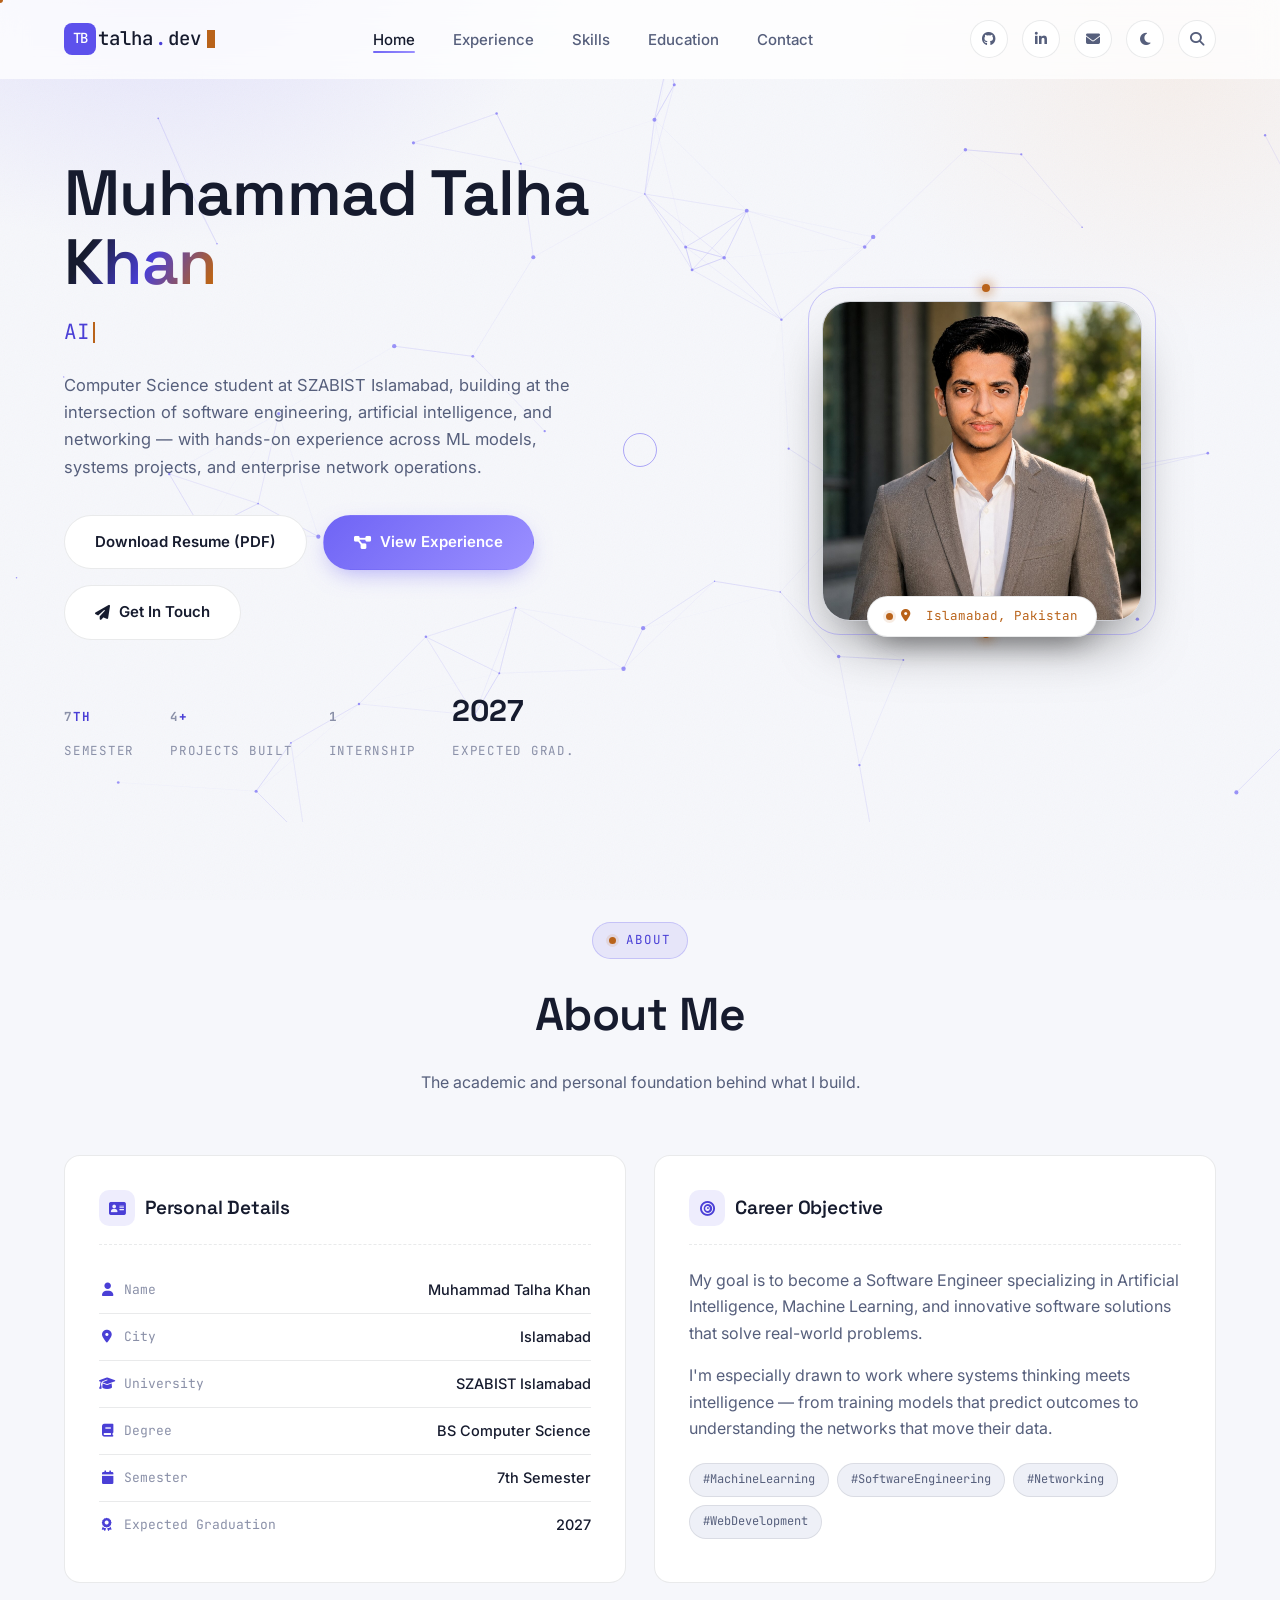
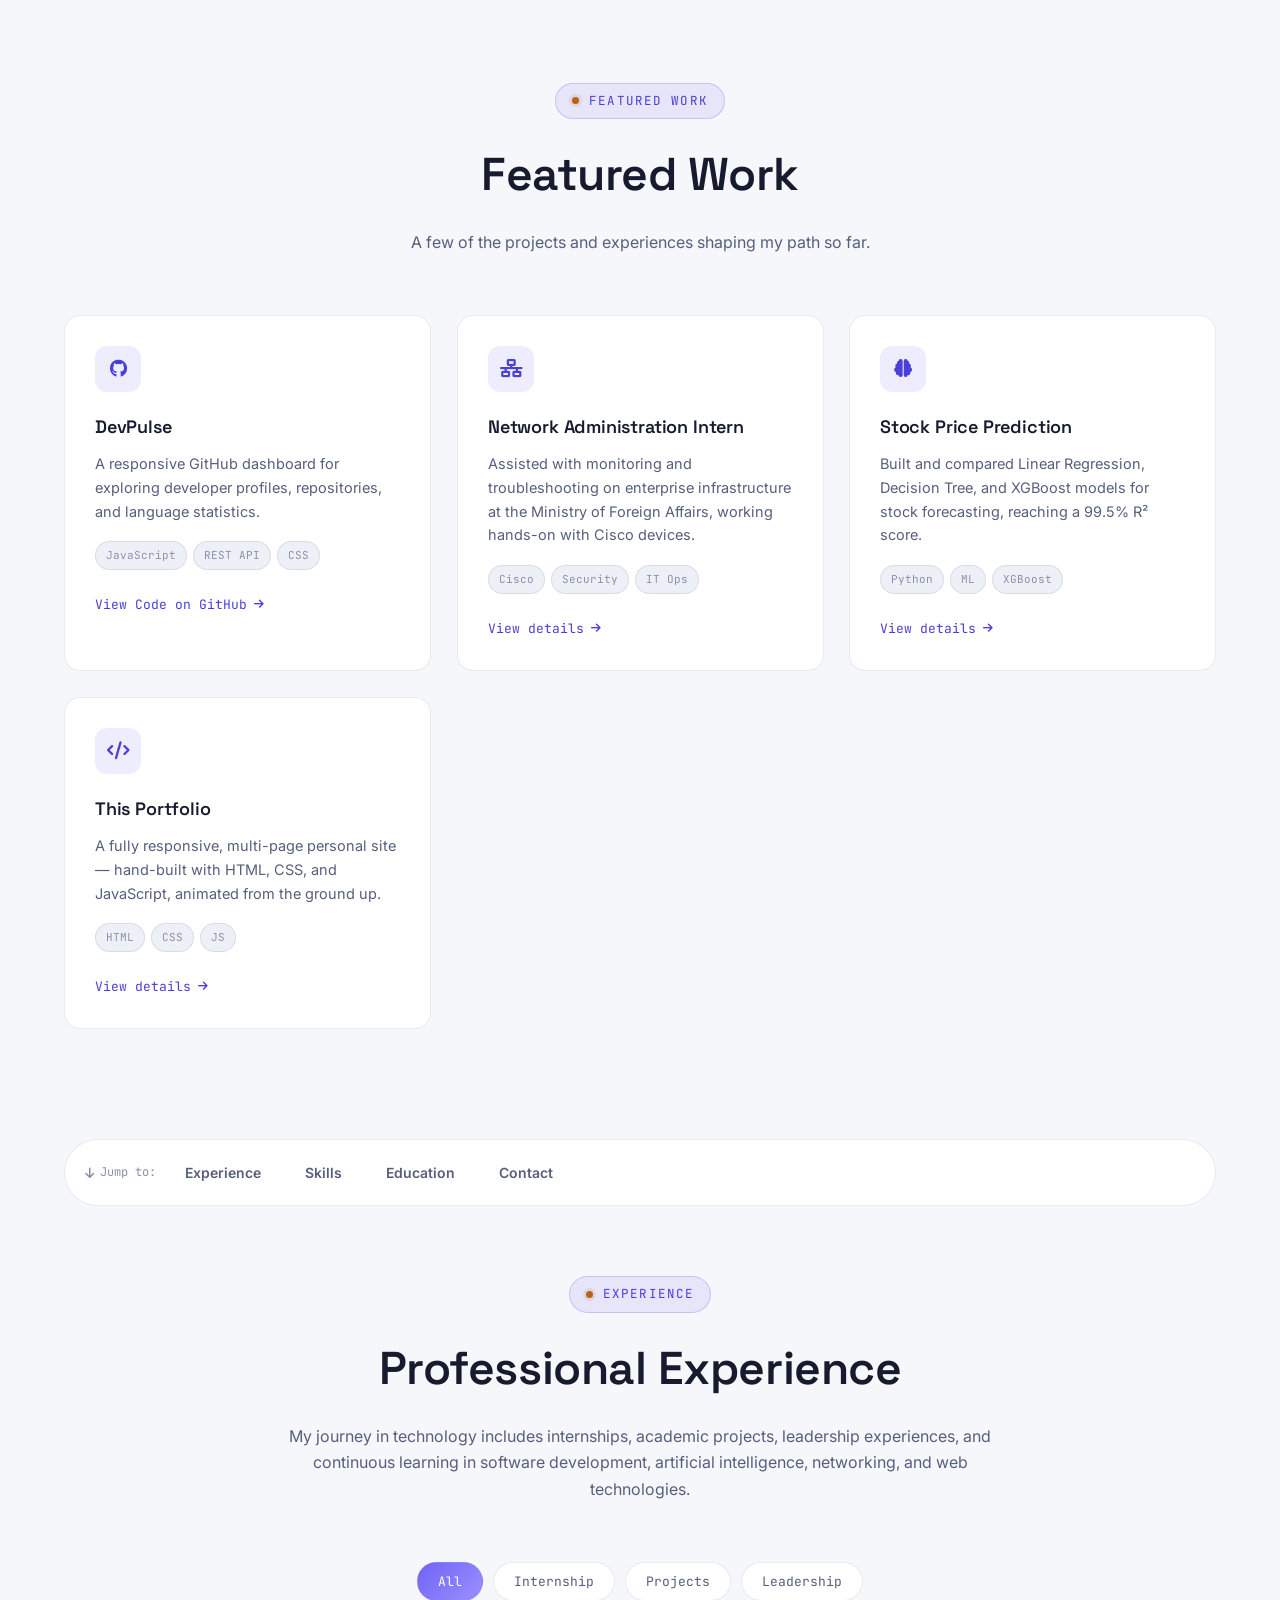
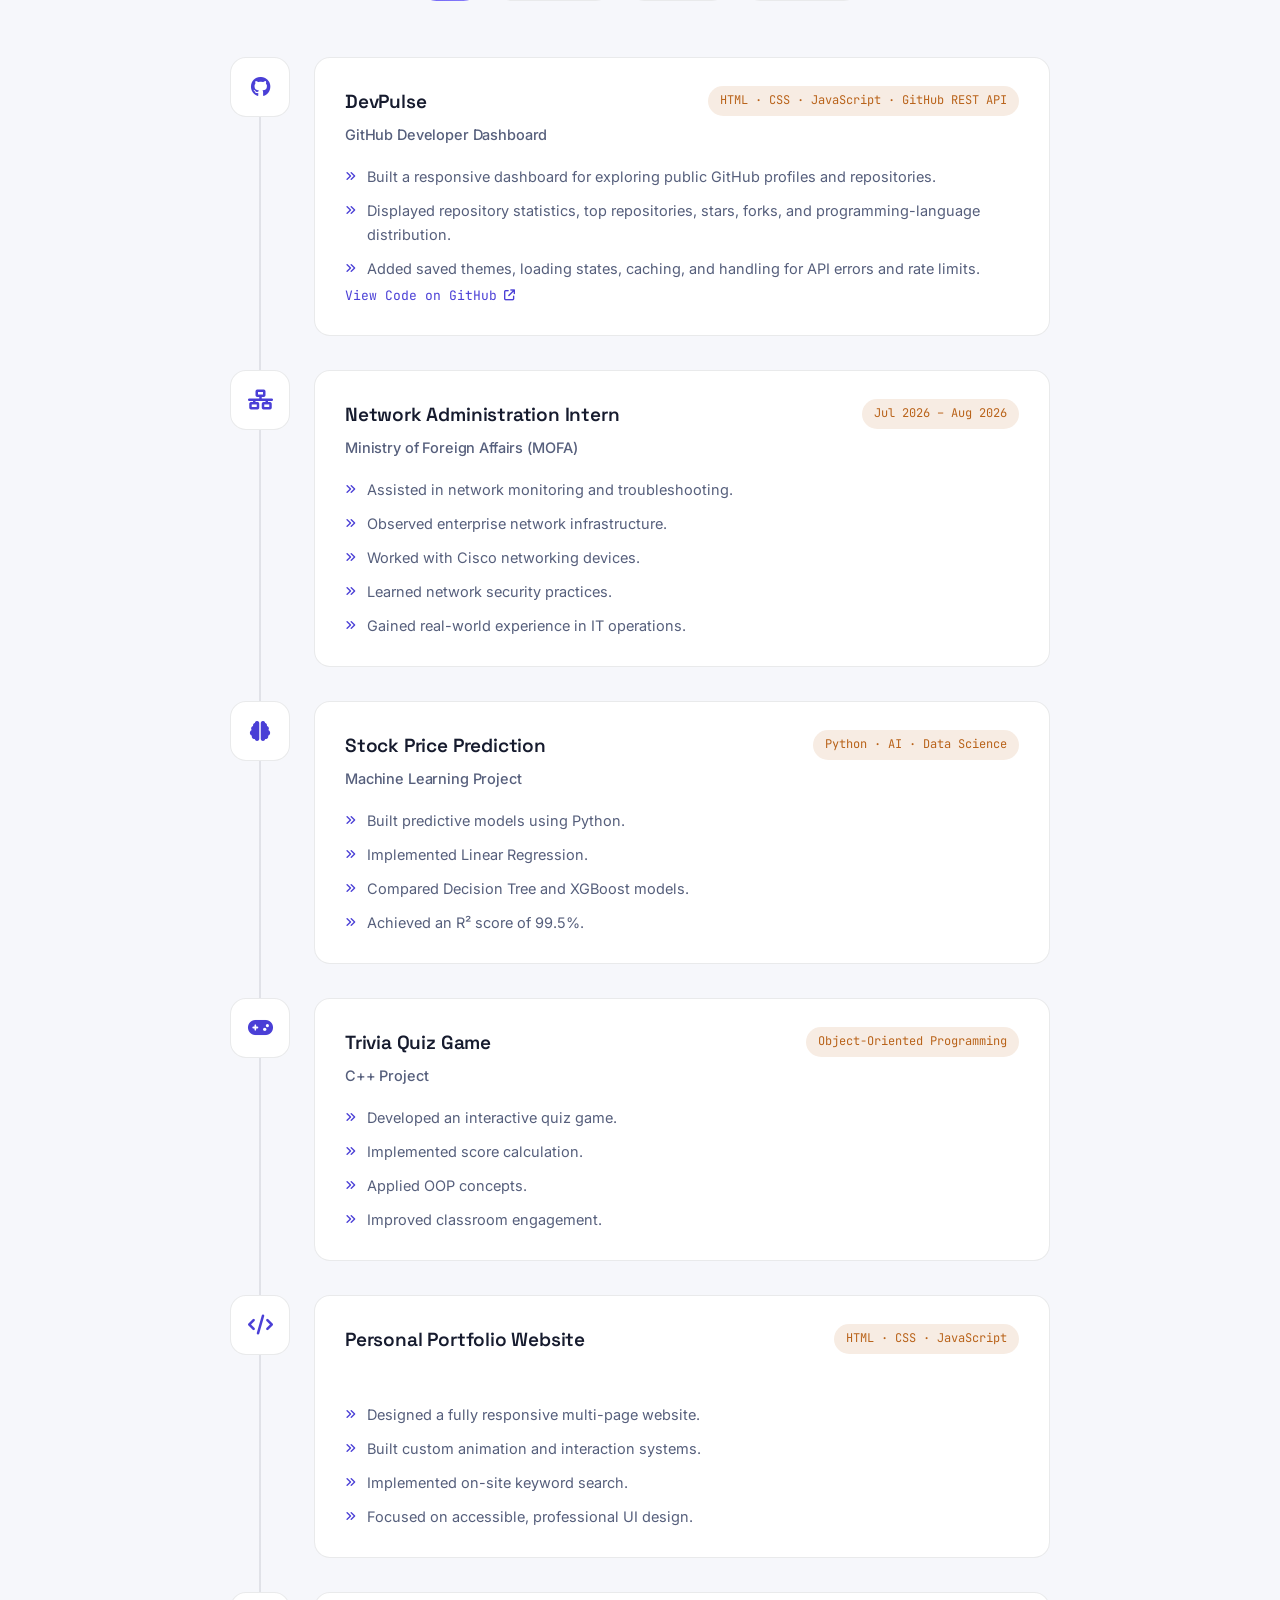
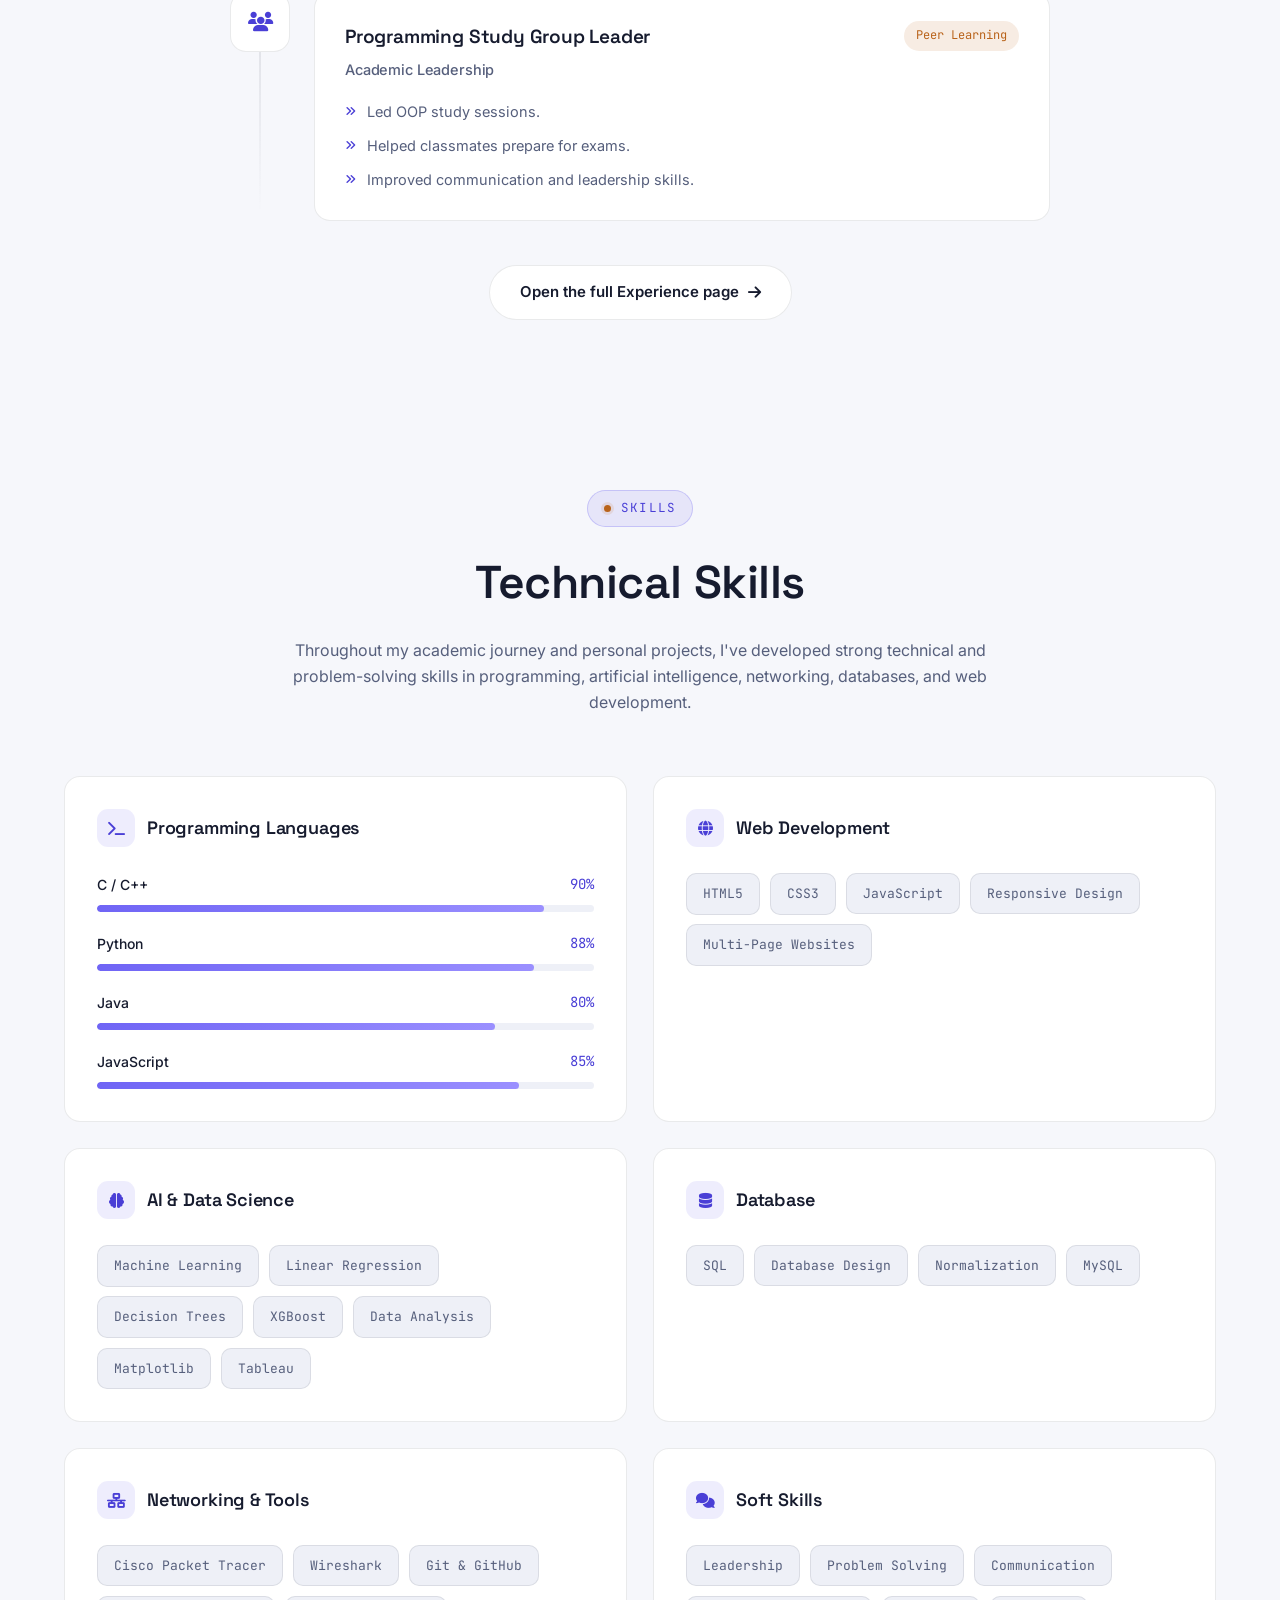
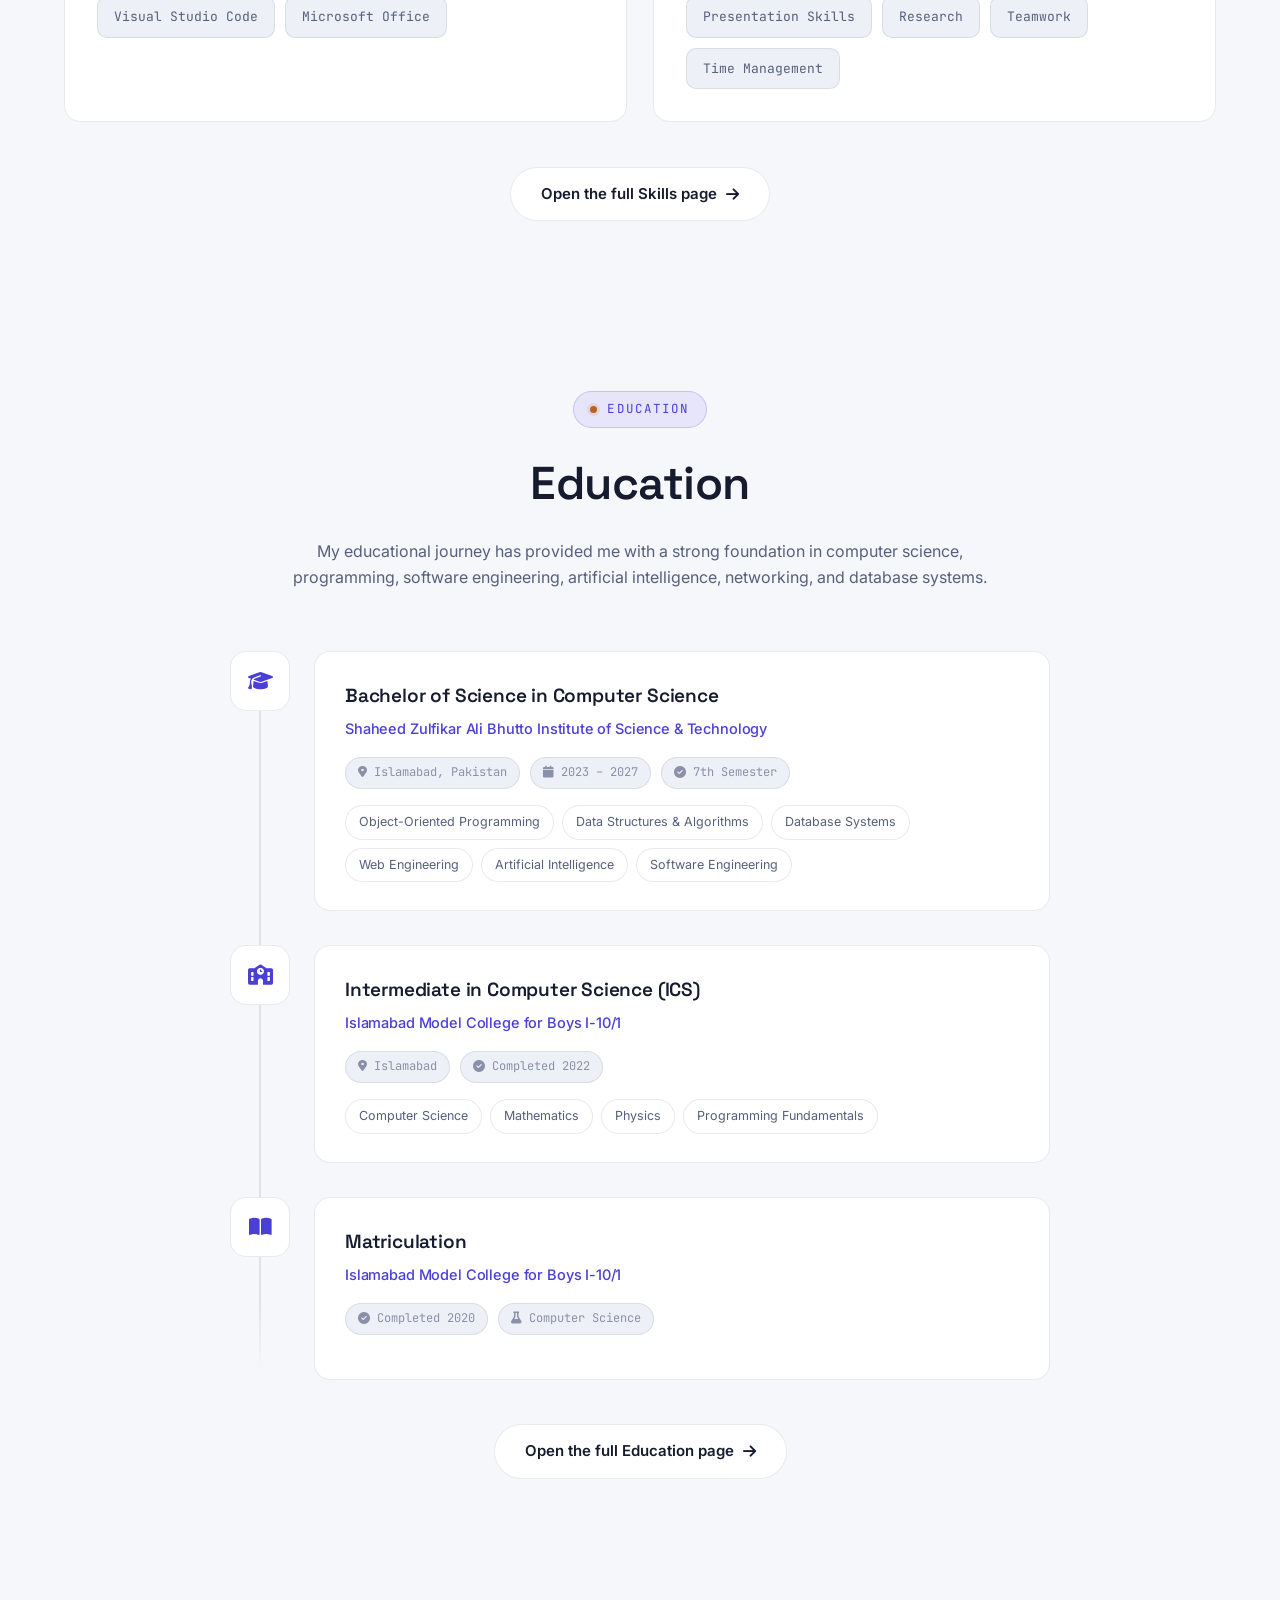
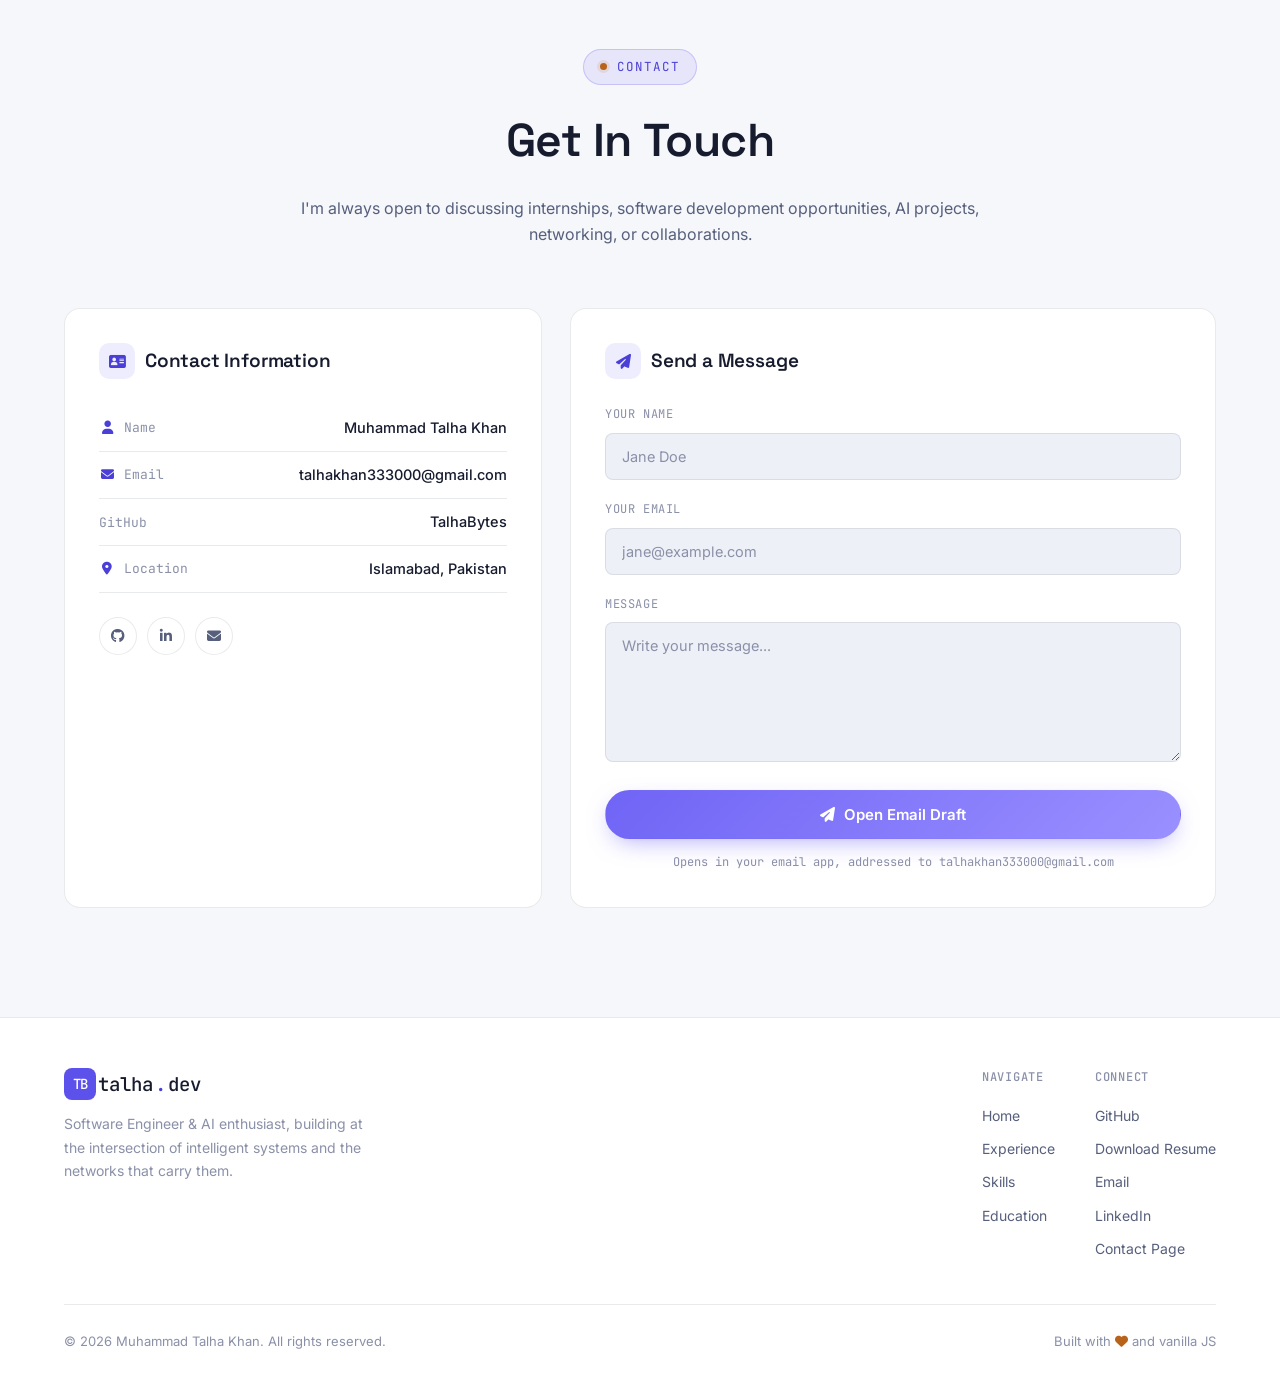
==== index.html @ 85bd98d8 "Initial portfolio deployment" ====
<!DOCTYPE html>
<html lang="en">
<head>
    <script>(function(){try{var t=localStorage.getItem("mtk-theme");if(t==="light"||(!t&&window.matchMedia("(prefers-color-scheme: light)").matches&&!window.matchMedia("(prefers-color-scheme: dark)").matches)){document.documentElement.setAttribute("data-theme","light");}}catch(e){}})();</script>
    <meta charset="UTF-8">
    <meta name="viewport" content="width=device-width, initial-scale=1.0">
    <meta name="description" content="Muhammad Talha Khan — Computer Science student at SZABIST Islamabad focused on software engineering, AI/ML, and networking.">
    <title>Muhammad Talha Khan | Software Engineer &amp; AI Enthusiast</title>

    <link rel="preconnect" href="https://fonts.googleapis.com">
    <link href="https://fonts.googleapis.com/css2?family=Space+Grotesk:wght@500;600;700&family=Inter:wght@400;500;600;700&family=JetBrains+Mono:wght@400;500&display=swap" rel="stylesheet">
    <link rel="stylesheet" href="https://cdnjs.cloudflare.com/ajax/libs/font-awesome/6.6.0/css/all.min.css">

    <link rel="stylesheet" href="css/style.css">

    <link rel="icon" type="image/svg+xml" href="assets/favicon.svg">
    <link rel="icon" sizes="32x32" href="assets/favicon-32.png">
    <link rel="apple-touch-icon" href="assets/apple-touch-icon.png">
    <meta name="theme-color" content="#090c14">
    <meta name="author" content="Muhammad Talha Khan">
    <link rel="canonical" href="https://talhabytes.github.io/Personal-Portfolio/">
    <meta property="og:type" content="website">
    <meta property="og:site_name" content="TalhaBytes | Muhammad Talha Khan">
    <meta property="og:title" content="Muhammad Talha Khan | Software Engineer &amp; AI Enthusiast">
    <meta property="og:description" content="Muhammad Talha Khan — Computer Science student at SZABIST Islamabad focused on software engineering, AI/ML, and networking.">
    <meta property="og:url" content="https://talhabytes.github.io/Personal-Portfolio/">
    <meta property="og:image" content="https://talhabytes.github.io/Personal-Portfolio/assets/social-preview.png">
    <meta property="og:image:width" content="1200">
    <meta property="og:image:height" content="630">
    <meta property="og:image:alt" content="TB - Muhammad Talha Khan, Computer Science and Software Development">
    <meta name="twitter:card" content="summary_large_image">
    <meta name="twitter:title" content="Muhammad Talha Khan | Software Engineer &amp; AI Enthusiast">
    <meta name="twitter:description" content="Muhammad Talha Khan — Computer Science student at SZABIST Islamabad focused on software engineering, AI/ML, and networking.">
    <meta name="twitter:image" content="https://talhabytes.github.io/Personal-Portfolio/assets/social-preview.png">
    <noscript><style>body{opacity:1!important;transform:none!important}.preloader{display:none!important}[data-reveal]{opacity:1!important;transform:none!important}</style></noscript>
</head>
<body>

    <!-- ================= PRELOADER ================= -->
    <div class="preloader">
        <div class="preloader-inner">
            <div class="line"><span class="prompt">$</span><span>whoami</span></div>
            <div class="line"><span class="prompt">$</span><span>talha-khan <span class="ok">--role=swe,ai,net</span></span></div>
            <div class="line"><span class="prompt">$</span><span>./portfolio --start</span></div>
            <div class="preloader-bar"><span></span></div>
        </div>
    </div>

    <div class="nav-scrim"></div>

    <!-- ================= SITE SEARCH ================= -->
    <div class="search-overlay" id="searchOverlay">
        <div class="search-box">
            <div class="search-input-row">
                <i class="fa-solid fa-magnifying-glass"></i>
                <input type="text" id="searchInput" placeholder="Search the portfolio... (e.g. Python, internship, SZABIST)" autocomplete="off" aria-label="Search the portfolio">
                <button class="search-close" id="searchClose" aria-label="Close search"><i class="fa-solid fa-xmark"></i></button>
            </div>
            <div class="search-results" id="searchResults">
                <p class="search-hint">Try &ldquo;Python&rdquo;, &ldquo;internship&rdquo;, &ldquo;XGBoost&rdquo;, or &ldquo;SZABIST&rdquo;.</p>
            </div>
        </div>
    </div>

    <!-- ================= NAVBAR ================= -->
    <header>
        <nav class="navbar">
            <a href="index.html" class="logo" data-no-transition><span class="tb-mark" aria-hidden="true">TB</span> talha<span class="accent">.</span>dev<span class="cursor-blink"></span></a>

            <ul class="nav-links">
                <li><a href="index.html" class="active">Home</a></li>
                <li><a href="experience.html">Experience</a></li>
                <li><a href="skills.html">Skills</a></li>
                <li><a href="education.html">Education</a></li>
                <li><a href="contact.html">Contact</a></li>
            </ul>

            <div class="nav-actions">
<a class="icon-btn" href="https://github.com/TalhaBytes" target="_blank" rel="noopener noreferrer" aria-label="GitHub"><i class="fa-brands fa-github"></i></a>
                <a class="icon-btn" href="https://www.linkedin.com/in/muhammad-talha-khan-b0a96428b/" target="_blank" rel="noopener" aria-label="LinkedIn"><i class="fa-brands fa-linkedin-in"></i></a>
                <a class="icon-btn" href="mailto:talhakhan333000@gmail.com" aria-label="Email"><i class="fa-solid fa-envelope"></i></a>
                <button class="icon-btn" id="themeToggle" aria-label="Toggle light / dark theme"><i class="fa-solid fa-moon theme-icon-dark"></i><i class="fa-solid fa-sun theme-icon-light"></i></button>
                <button class="icon-btn" id="searchToggle" aria-label="Search (press /)"><i class="fa-solid fa-magnifying-glass"></i></button>
                <button class="hamburger" aria-label="Toggle menu"><span></span><span></span><span></span></button>
            </div>
        </nav>
    </header>

    <!-- ================= HERO ================= -->
    <section class="hero" id="home-hero">
        <div class="hero-canvas"><canvas id="networkCanvas"></canvas></div>

        <div class="container hero-grid">

            <div class="hero-content">
            <!--<div class="hero-eyebrow">
                    <span class="prompt">$</span>&nbsp;<span class="typed" data-typed-eyebrow="whoami"></span> 
                </div>-->

                <h1>Muhammad Talha<br><span class="grad">Khan</span></h1>

                <div class="role-line">
                    <span data-role-rotator='["Software Engineer","AI / ML Enthusiast","Network Enthusiast","Problem Solver"]'></span><span class="role-caret"></span>
                </div>

                <p>
                    Computer Science student at SZABIST Islamabad, building at the
                    intersection of software engineering, artificial intelligence, and
                    networking — with hands-on experience across ML models, systems
                    projects, and enterprise network operations.
                </p>

                <div class="hero-actions"><a href="assets/Muhammad-Talha-Khan-Resume.pdf" class="btn btn-ghost" download data-no-transition>Download Resume (PDF)</a>
                    <a href="experience.html" class="btn btn-primary magnetic"><i class="fa-solid fa-diagram-project"></i> View Experience</a>
                    <a href="contact.html" class="btn btn-ghost magnetic"><i class="fa-solid fa-paper-plane"></i> Get In Touch</a>
                </div>

                <div class="hero-stats">
                    <div class="stat">
                        <strong><span data-counter="7">0</span><span class="suffix">th</span></strong>
                        <span>Semester</span>
                    </div>
                    <div class="stat">
                        <strong><span data-counter="4">0</span><span class="suffix">+</span></strong>
                        <span>Projects Built</span>
                    </div>
                    <div class="stat">
                        <strong><span data-counter="1">0</span></strong>
                        <span>Internship</span>
                    </div>
                    <div class="stat">
                        <strong>2027</strong>
                        <span>Expected Grad.</span>
                    </div>
                </div>
            </div>

            <div class="hero-visual">
                <div class="hero-photo-frame">
                    <div class="ring"></div>
                    <img src="images/profile.jpg" alt="Muhammad Talha Khan">
                    <div class="badge"><i class="fa-solid fa-location-dot" style="color:var(--accent)"></i>&nbsp;Islamabad, Pakistan</div>
                </div>
            </div>

        </div>
    </section>

    <!-- ================= ABOUT ================= -->
    <section class="about">
        <div class="container">

            <div class="section-head" data-reveal>
                <span class="eyebrow">About</span>
                <h2>About Me</h2>
                <p>The academic and personal foundation behind what I build.</p>
            </div>

            <div class="about-container">
                <div class="card about-card tilt" id="about-details" data-reveal="left">
                    <h3><i class="fa-solid fa-address-card"></i> Personal Details</h3>

                    <div class="detail-row">
                        <span class="label"><i class="fa-solid fa-user"></i> Name</span>
                        <span class="value">Muhammad Talha Khan</span>
                    </div>
                    <div class="detail-row">
                        <span class="label"><i class="fa-solid fa-location-dot"></i> City</span>
                        <span class="value">Islamabad</span>
                    </div>
                    <div class="detail-row">
                        <span class="label"><i class="fa-solid fa-graduation-cap"></i> University</span>
                        <span class="value">SZABIST Islamabad</span>
                    </div>
                    <div class="detail-row">
                        <span class="label"><i class="fa-solid fa-book"></i> Degree</span>
                        <span class="value">BS Computer Science</span>
                    </div>
                    <div class="detail-row">
                        <span class="label"><i class="fa-solid fa-calendar"></i> Semester</span>
                        <span class="value">7th Semester</span>
                    </div>
                    <div class="detail-row">
                        <span class="label"><i class="fa-solid fa-award"></i> Expected Graduation</span>
                        <span class="value">2027</span>
                    </div>
                </div>

                <div class="card about-card objective tilt" id="about-objective" data-reveal="right">
                    <h3><i class="fa-solid fa-bullseye"></i> Career Objective</h3>
                    <p>
                        My goal is to become a Software Engineer specializing in
                        Artificial Intelligence, Machine Learning, and innovative
                        software solutions that solve real-world problems.
                    </p>
                    <p>
                        I'm especially drawn to work where systems thinking meets
                        intelligence — from training models that predict outcomes
                        to understanding the networks that move their data.
                    </p>
                    <div class="focus-tags">
                        <span>#MachineLearning</span>
                        <span>#SoftwareEngineering</span>
                        <span>#Networking</span>
                        <span>#WebDevelopment</span>
                    </div>
                </div>
            </div>

        </div>
    </section>

    <!-- ================= FEATURED HIGHLIGHTS ================= -->
    <section class="highlights" id="highlights">
        <div class="container">

            <div class="section-head" data-reveal>
                <span class="eyebrow">Featured Work</span>
                <h2>Featured Work</h2>
                <p>A few of the projects and experiences shaping my path so far.</p>
            </div>

            <div class="highlights-grid"><div class="highlight-card tilt" data-reveal><div class="highlight-icon"><i class="fa-brands fa-github"></i></div><h3>DevPulse</h3><p>A responsive GitHub dashboard for exploring developer profiles, repositories, and language statistics.</p><div class="tag-row"><span>JavaScript</span><span>REST API</span><span>CSS</span></div><a class="card-link" href="https://github.com/TalhaBytes/devpulse" target="_blank" rel="noopener noreferrer">View Code on GitHub <i class="fa-solid fa-arrow-right"></i></a></div>
                <div class="highlight-card tilt" data-reveal data-reveal-delay="0">
                    <div class="highlight-icon"><i class="fa-solid fa-network-wired"></i></div>
                    <h3>Network Administration Intern</h3>
                    <p>Assisted with monitoring and troubleshooting on enterprise infrastructure at the Ministry of Foreign Affairs, working hands-on with Cisco devices.</p>
                    <div class="tag-row"><span>Cisco</span><span>Security</span><span>IT Ops</span></div>
                    <a href="experience.html" class="card-link">View details <i class="fa-solid fa-arrow-right"></i></a>
                </div>

                <div class="highlight-card tilt" data-reveal data-reveal-delay="100">
                    <div class="highlight-icon"><i class="fa-solid fa-brain"></i></div>
                    <h3>Stock Price Prediction</h3>
                    <p>Built and compared Linear Regression, Decision Tree, and XGBoost models for stock forecasting, reaching a 99.5% R² score.</p>
                    <div class="tag-row"><span>Python</span><span>ML</span><span>XGBoost</span></div>
                    <a href="experience.html" class="card-link">View details <i class="fa-solid fa-arrow-right"></i></a>
                </div>

                <div class="highlight-card tilt" data-reveal data-reveal-delay="200">
                    <div class="highlight-icon"><i class="fa-solid fa-code"></i></div>
                    <h3>This Portfolio</h3>
                    <p>A fully responsive, multi-page personal site — hand-built with HTML, CSS, and JavaScript, animated from the ground up.</p>
                    <div class="tag-row"><span>HTML</span><span>CSS</span><span>JS</span></div>
                    <a href="experience.html" class="card-link">View details <i class="fa-solid fa-arrow-right"></i></a>
                </div>
            </div>

        </div>
    </section>


    <!-- ================= ON-THIS-PAGE QUICK NAV ================= -->
    <div class="home-quicknav" data-reveal>
        <span class="home-quicknav-label"><i class="fa-solid fa-arrow-down"></i> Jump to:</span>
        <a href="#home-experience">Experience</a>
        <a href="#home-skills">Skills</a>
        <a href="#home-education">Education</a>
        <a href="#home-contact">Contact</a>
    </div>


    <!-- ================= EXPERIENCE (full, inline) ================= -->
    <section class="experience" id="home-experience">
        <div class="container">

            <div class="section-head" data-reveal>
                <span class="eyebrow">Experience</span>
                <h2>Professional Experience</h2>
                <p>My journey in technology includes internships, academic projects, leadership experiences, and continuous learning in software development, artificial intelligence, networking, and web technologies.</p>
            </div>

            <div class="filter-row" data-reveal>
                <button class="filter-btn active" data-filter="all">All</button>
                <button class="filter-btn" data-filter="internship">Internship</button>
                <button class="filter-btn" data-filter="project">Projects</button>
                <button class="filter-btn" data-filter="leadership">Leadership</button>
            </div>

            <div class="timeline"><div class="experience-card" id="home-exp-devpulse" data-category="project" data-reveal>
    <div class="node"><i class="fa-brands fa-github"></i></div><div class="card-body tilt">
    <div class="card-top"><h2>DevPulse</h2><span class="period">HTML · CSS · JavaScript · GitHub REST API</span></div>
    <h4>GitHub Developer Dashboard</h4><ul>
    <li>Built a responsive dashboard for exploring public GitHub profiles and repositories.</li>
    <li>Displayed repository statistics, top repositories, stars, forks, and programming-language distribution.</li>
    <li>Added saved themes, loading states, caching, and handling for API errors and rate limits.</li>
    </ul><a class="card-link" href="https://github.com/TalhaBytes/devpulse" target="_blank" rel="noopener noreferrer">View Code on GitHub <i class="fa-solid fa-arrow-up-right-from-square"></i></a>
    </div></div>

                <div class="experience-card" id="home-exp-network-intern" data-category="internship" data-reveal>
                    <div class="node"><i class="fa-solid fa-network-wired"></i></div>
                    <div class="card-body tilt">
                        <div class="card-top">
                            <h2>Network Administration Intern</h2>
                            <span class="period">Jul 2026 – Aug 2026</span>
                        </div>
                        <h4>Ministry of Foreign Affairs (MOFA)</h4>
                        <ul>
                            <li>Assisted in network monitoring and troubleshooting.</li>
                            <li>Observed enterprise network infrastructure.</li>
                            <li>Worked with Cisco networking devices.</li>
                            <li>Learned network security practices.</li>
                            <li>Gained real-world experience in IT operations.</li>
                        </ul>
                    </div>
                </div>

                <div class="experience-card" id="home-exp-stock-prediction" data-category="project" data-reveal>
                    <div class="node"><i class="fa-solid fa-brain"></i></div>
                    <div class="card-body tilt">
                        <div class="card-top">
                            <h2>Stock Price Prediction</h2>
                            <span class="period">Python · AI · Data Science</span>
                        </div>
                        <h4>Machine Learning Project</h4>
                        <ul>
                            <li>Built predictive models using Python.</li>
                            <li>Implemented Linear Regression.</li>
                            <li>Compared Decision Tree and XGBoost models.</li>
                            <li>Achieved an R² score of 99.5%.</li>
                        </ul>
                    </div>
                </div>

                <div class="experience-card" id="home-exp-trivia-quiz" data-category="project" data-reveal>
                    <div class="node"><i class="fa-solid fa-gamepad"></i></div>
                    <div class="card-body tilt">
                        <div class="card-top">
                            <h2>Trivia Quiz Game</h2>
                            <span class="period">Object-Oriented Programming</span>
                        </div>
                        <h4>C++ Project</h4>
                        <ul>
                            <li>Developed an interactive quiz game.</li>
                            <li>Implemented score calculation.</li>
                            <li>Applied OOP concepts.</li>
                            <li>Improved classroom engagement.</li>
                        </ul>
                    </div>
                </div>

                <div class="experience-card" id="home-exp-portfolio-website" data-category="project" data-reveal>
                    <div class="node"><i class="fa-solid fa-code"></i></div>
                    <div class="card-body tilt">
                        <div class="card-top">
                            <h2>Personal Portfolio Website</h2>
                            <span class="period">HTML · CSS · JavaScript</span>
                        </div>
                        <h4>Web Development</h4>
                        <ul>
                            <li>Designed a fully responsive multi-page website.</li>
                            <li>Built custom animation and interaction systems.</li>
                            <li>Implemented on-site keyword search.</li>
                            <li>Focused on accessible, professional UI design.</li>
                        </ul>
                    </div>
                </div>

                <div class="experience-card" id="home-exp-study-group" data-category="leadership" data-reveal>
                    <div class="node"><i class="fa-solid fa-users"></i></div>
                    <div class="card-body tilt">
                        <div class="card-top">
                            <h2>Programming Study Group Leader</h2>
                            <span class="period">Peer Learning</span>
                        </div>
                        <h4>Academic Leadership</h4>
                        <ul>
                            <li>Led OOP study sessions.</li>
                            <li>Helped classmates prepare for exams.</li>
                            <li>Improved communication and leadership skills.</li>
                        </ul>
                    </div>
                </div>

            </div>

            <div class="section-cta" data-reveal>
                <a href="experience.html" class="btn btn-ghost">Open the full Experience page <i class="fa-solid fa-arrow-right"></i></a>
            </div>

        </div>
    </section>

    <!-- ================= SKILLS (full, inline) ================= -->
    <section class="skills-section" id="home-skills">
        <div class="container">

            <div class="section-head" data-reveal>
                <span class="eyebrow">Skills</span>
                <h2>Technical Skills</h2>
                <p>Throughout my academic journey and personal projects, I've developed strong technical and problem-solving skills in programming, artificial intelligence, networking, databases, and web development.</p>
            </div>

            <div class="skills-grid">

                <div class="skill-card tilt" id="home-skills-programming" data-reveal>
                    <h2><i class="fa-solid fa-terminal"></i> Programming Languages</h2>
                    <div class="skill">
                        <div class="skill-top"><span class="name">C / C++</span><span class="pct">90%</span></div>
                        <div class="progress"><div class="progress-bar" data-width="90"></div></div>
                    </div>
                    <div class="skill">
                        <div class="skill-top"><span class="name">Python</span><span class="pct">88%</span></div>
                        <div class="progress"><div class="progress-bar" data-width="88"></div></div>
                    </div>
                    <div class="skill">
                        <div class="skill-top"><span class="name">Java</span><span class="pct">80%</span></div>
                        <div class="progress"><div class="progress-bar" data-width="80"></div></div>
                    </div>
                    <div class="skill">
                        <div class="skill-top"><span class="name">JavaScript</span><span class="pct">85%</span></div>
                        <div class="progress"><div class="progress-bar" data-width="85"></div></div>
                    </div>
                </div>

                <div class="skill-card tilt" id="home-skills-webdev" data-reveal data-reveal-delay="60">
                    <h2><i class="fa-solid fa-globe"></i> Web Development</h2>
                    <div class="chip-row">
                        <span class="chip">HTML5</span>
                        <span class="chip">CSS3</span>
                        <span class="chip">JavaScript</span>
                        <span class="chip">Responsive Design</span>
                        <span class="chip">Multi-Page Websites</span>
                    </div>
                </div>

                <div class="skill-card tilt" id="home-skills-ai" data-reveal>
                    <h2><i class="fa-solid fa-brain"></i> AI &amp; Data Science</h2>
                    <div class="chip-row">
                        <span class="chip">Machine Learning</span>
                        <span class="chip">Linear Regression</span>
                        <span class="chip">Decision Trees</span>
                        <span class="chip">XGBoost</span>
                        <span class="chip">Data Analysis</span>
                        <span class="chip">Matplotlib</span>
                        <span class="chip">Tableau</span>
                    </div>
                </div>

                <div class="skill-card tilt" id="home-skills-database" data-reveal data-reveal-delay="60">
                    <h2><i class="fa-solid fa-database"></i> Database</h2>
                    <div class="chip-row">
                        <span class="chip">SQL</span>
                        <span class="chip">Database Design</span>
                        <span class="chip">Normalization</span>
                        <span class="chip">MySQL</span>
                    </div>
                </div>

                <div class="skill-card tilt" id="home-skills-networking" data-reveal>
                    <h2><i class="fa-solid fa-network-wired"></i> Networking &amp; Tools</h2>
                    <div class="chip-row">
                        <span class="chip">Cisco Packet Tracer</span>
                        <span class="chip">Wireshark</span>
                        <span class="chip">Git &amp; GitHub</span>
                        <span class="chip">Visual Studio Code</span>
                        <span class="chip">Microsoft Office</span>
                    </div>
                </div>

                <div class="skill-card tilt" id="home-skills-soft" data-reveal data-reveal-delay="60">
                    <h2><i class="fa-solid fa-comments"></i> Soft Skills</h2>
                    <div class="chip-row">
                        <span class="chip">Leadership</span>
                        <span class="chip">Problem Solving</span>
                        <span class="chip">Communication</span>
                        <span class="chip">Presentation Skills</span>
                        <span class="chip">Research</span>
                        <span class="chip">Teamwork</span>
                        <span class="chip">Time Management</span>
                    </div>
                </div>

            </div>

            <div class="section-cta" data-reveal>
                <a href="skills.html" class="btn btn-ghost">Open the full Skills page <i class="fa-solid fa-arrow-right"></i></a>
            </div>

        </div>
    </section>

    <!-- ================= EDUCATION (full, inline) ================= -->
    <section class="education" id="home-education">
        <div class="container">

            <div class="section-head" data-reveal>
                <span class="eyebrow">Education</span>
                <h2>Education</h2>
                <p>My educational journey has provided me with a strong foundation in computer science, programming, software engineering, artificial intelligence, networking, and database systems.</p>
            </div>

            <div class="edu-timeline">

                <div class="education-card" id="home-edu-bs" data-reveal>
                    <div class="node"><i class="fa-solid fa-graduation-cap"></i></div>
                    <div class="card-body tilt">
                        <h2>Bachelor of Science in Computer Science</h2>
                        <h3>Shaheed Zulfikar Ali Bhutto Institute of Science &amp; Technology</h3>
                        <div class="edu-meta">
                            <span><i class="fa-solid fa-location-dot"></i> Islamabad, Pakistan</span>
                            <span><i class="fa-solid fa-calendar"></i> 2023 – 2027</span>
                            <span><i class="fa-solid fa-circle-check"></i> 7th Semester</span>
                        </div>
                        <div class="course-tags">
                            <span>Object-Oriented Programming</span>
                            <span>Data Structures &amp; Algorithms</span>
                            <span>Database Systems</span>
                            <span>Web Engineering</span>
                            <span>Artificial Intelligence</span>
                            <span>Software Engineering</span>
                        </div>
                    </div>
                </div>

                <div class="education-card" id="home-edu-ics" data-reveal>
                    <div class="node"><i class="fa-solid fa-school"></i></div>
                    <div class="card-body tilt">
                        <h2>Intermediate in Computer Science (ICS)</h2>
                        <h3>Islamabad Model College for Boys I-10/1</h3>
                        <div class="edu-meta">
                            <span><i class="fa-solid fa-location-dot"></i> Islamabad</span>
                            <span><i class="fa-solid fa-circle-check"></i> Completed 2022</span>
                        </div>
                        <div class="course-tags">
                            <span>Computer Science</span>
                            <span>Mathematics</span>
                            <span>Physics</span>
                            <span>Programming Fundamentals</span>
                        </div>
                    </div>
                </div>

                <div class="education-card" id="home-edu-matric" data-reveal>
                    <div class="node"><i class="fa-solid fa-book-open"></i></div>
                    <div class="card-body tilt">
                        <h2>Matriculation</h2>
                        <h3>Islamabad Model College for Boys I-10/1</h3>
                        <div class="edu-meta">
                            <span><i class="fa-solid fa-circle-check"></i> Completed 2020</span>
                            <span><i class="fa-solid fa-flask"></i> Computer Science</span>
                        </div>
                    </div>
                </div>

            </div>

            <div class="section-cta" data-reveal>
                <a href="education.html" class="btn btn-ghost">Open the full Education page <i class="fa-solid fa-arrow-right"></i></a>
            </div>

        </div>
    </section>

    <!-- ================= CONTACT (full, inline) ================= -->
    <section class="contact" id="home-contact">
        <div class="container">

            <div class="section-head" data-reveal>
                <span class="eyebrow">Contact</span>
                <h2>Get In Touch</h2>
                <p>I'm always open to discussing internships, software development opportunities, AI projects, networking, or collaborations.</p>
            </div>

            <div class="contact-container">

                <div class="card contact-info tilt" id="home-contact-info" data-reveal="left">
                    <h2><i class="fa-solid fa-address-card"></i> Contact Information</h2>

                    <div class="detail-row">
                        <span class="label"><i class="fa-solid fa-user"></i> Name</span>
                        <span class="value">Muhammad Talha Khan</span>
                    </div>
                    <div class="detail-row">
                        <span class="label"><i class="fa-solid fa-envelope"></i> Email</span>
                        <span class="value"><a href="mailto:talhakhan333000@gmail.com">talhakhan333000@gmail.com</a></span>
                    </div>
                    <div class="detail-row"><span class="label">GitHub</span><span class="value"><a href="https://github.com/TalhaBytes" target="_blank" rel="noopener noreferrer">TalhaBytes</a></span></div>
                    <div class="detail-row">
                        <span class="label"><i class="fa-solid fa-location-dot"></i> Location</span>
                        <span class="value">Islamabad, Pakistan</span>
                    </div>

                    <div class="social-row">
<a class="icon-btn" href="https://github.com/TalhaBytes" target="_blank" rel="noopener noreferrer" aria-label="GitHub"><i class="fa-brands fa-github"></i></a>
                        <a class="icon-btn" href="https://www.linkedin.com/in/muhammad-talha-khan-b0a96428b/" target="_blank" rel="noopener" aria-label="LinkedIn"><i class="fa-brands fa-linkedin-in"></i></a>
                        <a class="icon-btn" href="mailto:talhakhan333000@gmail.com" aria-label="Email"><i class="fa-solid fa-envelope"></i></a>
                        
                    </div>
                </div>

                <div class="card contact-form tilt" id="home-contact-form" data-reveal="right">
                    <h2><i class="fa-solid fa-paper-plane"></i> Send a Message</h2>

                    <form id="contactForm">
                        <div class="field">
                            <label for="cName">Your Name</label>
                            <input type="text" id="cName" placeholder="Jane Doe" required>
                        </div>
                        <div class="field">
                            <label for="cEmail">Your Email</label>
                            <input type="email" id="cEmail" placeholder="jane@example.com" required>
                        </div>
                        <div class="field">
                            <label for="cMessage">Message</label>
                            <textarea id="cMessage" rows="6" placeholder="Write your message..." required></textarea>
                        </div>

                        <button type="submit" class="btn btn-primary btn-block magnetic">
                            <i class="fa-solid fa-paper-plane"></i> Open Email Draft
                        </button>

                        <p class="form-note">Opens in your email app, addressed to talhakhan333000@gmail.com</p>

                        <div class="form-success">
                            <i class="fa-solid fa-circle-check"></i>
                            <span>Your email app should now be open with the message ready to send.</span>
                        </div>
                    </form>
                </div>

            </div>

        </div>
    </section>

    <!-- ================= FOOTER ================= -->
    <footer id="site-footer">
        <div class="container">
            <div class="footer-grid">
                <div class="footer-brand">
                    <div class="logo"><span class="tb-mark" aria-hidden="true">TB</span> talha<span class="accent">.</span>dev</div>
                    <p>Software Engineer &amp; AI enthusiast, building at the intersection of intelligent systems and the networks that carry them.</p>
                </div>

                <div class="footer-links">
                    <div class="footer-col">
                        <h4>Navigate</h4>
                        <a href="index.html">Home</a>
                        <a href="experience.html">Experience</a>
                        <a href="skills.html">Skills</a>
                        <a href="education.html">Education</a>
                    </div>
                    <div class="footer-col">
                        <h4>Connect</h4><a href="https://github.com/TalhaBytes" target="_blank" rel="noopener noreferrer">GitHub</a><a href="assets/Muhammad-Talha-Khan-Resume.pdf" download data-no-transition>Download Resume</a>
                        <a href="mailto:talhakhan333000@gmail.com">Email</a>
                        <a href="https://www.linkedin.com/in/muhammad-talha-khan-b0a96428b/" target="_blank" rel="noopener">LinkedIn</a>
                        <a href="contact.html">Contact Page</a>
                    </div>
                </div>
            </div>

            <div class="footer-bottom">
                <span>&copy; 2026 Muhammad Talha Khan. All rights reserved.</span>
                <span class="made-with">Built with <i class="fa-solid fa-heart"></i> and vanilla JS</span>
            </div>
        </div>
    </footer>

    <button class="back-to-top" aria-label="Back to top"><i class="fa-solid fa-arrow-up"></i></button>

    <script src="js/script.js"></script>
</body>
</html>
---- css/style.css ----
/* ==========================================================================
   MUHAMMAD TALHA KHAN — PORTFOLIO
   Design tokens: deep space navy + indigo/amber duotone accent.
   Motif: terminal prompts + network nodes (nods to networking/AI focus).
   ========================================================================== */

:root{
    /* --- surfaces --- */
    --bg:            #090c14;
    --bg-elevated:   #0d1220;
    --surface:       #121828;
    --surface-2:     #161e33;
    --border:        rgba(255,255,255,.08);
    --border-strong: rgba(255,255,255,.14);

    /* --- text --- */
    --text:        #eef1f8;
    --text-muted:  #99a1ba;
    --text-faint:  #616b88;

    /* --- accent duotone --- */
    --primary:      #6f64f5;
    --primary-soft: #9b90ff;
    --primary-dim:  rgba(111,100,245,.14);
    --accent:       #f2a154;
    --accent-dim:   rgba(242,161,84,.14);
    --accent-rgb:   242,161,84;

    /* --- translucent surfaces (theme-aware) --- */
    --header-bg:          rgba(9,12,20,.7);
    --header-bg-scrolled: rgba(9,12,20,.92);
    --overlay-bg:         rgba(6,8,14,.78);
    --preloader-bg:       #090c14;

    /* --- gradients --- */
    --grad-primary: linear-gradient(135deg,#6f64f5 0%,#9b90ff 100%);
    --grad-text:    linear-gradient(120deg,#eef1f8 20%,#9b90ff 55%,#f2a154 90%);

    /* --- type --- */
    --font-display: 'Space Grotesk', sans-serif;
    --font-body:    'Inter', sans-serif;
    --font-mono:    'JetBrains Mono', monospace;

    /* --- layout --- */
    --container: 1180px;
    --radius-sm: 8px;
    --radius: 16px;
    --radius-lg: 26px;
    --ease: cubic-bezier(.22,1,.36,1);

    color-scheme: dark;
}

/* ==========================================================================
   LIGHT THEME
   Overrides the same design tokens above — every rule in this file reads
   these variables, so the whole site re-themes from this one block.
   ========================================================================== */

html[data-theme="light"]{
    --bg:            #f6f7fb;
    --bg-elevated:   #ffffff;
    --surface:       #ffffff;
    --surface-2:     #eef0f7;
    --border:        rgba(18,23,42,.09);
    --border-strong: rgba(18,23,42,.16);

    --text:        #161b2e;
    --text-muted:  #565f7c;
    --text-faint:  #8a90a8;

    --primary:      #5d51ec;
    --primary-soft: #4a3fd6;
    --primary-dim:  rgba(93,81,236,.10);
    --accent:       #b9631a;
    --accent-dim:   rgba(185,99,26,.12);
    --accent-rgb:   185,99,26;

    --header-bg:          rgba(255,255,255,.75);
    --header-bg-scrolled: rgba(255,255,255,.92);
    --overlay-bg:         rgba(30,34,50,.45);
    --preloader-bg:       #f6f7fb;

    --grad-text: linear-gradient(120deg,#161b2e 20%,#4a3fd6 55%,#b9631a 90%);

    color-scheme: light;
}

/* ==========================================================================
   RESET & BASE
   ========================================================================== */

*,*::before,*::after{ margin:0; padding:0; box-sizing:border-box; }

html{
    scroll-behavior:smooth;
    -webkit-font-smoothing:antialiased;
}

body{
    background:var(--bg);
    color:var(--text);
    font-family:var(--font-body);
    line-height:1.65;
    overflow-x:hidden;
    opacity:0;
    transform:translateY(6px);
}

html.is-ready body{
    opacity:1;
    transform:none;
    transition:opacity .5s var(--ease), transform .5s var(--ease);
}

html.is-leaving body{
    opacity:0;
    transform:translateY(-6px);
    transition:opacity .28s ease, transform .28s ease;
}

img{ max-width:100%; display:block; }
a{ color:inherit; text-decoration:none; }
ul{ list-style:none; }
button{ font-family:inherit; cursor:pointer; }
input,textarea{ font-family:inherit; }

::selection{ background:var(--primary); color:#fff; }

/* subtle ambient background wash, fixed so it never repeats per-section */
body::before{
    content:"";
    position:fixed;
    inset:0;
    z-index:-2;
    background:
        radial-gradient(700px 500px at 12% -6%, rgba(111,100,245,.16), transparent 60%),
        radial-gradient(600px 480px at 92% 8%, rgba(242,161,84,.09), transparent 55%),
        var(--bg);
}

/* faint grain/noise for depth */
body::after{
    content:"";
    position:fixed;
    inset:0;
    z-index:-1;
    opacity:.035;
    pointer-events:none;
    background-image:url("data:image/svg+xml;utf8,<svg xmlns='http://www.w3.org/2000/svg' width='90' height='90'><filter id='n'><feTurbulence type='fractalNoise' baseFrequency='0.9' numOctaves='2' stitchTiles='stitch'/></filter><rect width='100%25' height='100%25' filter='url(%23n)'/></svg>");
}

.container{
    width:90%;
    max-width:var(--container);
    margin:0 auto;
}

h1,h2,h3,h4{
    font-family:var(--font-display);
    font-weight:600;
    letter-spacing:-.01em;
    color:var(--text);
}

/* eyebrow label used to open every section */
.eyebrow{
    display:inline-flex;
    align-items:center;
    gap:10px;
    font-family:var(--font-mono);
    font-size:12.5px;
    text-transform:uppercase;
    letter-spacing:.09em;
    color:var(--primary-soft);
    background:var(--primary-dim);
    border:1px solid rgba(111,100,245,.28);
    padding:7px 16px;
    border-radius:100px;
    margin-bottom:18px;
}

.eyebrow::before{
    content:"";
    width:7px;
    height:7px;
    border-radius:50%;
    background:var(--accent);
    box-shadow:0 0 0 3px var(--accent-dim);
    flex-shrink:0;
}

.section-head{
    text-align:center;
    max-width:720px;
    margin:0 auto 60px;
}

.section-head h2{
    font-size:clamp(32px,4.4vw,46px);
    margin-bottom:16px;
}

.section-head p{
    color:var(--text-muted);
    font-size:16px;
}

section{ position:relative; }

/* ==========================================================================
   HOME PAGE — INLINE FULL SECTIONS
   ========================================================================== */

.home-quicknav{
    max-width:var(--container);
    width:90%;
    margin:0 auto 10px;
    display:flex;
    flex-wrap:wrap;
    align-items:center;
    gap:10px 14px;
    padding:14px 20px;
    background:var(--surface);
    border:1px solid var(--border);
    border-radius:100px;
}

.home-quicknav-label{
    font-family:var(--font-mono);
    font-size:12px;
    color:var(--text-faint);
    display:flex;
    align-items:center;
    gap:6px;
}

.home-quicknav a{
    font-size:14px;
    font-weight:600;
    color:var(--text-muted);
    padding:6px 14px;
    border-radius:100px;
    border:1px solid transparent;
    transition:.2s ease;
}

.home-quicknav a:hover{
    color:var(--primary-soft);
    background:var(--primary-dim);
    border-color:var(--border);
}

.section-cta{
    display:flex;
    justify-content:center;
    margin-top:44px;
}

@media (max-width:640px){
    .home-quicknav{ justify-content:center; border-radius:var(--radius); }
}

/* ==========================================================================
   REVEAL-ON-SCROLL
   ========================================================================== */

[data-reveal]{
    opacity:0;
    transform:translateY(26px);
    transition:opacity .7s var(--ease), transform .7s var(--ease);
}

[data-reveal].is-visible{
    opacity:1;
    transform:none;
}

[data-reveal="scale"]{ transform:translateY(14px) scale(.94); }
[data-reveal="scale"].is-visible{ transform:none; }

[data-reveal="left"]{ transform:translateX(-34px); }
[data-reveal="left"].is-visible{ transform:none; }

[data-reveal="right"]{ transform:translateX(34px); }
[data-reveal="right"].is-visible{ transform:none; }

@media (prefers-reduced-motion: reduce){
    *,*::before,*::after{
        animation-duration:.001ms !important;
        transition-duration:.001ms !important;
    }
    html.is-ready body, html.is-leaving body{ opacity:1; transform:none; }
    [data-reveal]{ opacity:1; transform:none; }
}

/* ==========================================================================
   PRELOADER
   ========================================================================== */

.preloader{
    position:fixed;
    inset:0;
    z-index:9999;
    background:var(--bg);
    display:flex;
    align-items:center;
    justify-content:center;
    transition:opacity .5s ease, visibility .5s ease;
}

.preloader.is-hidden{
    opacity:0;
    visibility:hidden;
    pointer-events:none;
}

.preloader-inner{
    font-family:var(--font-mono);
    font-size:14px;
    color:var(--text-muted);
    min-width:260px;
}

.preloader-inner .line{
    display:flex;
    gap:8px;
    margin-bottom:6px;
    opacity:0;
    animation:preloadIn .35s ease forwards;
}
.preloader-inner .line:nth-child(1){ animation-delay:.05s; }
.preloader-inner .line:nth-child(2){ animation-delay:.3s; }
.preloader-inner .line:nth-child(3){ animation-delay:.55s; }

.preloader-inner .prompt{ color:var(--primary-soft); }
.preloader-inner .ok{ color:var(--accent); }

@keyframes preloadIn{
    to{ opacity:1; }
}

.preloader-bar{
    margin-top:14px;
    height:2px;
    width:100%;
    background:rgba(255,255,255,.08);
    border-radius:2px;
    overflow:hidden;
}

.preloader-bar span{
    display:block;
    height:100%;
    width:0%;
    background:var(--grad-primary);
    animation:preloadBar 1s .1s var(--ease) forwards;
}

@keyframes preloadBar{ to{ width:100%; } }

/* ==========================================================================
   CUSTOM CURSOR (fine pointers only — see JS gate)
   ========================================================================== */

.cursor-dot,
.cursor-ring{
    position:fixed;
    top:0; left:0;
    z-index:9998;
    pointer-events:none;
    border-radius:50%;
    transform:translate(-50%,-50%);
    will-change:transform;
}

.cursor-dot{
    width:6px; height:6px;
    background:var(--accent);
}

.cursor-ring{
    width:34px; height:34px;
    border:1px solid rgba(111,100,245,.55);
    transition:width .2s var(--ease), height .2s var(--ease), border-color .2s ease, background .2s ease;
}

.cursor-ring.is-hover{
    width:56px; height:56px;
    background:rgba(111,100,245,.1);
    border-color:var(--primary-soft);
}

/* ==========================================================================
   NAVBAR
   ========================================================================== */

header{
    position:sticky;
    top:0;
    z-index:1000;
    background:var(--header-bg);
    backdrop-filter:blur(14px);
    -webkit-backdrop-filter:blur(14px);
    border-bottom:1px solid transparent;
    transition:border-color .35s ease, background .35s ease, padding .35s ease;
}

header.scrolled{
    border-bottom-color:var(--border);
    background:var(--header-bg-scrolled);
}

.navbar{
    max-width:var(--container);
    width:90%;
    margin:auto;
    display:flex;
    justify-content:space-between;
    align-items:center;
    padding:20px 0;
    transition:padding .35s ease;
}

header.scrolled .navbar{ padding:14px 0; }

.logo{
    font-family:var(--font-mono);
    font-size:19px;
    font-weight:500;
    color:var(--text);
    display:flex;
    align-items:center;
    gap:2px;
}

.logo .accent{ color:var(--primary-soft); }

.logo .cursor-blink{
    display:inline-block;
    width:8px;
    height:18px;
    margin-left:4px;
    background:var(--accent);
    animation:blink 1.1s step-end infinite;
}

@keyframes blink{ 50%{ opacity:0; } }

.nav-links{
    display:flex;
    gap:6px;
    align-items:center;
}

.nav-links a{
    position:relative;
    font-size:15px;
    font-weight:500;
    color:var(--text-muted);
    padding:9px 16px;
    border-radius:100px;
    transition:color .25s ease;
}

.nav-links a:hover{ color:var(--text); }

.nav-links a.active{ color:var(--text); }

.nav-links a.active::after{
    content:"";
    position:absolute;
    left:16px; right:16px; bottom:5px;
    height:2px;
    background:var(--grad-primary);
    border-radius:2px;
    transform-origin:left;
    animation:underlineIn .5s var(--ease) .1s both;
}

@keyframes underlineIn{
    from{ transform:scaleX(0); opacity:0; }
    to{ transform:scaleX(1); opacity:1; }
}

.nav-actions{
    display:flex;
    align-items:center;
    gap:14px;
}

.icon-btn{
    width:38px; height:38px;
    display:flex;
    align-items:center;
    justify-content:center;
    border-radius:50%;
    color:var(--text-muted);
    background:var(--surface);
    border:1px solid var(--border);
    transition:.25s ease;
    font-size:14px;
}

.icon-btn:hover{
    color:var(--text);
    border-color:var(--border-strong);
    transform:translateY(-2px);
}

#themeToggle .theme-icon-dark{ display:none; }
#themeToggle .theme-icon-light{ display:inline; }
html[data-theme="light"] #themeToggle .theme-icon-light{ display:none; }
html[data-theme="light"] #themeToggle .theme-icon-dark{ display:inline; }

/* Smoothly cross-fade colors when the theme switches */
body,
header,
.card, .experience-card, .skill-card, .education-card,
.search-overlay, .search-box, .icon-btn, .filter-btn, footer{
    transition: background-color .35s ease, color .35s ease, border-color .35s ease;
}

/* ==========================================================================
   SITE SEARCH
   ========================================================================== */

.search-overlay{
    position:fixed;
    inset:0;
    z-index:2000;
    display:flex;
    align-items:flex-start;
    justify-content:center;
    padding:14vh 20px 20px;
    background:var(--overlay-bg);
    backdrop-filter:blur(6px);
    -webkit-backdrop-filter:blur(6px);
    opacity:0;
    visibility:hidden;
    transition:opacity .25s ease, visibility .25s ease;
}

.search-overlay.is-open{ opacity:1; visibility:visible; }

.search-box{
    width:100%;
    max-width:600px;
    background:var(--surface);
    border:1px solid var(--border-strong);
    border-radius:var(--radius);
    box-shadow:0 24px 60px rgba(0,0,0,.5);
    overflow:hidden;
    transform:translateY(-14px);
    transition:transform .3s var(--ease);
}

.search-overlay.is-open .search-box{ transform:translateY(0); }

.search-input-row{
    display:flex;
    align-items:center;
    gap:12px;
    padding:16px 18px;
    border-bottom:1px solid var(--border);
}

.search-input-row > i{ color:var(--text-faint); font-size:15px; }

.search-input-row input{
    flex:1;
    background:transparent;
    border:none;
    outline:none;
    color:var(--text);
    font-family:var(--font-body);
    font-size:16px;
}

.search-input-row input::placeholder{ color:var(--text-faint); }

.search-close{
    width:30px; height:30px;
    flex-shrink:0;
    border-radius:50%;
    display:flex;
    align-items:center;
    justify-content:center;
    color:var(--text-muted);
    background:var(--surface-2);
    border:1px solid var(--border);
    transition:color .2s ease;
}

.search-close:hover{ color:var(--text); }

.search-results{
    max-height:52vh;
    overflow-y:auto;
    padding:10px;
}

.search-hint,
.search-empty{
    padding:26px 14px;
    text-align:center;
    color:var(--text-faint);
    font-size:14px;
}

.search-empty i{
    display:block;
    font-size:20px;
    margin-bottom:8px;
    color:var(--text-faint);
}

.search-result{
    display:block;
    padding:12px 14px;
    border-radius:var(--radius-sm);
    transition:background .2s ease;
}

.search-result:hover,
.search-result:focus{ background:var(--surface-2); }

.search-result .sr-page{
    font-family:var(--font-mono);
    font-size:11px;
    letter-spacing:.04em;
    text-transform:uppercase;
    color:var(--primary-soft);
}

.search-result .sr-title{
    font-weight:600;
    margin:2px 0 4px;
    color:var(--text);
}

.search-result .sr-snippet{
    font-size:13px;
    color:var(--text-muted);
    line-height:1.5;
}

.search-result mark{
    background:var(--accent-dim);
    color:var(--accent);
    border-radius:3px;
    padding:0 2px;
}

@keyframes searchHitPulse{
    0%{ box-shadow:0 0 0 0 rgba(var(--accent-rgb),.55); }
    100%{ box-shadow:0 0 0 14px rgba(var(--accent-rgb),0); }
}

.search-hit{
    outline:2px solid var(--accent);
    outline-offset:6px;
    border-radius:var(--radius);
    animation:searchHitPulse 1.2s ease-out 2;
}

@media (max-width:640px){
    .search-overlay{ padding:9vh 14px 14px; }
    .search-results{ max-height:60vh; }
}

.hamburger{
    display:none;
    width:38px; height:38px;
    border-radius:50%;
    border:1px solid var(--border);
    background:var(--surface);
    position:relative;
    flex-shrink:0;
}

.hamburger span{
    position:absolute;
    left:10px; right:10px;
    height:2px;
    background:var(--text);
    border-radius:2px;
    transition:transform .3s ease, opacity .3s ease, top .3s ease;
}
.hamburger span:nth-child(1){ top:14px; }
.hamburger span:nth-child(2){ top:19px; }
.hamburger span:nth-child(3){ top:24px; }

.hamburger.is-open span:nth-child(1){ top:19px; transform:rotate(45deg); }
.hamburger.is-open span:nth-child(2){ opacity:0; }
.hamburger.is-open span:nth-child(3){ top:19px; transform:rotate(-45deg); }

/* ==========================================================================
   BUTTONS
   ========================================================================== */

.btn{
    position:relative;
    display:inline-flex;
    align-items:center;
    justify-content:center;
    gap:9px;
    padding:14px 30px;
    border-radius:100px;
    font-weight:600;
    font-size:15px;
    border:1px solid transparent;
    transition:transform .3s var(--ease), box-shadow .3s var(--ease), background .3s ease, border-color .3s ease;
    white-space:nowrap;
}

.btn-primary{
    background:var(--grad-primary);
    color:#fff;
    box-shadow:0 8px 24px -8px rgba(111,100,245,.6);
}

.btn-primary:hover{
    transform:translateY(-3px);
    box-shadow:0 14px 30px -8px rgba(111,100,245,.75);
}

.btn-ghost{
    background:var(--surface);
    color:var(--text);
    border-color:var(--border);
}

.btn-ghost:hover{
    border-color:var(--border-strong);
    transform:translateY(-3px);
}

.btn-block{ width:100%; }

/* magnetic wrapper (JS adds transform) */
.magnetic{ will-change:transform; }

/* ==========================================================================
   HERO
   ========================================================================== */

.hero{
    position:relative;
    padding:80px 0 60px;
    overflow:hidden;
}

.hero-canvas{
    position:absolute;
    inset:-40px -5% -40px;
    z-index:0;
    opacity:.85;
}

.hero-grid{
    position:relative;
    z-index:1;
    display:grid;
    grid-template-columns:1.15fr .85fr;
    gap:50px;
    align-items:center;
}

.hero-eyebrow{
    font-family:var(--font-mono);
    font-size:15px;
    color:var(--text-muted);
    margin-bottom:22px;
    display:flex;
    align-items:center;
    gap:2px;
}

.hero-eyebrow .prompt{ color:var(--primary-soft); }
.hero-eyebrow .typed{ color:var(--text); }

.hero-content h1{
    font-size:clamp(38px,5.4vw,64px);
    line-height:1.08;
    margin-bottom:18px;
}

.hero-content h1 .grad{
    background:var(--grad-text);
    -webkit-background-clip:text;
    background-clip:text;
    color:transparent;
}

.role-line{
    font-family:var(--font-mono);
    font-size:clamp(17px,2vw,21px);
    color:var(--primary-soft);
    margin-bottom:22px;
    min-height:28px;
    display:flex;
    align-items:center;
}

.role-line .role-caret{
    display:inline-block;
    width:2px;
    height:1em;
    background:var(--accent);
    margin-left:3px;
    animation:blink 1s step-end infinite;
}

.hero-content > p{
    color:var(--text-muted);
    max-width:540px;
    margin-bottom:34px;
    font-size:16.5px;
}

.hero-actions{
    display:flex;
    gap:16px;
    flex-wrap:wrap;
    margin-bottom:46px;
}

.hero-stats{
    display:flex;
    gap:36px;
    flex-wrap:wrap;
}

.hero-stats .stat{ }

.hero-stats .stat strong{
    display:block;
    font-family:var(--font-display);
    font-size:30px;
    color:var(--text);
}

.hero-stats .stat strong .suffix{ color:var(--primary-soft); }

.hero-stats .stat span{
    font-family:var(--font-mono);
    font-size:12.5px;
    color:var(--text-faint);
    text-transform:uppercase;
    letter-spacing:.06em;
}

/* --- hero visual --- */

.hero-visual{
    position:relative;
    display:flex;
    align-items:center;
    justify-content:center;
}

.hero-photo-frame{
    position:relative;
    width:320px;
    height:320px;
}

.hero-photo-frame .ring{
    position:absolute;
    inset:-14px;
    border-radius:32px;
    border:1px solid rgba(111,100,245,.35);
    animation:spin 26s linear infinite;
}

.hero-photo-frame .ring::before,
.hero-photo-frame .ring::after{
    content:"";
    position:absolute;
    width:8px; height:8px;
    border-radius:50%;
    background:var(--accent);
    box-shadow:0 0 12px 2px rgba(var(--accent-rgb),.7);
}
.hero-photo-frame .ring::before{ top:-4px; left:50%; }
.hero-photo-frame .ring::after{ bottom:-4px; left:50%; }

@keyframes spin{ to{ transform:rotate(360deg); } }

.hero-photo-frame img{
    width:100%;
    height:100%;
    object-fit:cover;
    border-radius:28px;
    border:1px solid var(--border-strong);
    box-shadow:0 30px 60px -20px rgba(0,0,0,.6);
}

.hero-photo-frame .badge{
    position:absolute;
    bottom:-16px;
    left:50%;
    transform:translateX(-50%);
    background:var(--surface);
    border:1px solid var(--border);
    padding:9px 18px;
    border-radius:100px;
    font-family:var(--font-mono);
    font-size:12.5px;
    color:var(--accent);
    white-space:nowrap;
    box-shadow:0 12px 30px -12px rgba(0,0,0,.6);
    display:flex;
    align-items:center;
    gap:8px;
}

.hero-photo-frame .badge::before{
    content:"";
    width:7px;height:7px;
    border-radius:50%;
    background:var(--accent);
    box-shadow:0 0 0 3px var(--accent-dim);
}

@media (max-width:980px){
    .hero-grid{ grid-template-columns:1fr; text-align:center; }
    .hero-content > p{ margin-left:auto; margin-right:auto; }
    .hero-actions, .hero-stats{ justify-content:center; }
    .hero-eyebrow, .role-line{ justify-content:center; }
    .hero-visual{ margin-top:20px; }
}

/* ==========================================================================
   TILT CARD (generic mouse-tilt wrapper)
   ========================================================================== */

.tilt{
    transform-style:preserve-3d;
    transition:transform .4s var(--ease), box-shadow .4s var(--ease), border-color .4s ease;
    will-change:transform;
}

/* ==========================================================================
   ABOUT
   ========================================================================== */

.about{ padding:100px 0; }

.about-container{
    display:grid;
    grid-template-columns:1fr 1fr;
    gap:28px;
}

.card{
    background:linear-gradient(180deg, var(--surface), var(--bg-elevated));
    border:1px solid var(--border);
    border-radius:var(--radius);
    padding:34px;
}

.about-card h3{
    display:flex;
    align-items:center;
    gap:10px;
    color:var(--text);
    font-size:19px;
    margin-bottom:22px;
    padding-bottom:18px;
    border-bottom:1px dashed var(--border);
}

.about-card h3 i{
    width:36px; height:36px;
    display:flex;
    align-items:center;
    justify-content:center;
    background:var(--primary-dim);
    color:var(--primary-soft);
    border-radius:10px;
    font-size:15px;
}

.detail-row{
    display:flex;
    justify-content:space-between;
    align-items:center;
    padding:11px 0;
    border-bottom:1px solid var(--border);
    font-size:14.5px;
}
.detail-row:last-child{ border-bottom:none; }

.detail-row .label{
    display:flex;
    align-items:center;
    gap:9px;
    color:var(--text-faint);
    font-family:var(--font-mono);
    font-size:13px;
}

.detail-row .label i{ color:var(--primary-soft); width:16px; text-align:center; }

.detail-row .value{ color:var(--text); font-weight:500; text-align:right; }

.about-card.objective p{
    color:var(--text-muted);
    margin-bottom:16px;
}

.focus-tags{
    display:flex;
    flex-wrap:wrap;
    gap:8px;
    margin-top:22px;
}

.focus-tags span{
    font-family:var(--font-mono);
    font-size:12px;
    padding:6px 13px;
    border-radius:100px;
    background:var(--surface-2);
    border:1px solid var(--border);
    color:var(--text-muted);
}

@media (max-width:860px){
    .about-container{ grid-template-columns:1fr; }
}

/* ==========================================================================
   HOME — FEATURED HIGHLIGHTS
   ========================================================================== */

.highlights{ padding:0 0 110px; }

.highlights-grid{
    display:grid;
    grid-template-columns:repeat(3,1fr);
    gap:26px;
}

.highlight-card{
    background:var(--surface);
    border:1px solid var(--border);
    border-radius:var(--radius);
    padding:30px;
    position:relative;
    overflow:hidden;
}

.highlight-card::before{
    content:"";
    position:absolute;
    top:0; left:0; right:0;
    height:2px;
    background:var(--grad-primary);
    transform:scaleX(0);
    transform-origin:left;
    transition:transform .5s var(--ease);
}

.highlight-card:hover::before{ transform:scaleX(1); }

.highlight-card:hover{
    border-color:var(--border-strong);
    box-shadow:0 20px 45px -20px rgba(0,0,0,.55);
}

.highlight-icon{
    width:46px; height:46px;
    border-radius:12px;
    background:var(--primary-dim);
    color:var(--primary-soft);
    display:flex;
    align-items:center;
    justify-content:center;
    font-size:18px;
    margin-bottom:20px;
}

.highlight-card h3{ font-size:18px; margin-bottom:10px; }

.highlight-card p{
    color:var(--text-muted);
    font-size:14.5px;
    margin-bottom:18px;
}

.highlight-card .tag-row{
    display:flex;
    flex-wrap:wrap;
    gap:6px;
    margin-bottom:20px;
}

.highlight-card .tag-row span{
    font-family:var(--font-mono);
    font-size:11px;
    color:var(--text-faint);
    background:var(--surface-2);
    border:1px solid var(--border);
    padding:4px 10px;
    border-radius:100px;
}

.card-link{
    font-family:var(--font-mono);
    font-size:13px;
    color:var(--primary-soft);
    display:inline-flex;
    align-items:center;
    gap:7px;
}

.card-link i{ transition:transform .3s var(--ease); font-size:11px; }
.highlight-card:hover .card-link i{ transform:translateX(4px); }

@media (max-width:980px){
    .highlights-grid{ grid-template-columns:1fr 1fr; }
}
@media (max-width:640px){
    .highlights-grid{ grid-template-columns:1fr; }
}

/* ==========================================================================
   PAGE HERO (used on inner pages: experience/skills/education/contact)
   ========================================================================== */

.page-hero{
    padding:76px 0 20px;
    text-align:center;
}

.page-hero .eyebrow{ margin-bottom:20px; }

.page-hero h1{
    font-size:clamp(34px,5vw,52px);
    margin-bottom:18px;
}

.page-hero p{
    color:var(--text-muted);
    max-width:680px;
    margin:0 auto;
}

/* ==========================================================================
   EXPERIENCE PAGE
   ========================================================================== */

.experience{ padding:60px 0 110px; }

.filter-row{
    display:flex;
    justify-content:center;
    gap:10px;
    flex-wrap:wrap;
    margin:44px 0 56px;
}

.filter-btn{
    font-family:var(--font-mono);
    font-size:13px;
    padding:10px 20px;
    border-radius:100px;
    background:var(--surface);
    border:1px solid var(--border);
    color:var(--text-muted);
    transition:.25s ease;
}

.filter-btn:hover{ color:var(--text); border-color:var(--border-strong); }

.filter-btn.active{
    background:var(--grad-primary);
    color:#fff;
    border-color:transparent;
}

.timeline{
    position:relative;
    max-width:820px;
    margin:0 auto;
}

.timeline::before{
    content:"";
    position:absolute;
    left:29px;
    top:8px;
    bottom:8px;
    width:2px;
    background:linear-gradient(var(--border), var(--border) 90%, transparent);
}

@media (max-width:720px){
    .timeline::before{ left:17px; }
}

.experience-card{
    position:relative;
    display:grid;
    grid-template-columns:60px 1fr;
    gap:0;
    margin-bottom:34px;
    transition:opacity .35s ease, transform .35s ease;
}

@media (max-width:720px){
    .experience-card{ grid-template-columns:36px 1fr; }
}

.experience-card.is-hidden{
    display:none;
}

.node{
    width:60px; height:60px;
    border-radius:16px;
    background:var(--surface);
    border:1px solid var(--border);
    display:flex;
    align-items:center;
    justify-content:center;
    font-size:20px;
    color:var(--primary-soft);
    z-index:1;
}

@media (max-width:720px){
    .node{ width:36px; height:36px; border-radius:10px; font-size:14px; }
}

.card-body{
    background:var(--surface);
    border:1px solid var(--border);
    border-radius:var(--radius);
    padding:28px 30px;
    margin-left:24px;
}

@media (max-width:720px){
    .card-body{ margin-left:16px; padding:22px 20px; }
}

.card-body:hover{
    border-color:var(--border-strong);
    box-shadow:0 20px 45px -22px rgba(0,0,0,.55);
}

.card-body .card-top{
    display:flex;
    justify-content:space-between;
    align-items:flex-start;
    flex-wrap:wrap;
    gap:10px;
    margin-bottom:6px;
}

.card-body h2{ font-size:19px; }

.card-body .period{
    font-family:var(--font-mono);
    font-size:12px;
    color:var(--accent);
    background:var(--accent-dim);
    padding:5px 12px;
    border-radius:100px;
    white-space:nowrap;
}

.card-body h4{
    font-family:var(--font-body);
    font-weight:500;
    color:var(--text-muted);
    font-size:14.5px;
    margin-bottom:18px;
}

.card-body ul{
    padding-left:0;
    display:grid;
    gap:10px;
}

.card-body li{
    position:relative;
    padding-left:22px;
    color:var(--text-muted);
    font-size:14.5px;
}

.card-body li::before{
    content:"\f101";
    font-family:"Font Awesome 6 Free";
    font-weight:900;
    position:absolute;
    left:0; top:2px;
    color:var(--primary-soft);
    font-size:11px;
}

/* ==========================================================================
   SKILLS PAGE
   ========================================================================== */

.skills-section{ padding:60px 0 110px; }

.skills-grid{
    display:grid;
    grid-template-columns:repeat(2,1fr);
    gap:26px;
    margin-top:44px;
}

.skill-card{
    background:var(--surface);
    border:1px solid var(--border);
    border-radius:var(--radius);
    padding:32px;
}

.skill-card:hover{
    border-color:var(--border-strong);
    box-shadow:0 20px 45px -22px rgba(0,0,0,.5);
}

.skill-card h2{
    display:flex;
    align-items:center;
    gap:12px;
    font-size:18px;
    margin-bottom:26px;
}

.skill-card h2 i{
    width:38px; height:38px;
    border-radius:11px;
    background:var(--primary-dim);
    color:var(--primary-soft);
    display:flex;
    align-items:center;
    justify-content:center;
    font-size:15px;
}

.skill{ margin-bottom:20px; }
.skill:last-child{ margin-bottom:0; }

.skill-top{
    display:flex;
    justify-content:space-between;
    margin-bottom:9px;
    font-size:14px;
}

.skill-top .name{ color:var(--text); font-weight:500; }
.skill-top .pct{ font-family:var(--font-mono); color:var(--primary-soft); }

.progress{
    height:7px;
    background:var(--surface-2);
    border-radius:20px;
    overflow:hidden;
}

.progress-bar{
    height:100%;
    width:0%;
    border-radius:20px;
    background:var(--grad-primary);
    transition:width 1.1s var(--ease);
}

.chip-row{
    display:flex;
    flex-wrap:wrap;
    gap:10px;
}

.chip{
    font-family:var(--font-mono);
    font-size:13px;
    color:var(--text-muted);
    background:var(--surface-2);
    border:1px solid var(--border);
    padding:9px 16px;
    border-radius:10px;
    transition:.25s ease;
}

.chip:hover{
    color:var(--text);
    border-color:var(--primary-soft);
    transform:translateY(-3px);
}

@media (max-width:860px){
    .skills-grid{ grid-template-columns:1fr; }
}

/* ==========================================================================
   EDUCATION PAGE
   ========================================================================== */

.education{ padding:60px 0 110px; }

.edu-timeline{
    position:relative;
    max-width:820px;
    margin:44px auto 0;
}

.edu-timeline::before{
    content:"";
    position:absolute;
    left:29px;
    top:8px;
    bottom:8px;
    width:2px;
    background:linear-gradient(var(--border), var(--border) 90%, transparent);
}

@media (max-width:720px){
    .edu-timeline::before{ left:17px; }
}

.education-card{
    position:relative;
    display:grid;
    grid-template-columns:60px 1fr;
    margin-bottom:34px;
}

@media (max-width:720px){
    .education-card{ grid-template-columns:36px 1fr; }
}

.education-card .card-body{ }

.education-card h2{ font-size:19px; margin-bottom:6px; }

.education-card h3{
    font-family:var(--font-body);
    font-weight:500;
    font-size:14.5px;
    color:var(--primary-soft);
    margin-bottom:16px;
}

.edu-meta{
    display:flex;
    gap:10px;
    flex-wrap:wrap;
    margin-bottom:16px;
}

.edu-meta span{
    font-family:var(--font-mono);
    font-size:12px;
    color:var(--text-faint);
    background:var(--surface-2);
    border:1px solid var(--border);
    padding:5px 12px;
    border-radius:100px;
}

.course-tags{
    display:flex;
    flex-wrap:wrap;
    gap:8px;
}

.course-tags span{
    font-size:12.5px;
    color:var(--text-muted);
    background:var(--bg-elevated);
    border:1px solid var(--border);
    padding:6px 13px;
    border-radius:100px;
}

/* ==========================================================================
   CONTACT PAGE
   ========================================================================== */

.contact{ padding:60px 0 110px; }

.contact-container{
    display:grid;
    grid-template-columns:.85fr 1.15fr;
    gap:28px;
    margin-top:44px;
}

.contact-info h2,
.contact-form h2{
    display:flex;
    align-items:center;
    gap:10px;
    font-size:19px;
    margin-bottom:26px;
}

.contact-info h2 i, .contact-form h2 i{
    width:36px; height:36px;
    border-radius:10px;
    background:var(--primary-dim);
    color:var(--primary-soft);
    display:flex;
    align-items:center;
    justify-content:center;
    font-size:15px;
}

.contact-info .detail-row .value a{ color:var(--text); }
.contact-info .detail-row .value a:hover{ color:var(--primary-soft); }

.social-row{
    display:flex;
    gap:10px;
    margin-top:24px;
}

.field{ margin-bottom:20px; position:relative; }

.field label{
    display:block;
    font-family:var(--font-mono);
    font-size:12px;
    color:var(--text-faint);
    margin-bottom:8px;
    text-transform:uppercase;
    letter-spacing:.05em;
}

.field input,
.field textarea{
    width:100%;
    padding:14px 16px;
    background:var(--surface-2);
    border:1px solid var(--border);
    border-radius:var(--radius-sm);
    color:var(--text);
    outline:none;
    font-size:14.5px;
    transition:border-color .25s ease, box-shadow .25s ease;
}

.field textarea{ resize:vertical; min-height:140px; }

.field input:focus,
.field textarea:focus{
    border-color:var(--primary);
    box-shadow:0 0 0 4px var(--primary-dim);
}

.field input::placeholder,
.field textarea::placeholder{ color:var(--text-faint); }

.form-note{
    font-family:var(--font-mono);
    font-size:12px;
    color:var(--text-faint);
    margin-top:14px;
    text-align:center;
}

.form-success{
    display:none;
    align-items:center;
    gap:12px;
    padding:16px 18px;
    background:var(--accent-dim);
    border:1px solid rgba(var(--accent-rgb),.35);
    border-radius:var(--radius-sm);
    color:var(--accent);
    font-size:14px;
    margin-top:18px;
}

.form-success.is-visible{ display:flex; }

.form-success i{ font-size:18px; flex-shrink:0; }

@media (max-width:900px){
    .contact-container{ grid-template-columns:1fr; }
}

/* ==========================================================================
   FOOTER
   ========================================================================== */

footer{
    border-top:1px solid var(--border);
    background:var(--bg-elevated);
    padding:50px 0 30px;
}

.footer-grid{
    display:flex;
    justify-content:space-between;
    align-items:flex-start;
    flex-wrap:wrap;
    gap:30px;
    margin-bottom:34px;
}

.footer-brand .logo{ margin-bottom:12px; }

.footer-brand p{
    color:var(--text-faint);
    font-size:14px;
    max-width:320px;
}

.footer-links{
    display:flex;
    gap:40px;
    flex-wrap:wrap;
}

.footer-col h4{
    font-family:var(--font-mono);
    font-size:12px;
    color:var(--text-faint);
    text-transform:uppercase;
    letter-spacing:.06em;
    margin-bottom:16px;
    font-weight:500;
}

.footer-col a{
    display:block;
    color:var(--text-muted);
    font-size:14px;
    margin-bottom:10px;
    transition:color .2s ease;
}

.footer-col a:hover{ color:var(--primary-soft); }

.footer-bottom{
    padding-top:26px;
    border-top:1px solid var(--border);
    display:flex;
    justify-content:space-between;
    align-items:center;
    flex-wrap:wrap;
    gap:12px;
    color:var(--text-faint);
    font-size:13px;
}

.footer-bottom .made-with i{ color:var(--accent); }

/* ==========================================================================
   BACK TO TOP
   ========================================================================== */

.back-to-top{
    position:fixed;
    right:26px;
    bottom:26px;
    width:46px; height:46px;
    border-radius:50%;
    background:var(--surface);
    border:1px solid var(--border-strong);
    color:var(--text);
    display:flex;
    align-items:center;
    justify-content:center;
    z-index:900;
    opacity:0;
    visibility:hidden;
    transform:translateY(12px);
    transition:opacity .3s ease, transform .3s ease, visibility .3s ease, border-color .25s ease;
    box-shadow:0 12px 30px -12px rgba(0,0,0,.6);
}

.back-to-top.is-visible{
    opacity:1; visibility:visible; transform:none;
}

.back-to-top:hover{ border-color:var(--primary-soft); color:var(--primary-soft); }

/* ==========================================================================
   MOBILE NAV
   ========================================================================== */

@media (max-width:860px){
    .nav-links{
        position:fixed;
        top:0; right:0;
        height:100vh;
        width:min(320px,84vw);
        background:var(--bg-elevated);
        border-left:1px solid var(--border);
        flex-direction:column;
        justify-content:center;
        align-items:flex-start;
        gap:6px;
        padding:0 40px;
        transform:translateX(100%);
        transition:transform .4s var(--ease);
        z-index:1100;
    }

    .nav-links.is-open{ transform:translateX(0); }

    .nav-links a{ font-size:19px; padding:12px 0; }

    .nav-links a.active::after{ left:0; right:auto; width:24px; bottom:0; }

    .hamburger{ display:block; }

    .nav-scrim{
        position:fixed; inset:0;
        background:rgba(0,0,0,.5);
        opacity:0; visibility:hidden;
        transition:opacity .3s ease, visibility .3s ease;
        z-index:1050;
    }

    .nav-scrim.is-open{ opacity:1; visibility:visible; }
}

/* ==========================================================================
   GENERAL RESPONSIVE
   ========================================================================== */

@media (max-width:640px){
    .hero{ padding:56px 0 40px; }
    .about, .highlights{ padding-top:0; }
    .card, .about-card, .skill-card{ padding:24px; }
}

/* TalhaBytes finishing details */
.tb-mark{display:inline-grid;place-items:center;width:32px;height:32px;border-radius:8px;background:var(--primary);color:#fff;font-size:14px;vertical-align:middle;letter-spacing:-1px}
.hero-actions{flex-wrap:wrap}.detail-row .value{overflow-wrap:anywhere}
@media(max-width:480px){.navbar{gap:8px}.nav-actions{gap:3px}.nav-actions .icon-btn{width:30px;height:34px}.logo{font-size:17px}.logo .tb-mark{display:none}}

@media(max-width:860px){.nav-links:not(.is-open){visibility:hidden;pointer-events:none}.nav-links.is-open{visibility:visible}}
.experience-card .card-body{min-width:0}.card-top .period{white-space:normal;overflow-wrap:anywhere}.card-top{min-width:0}


html{overflow-x:clip}.nav-actions{flex-shrink:0}@media(max-width:360px){.navbar{width:94%}.nav-actions{gap:2px}.nav-actions .icon-btn{width:27px}.logo{font-size:15px}}
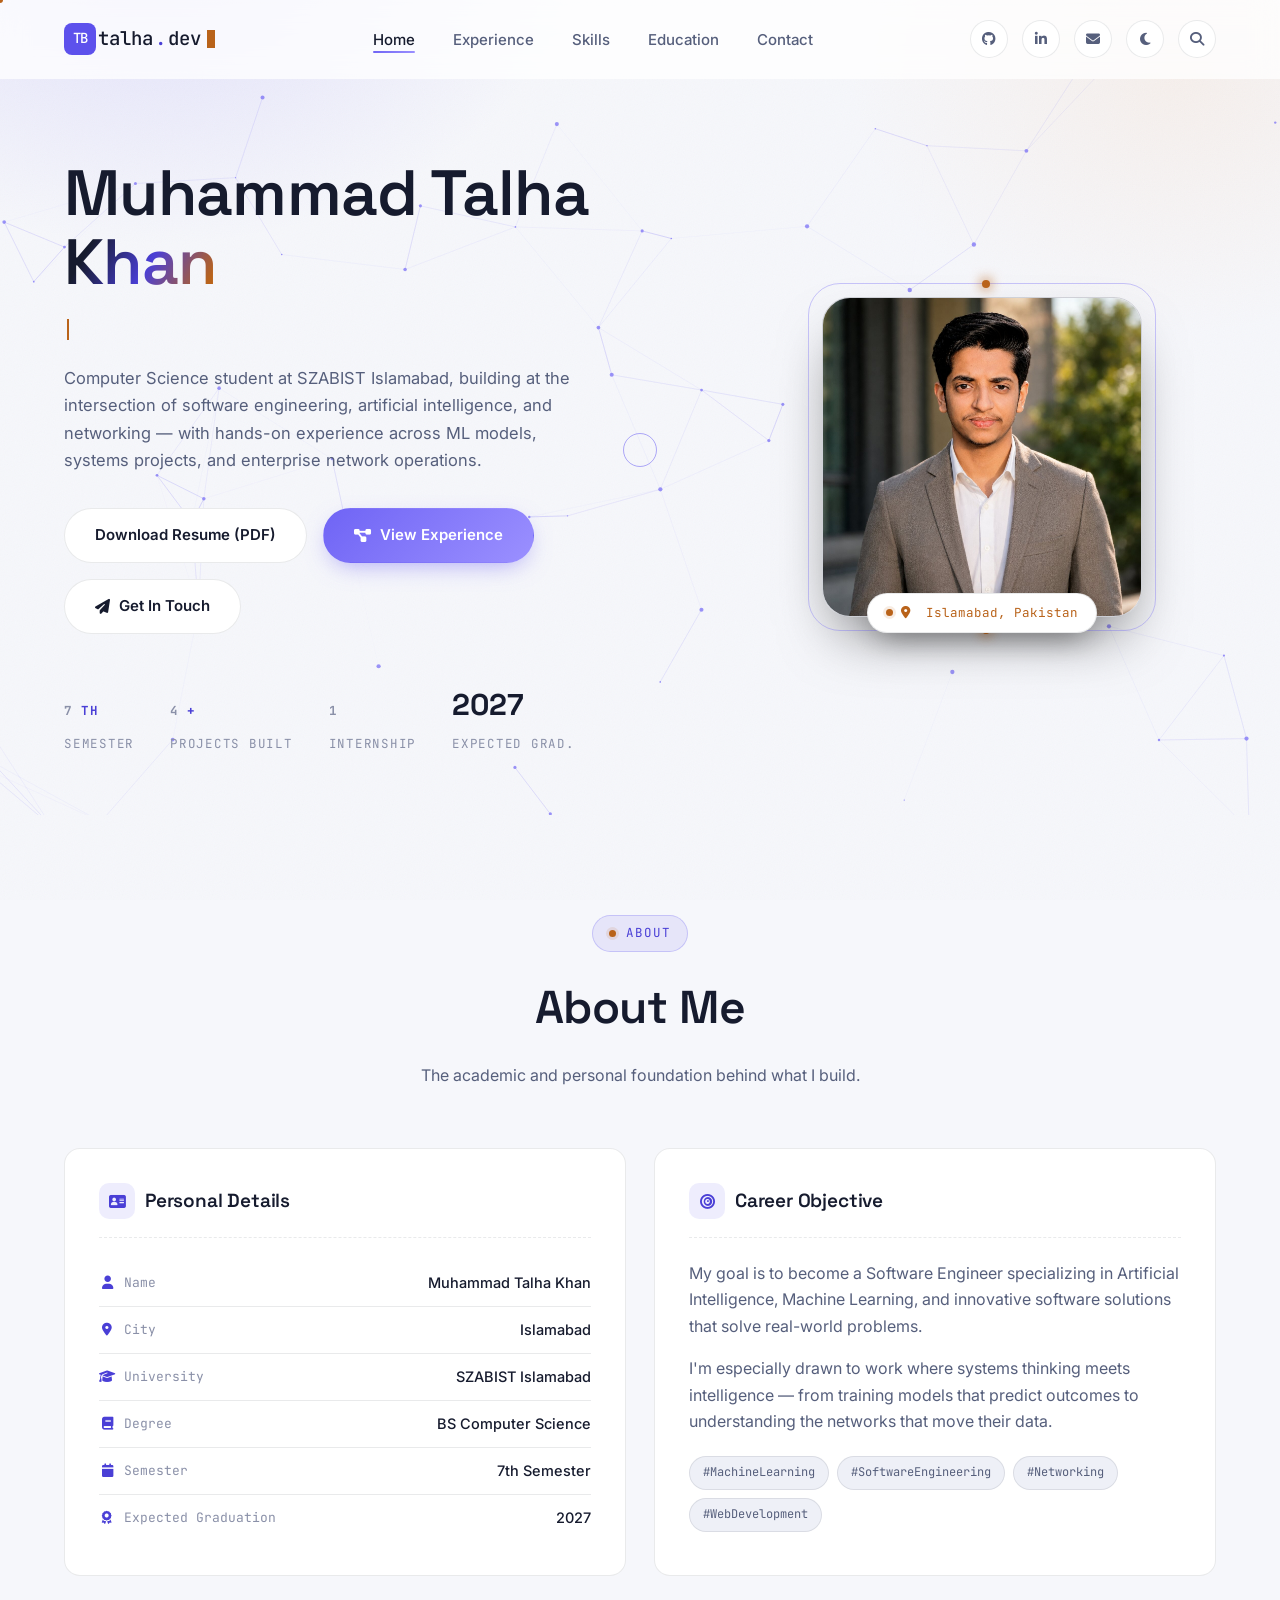
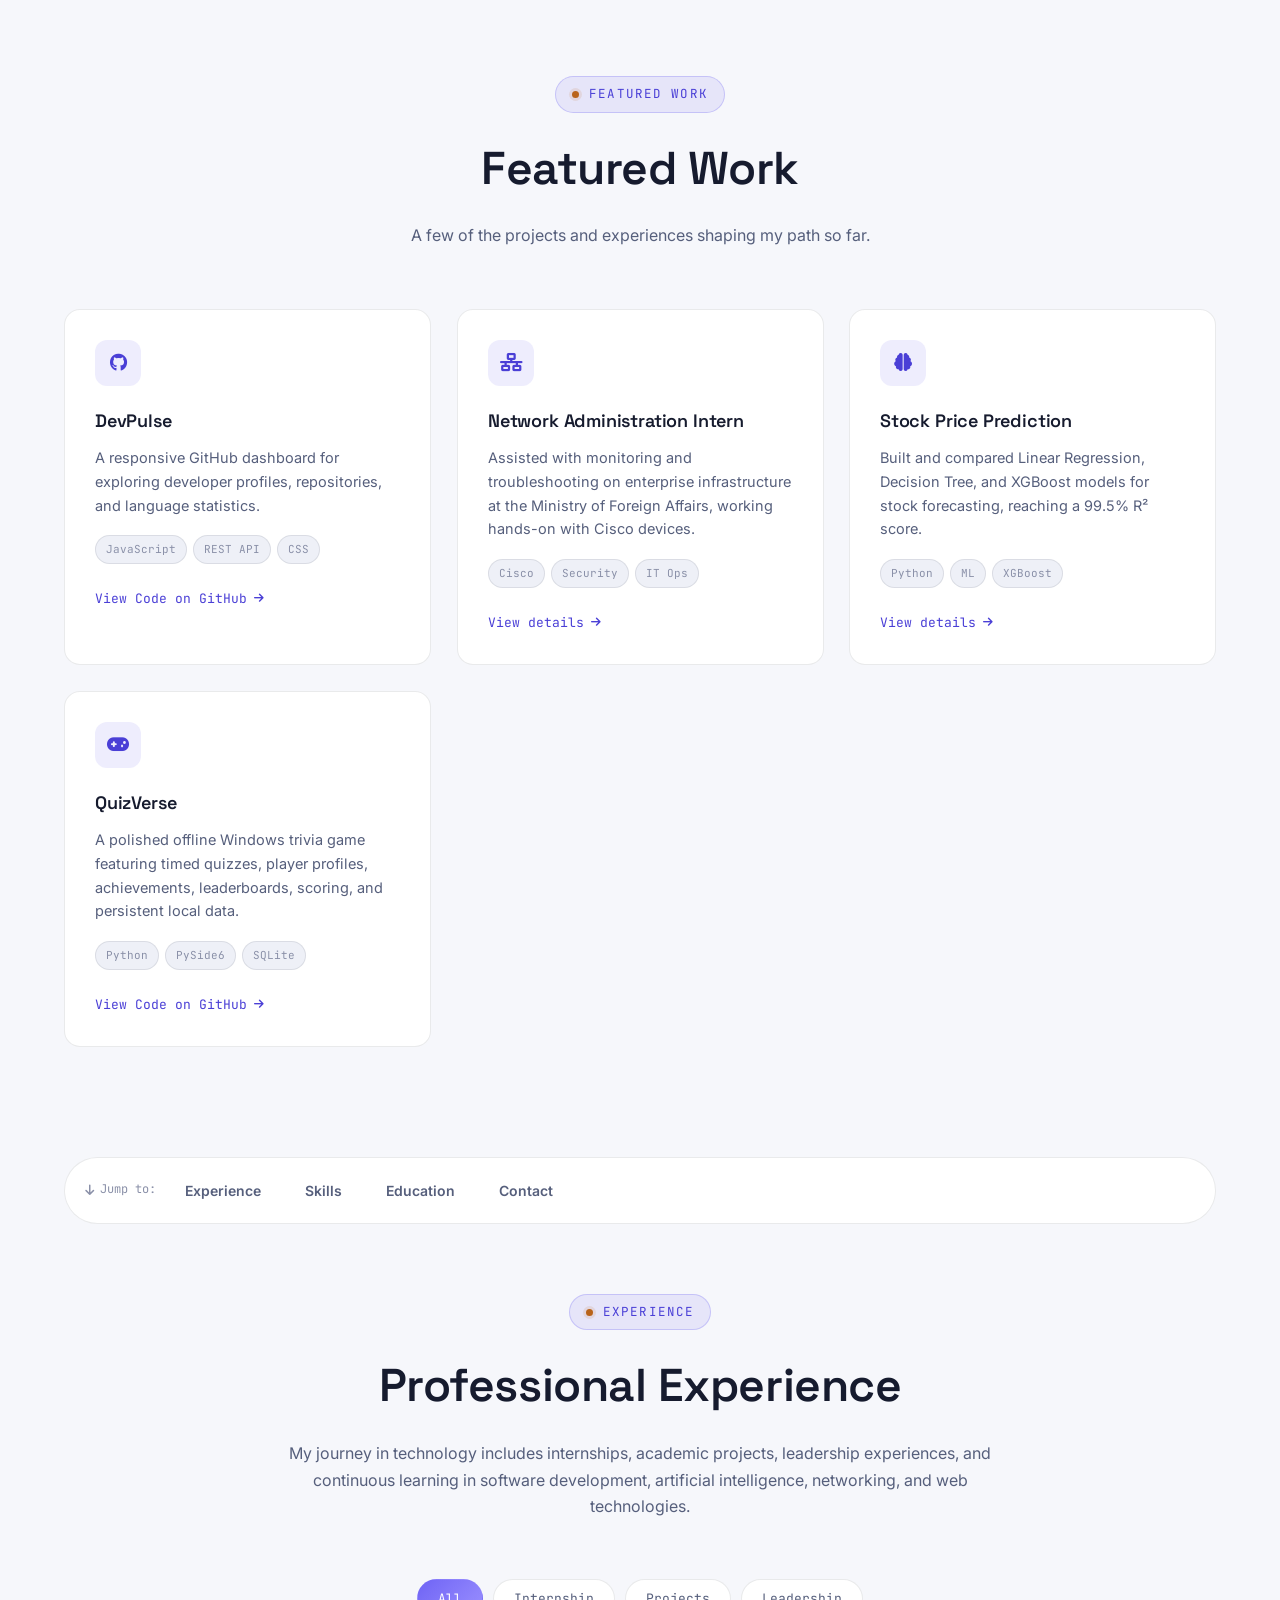
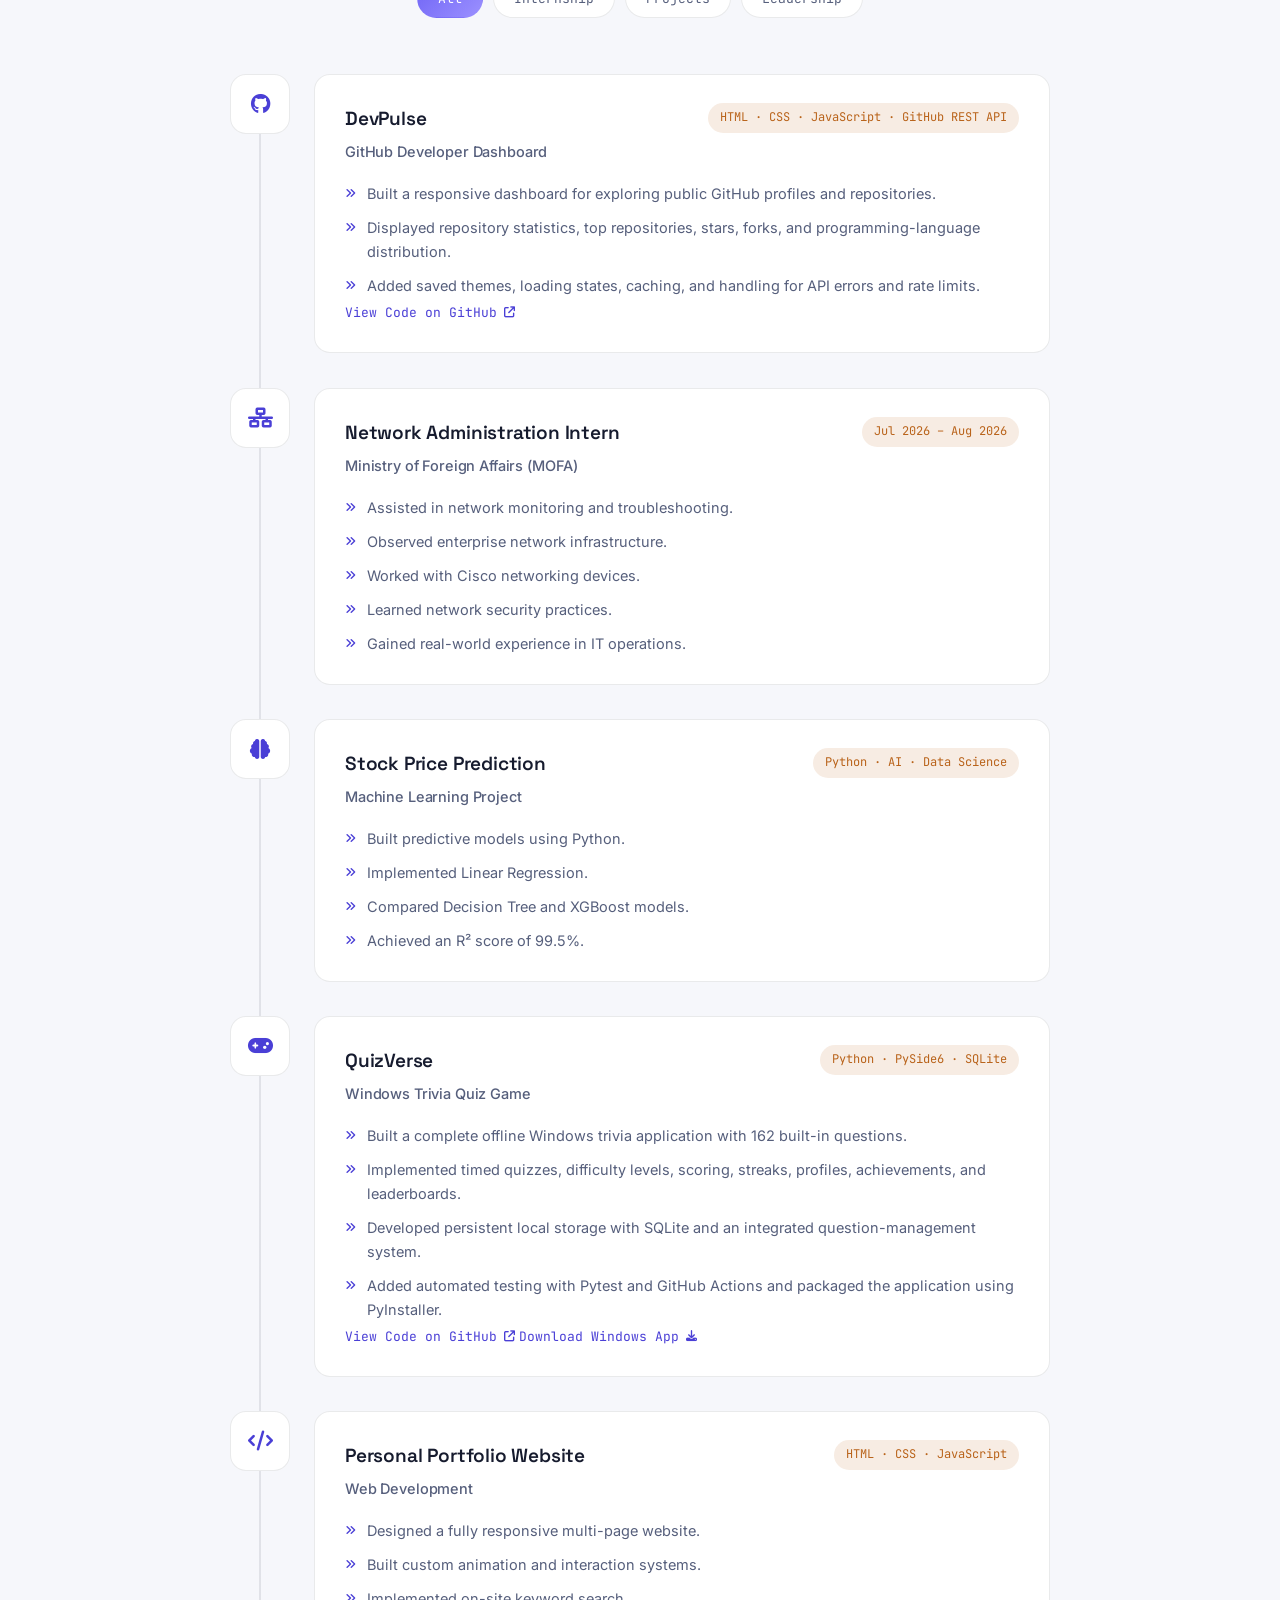
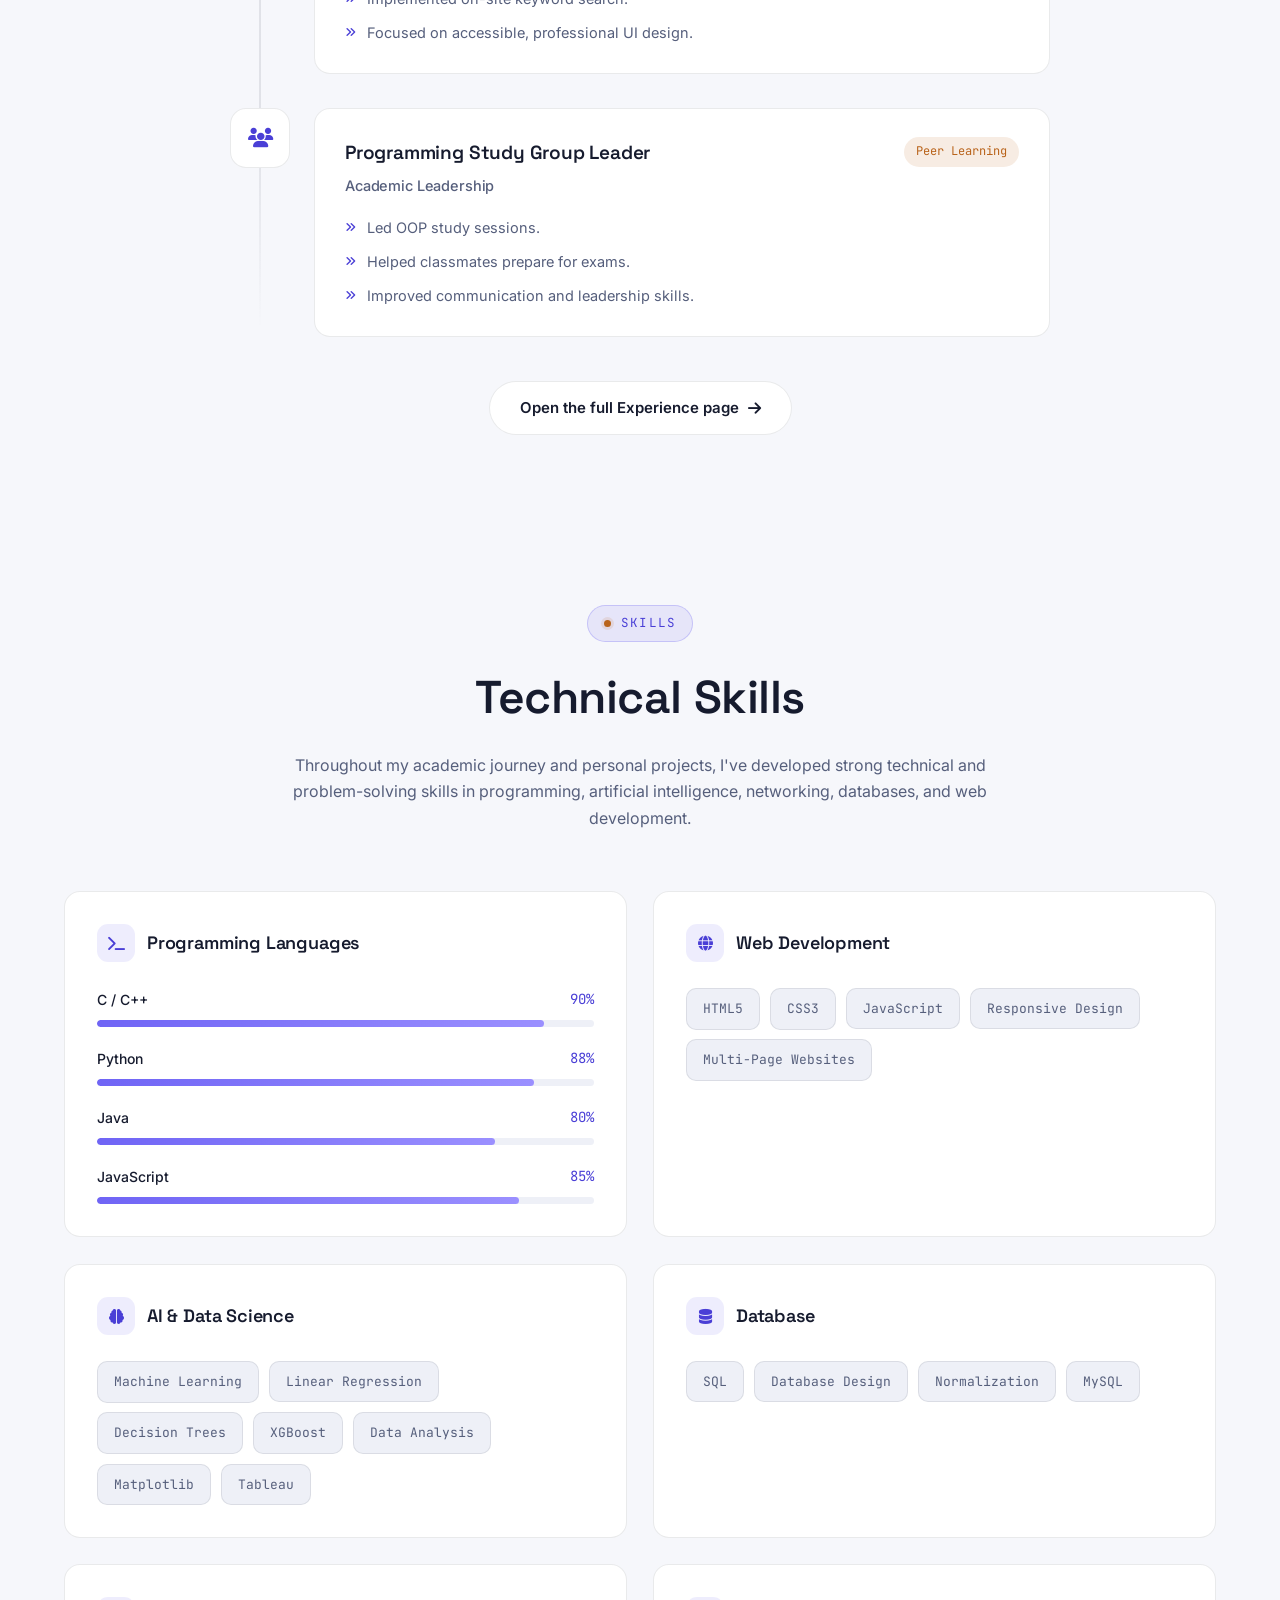
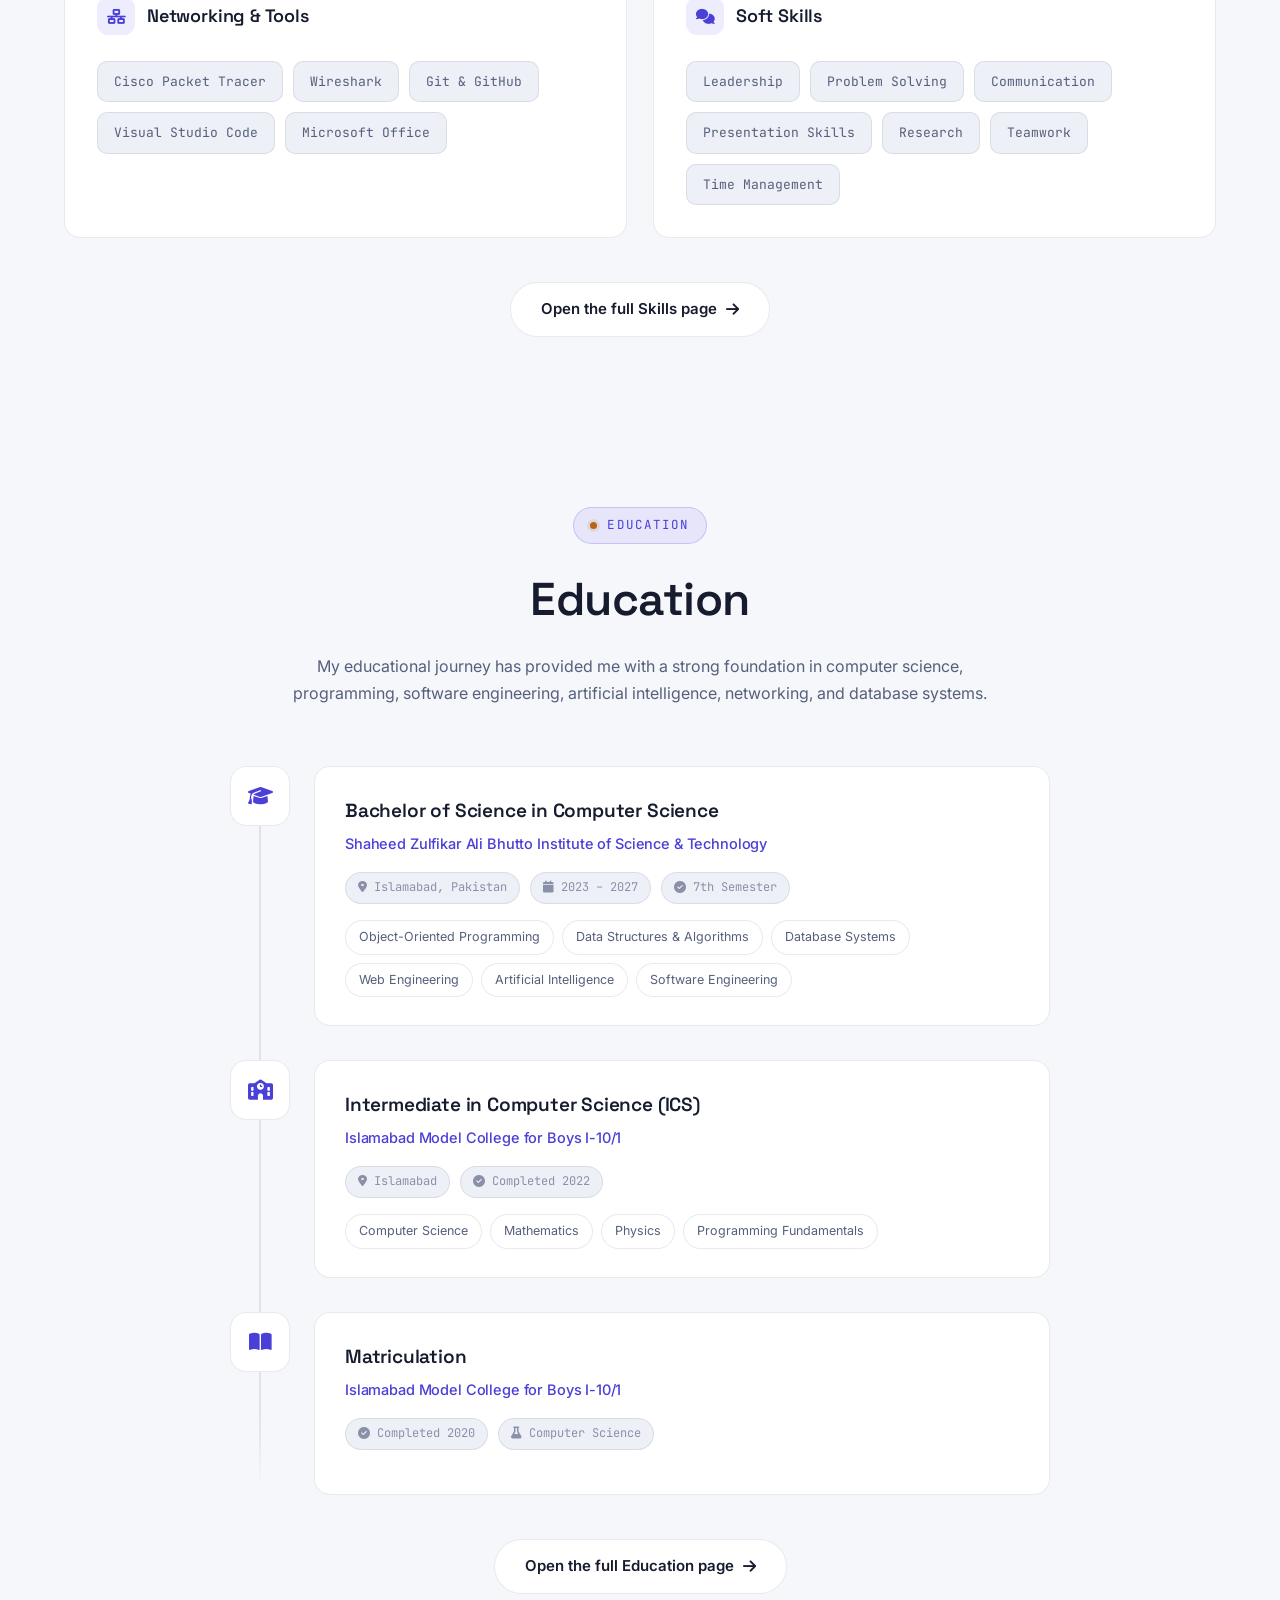
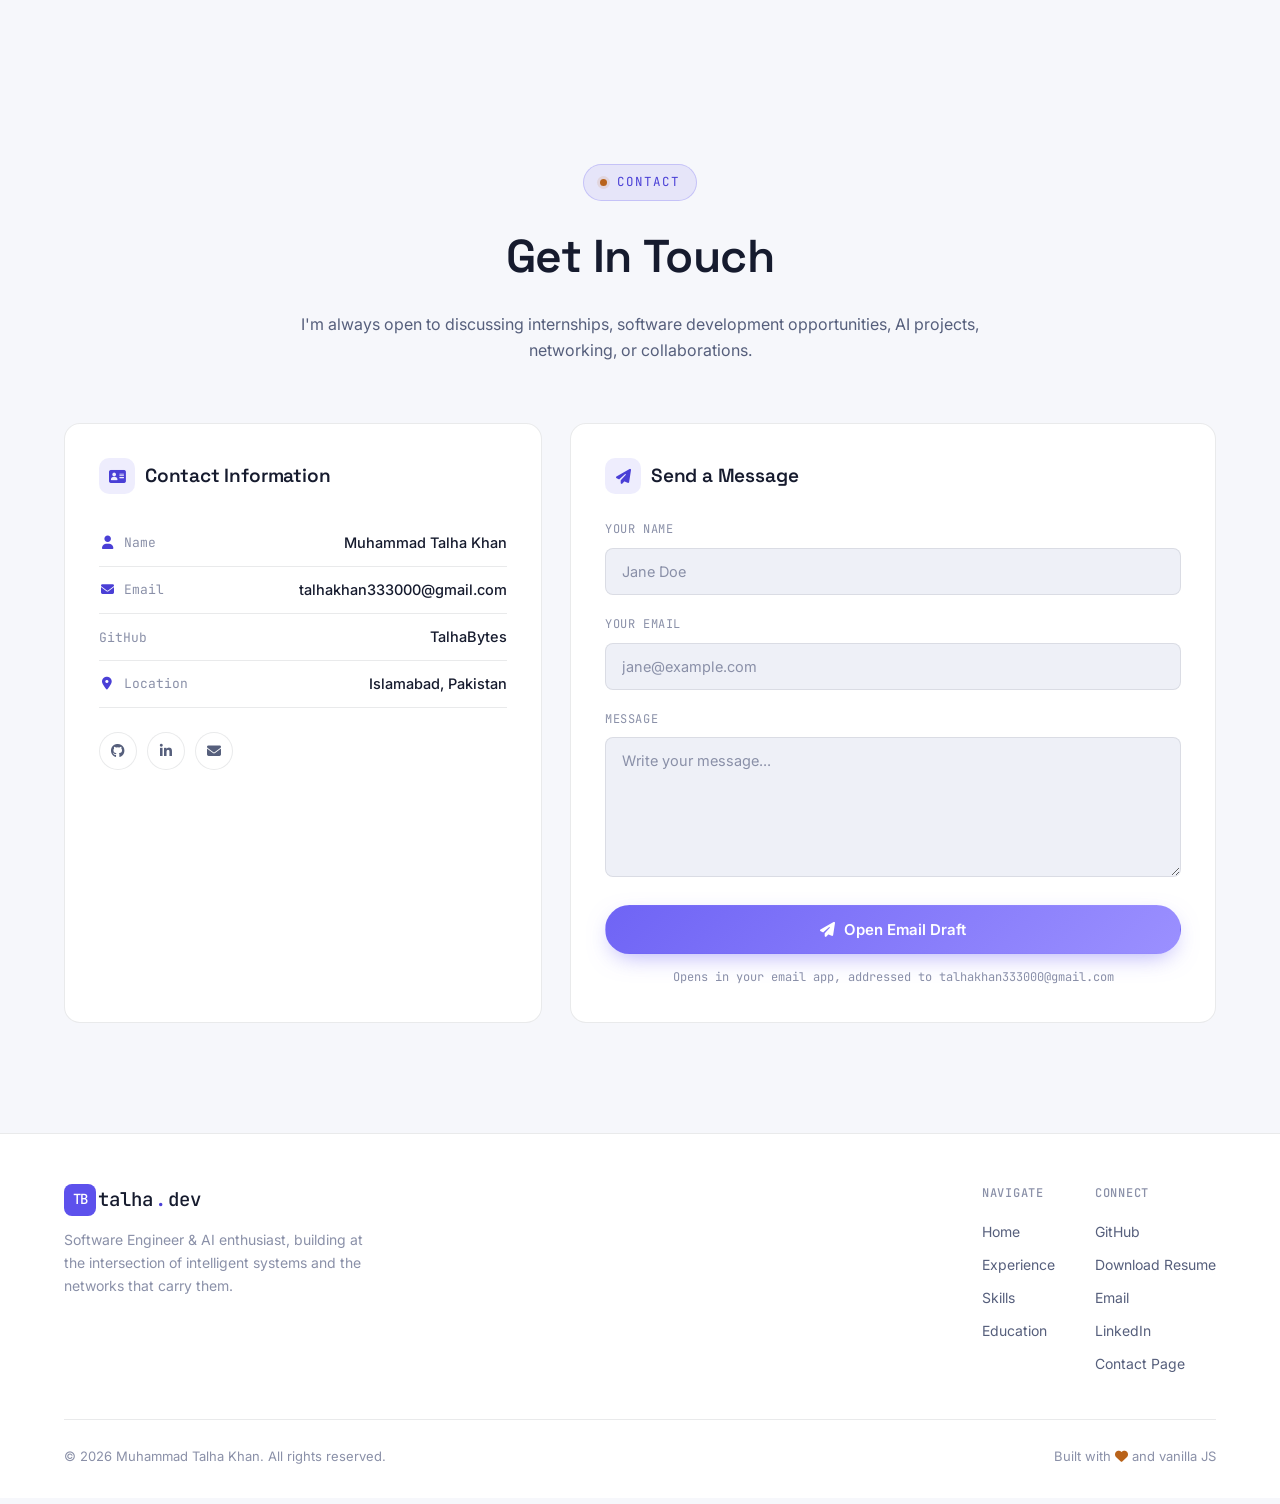
==== commit 68fcf156: "Add QuizVerse to portfolio" ====
--- a/index.html
+++ b/index.html
@@ -2,13 +2,17 @@
 <html lang="en">
 <head>
     <script>(function(){try{var t=localStorage.getItem("mtk-theme");if(t==="light"||(!t&&window.matchMedia("(prefers-color-scheme: light)").matches&&!window.matchMedia("(prefers-color-scheme: dark)").matches)){document.documentElement.setAttribute("data-theme","light");}}catch(e){}})();</script>
+
     <meta charset="UTF-8">
     <meta name="viewport" content="width=device-width, initial-scale=1.0">
     <meta name="description" content="Muhammad Talha Khan — Computer Science student at SZABIST Islamabad focused on software engineering, AI/ML, and networking.">
+
     <title>Muhammad Talha Khan | Software Engineer &amp; AI Enthusiast</title>
 
     <link rel="preconnect" href="https://fonts.googleapis.com">
+
     <link href="https://fonts.googleapis.com/css2?family=Space+Grotesk:wght@500;600;700&family=Inter:wght@400;500;600;700&family=JetBrains+Mono:wght@400;500&display=swap" rel="stylesheet">
+
     <link rel="stylesheet" href="https://cdnjs.cloudflare.com/ajax/libs/font-awesome/6.6.0/css/all.min.css">
 
     <link rel="stylesheet" href="css/style.css">
@@ -16,9 +20,12 @@
     <link rel="icon" type="image/svg+xml" href="assets/favicon.svg">
     <link rel="icon" sizes="32x32" href="assets/favicon-32.png">
     <link rel="apple-touch-icon" href="assets/apple-touch-icon.png">
+
     <meta name="theme-color" content="#090c14">
     <meta name="author" content="Muhammad Talha Khan">
+
     <link rel="canonical" href="https://talhabytes.github.io/Personal-Portfolio/">
+
     <meta property="og:type" content="website">
     <meta property="og:site_name" content="TalhaBytes | Muhammad Talha Khan">
     <meta property="og:title" content="Muhammad Talha Khan | Software Engineer &amp; AI Enthusiast">
@@ -28,79 +35,253 @@
     <meta property="og:image:width" content="1200">
     <meta property="og:image:height" content="630">
     <meta property="og:image:alt" content="TB - Muhammad Talha Khan, Computer Science and Software Development">
+
     <meta name="twitter:card" content="summary_large_image">
     <meta name="twitter:title" content="Muhammad Talha Khan | Software Engineer &amp; AI Enthusiast">
     <meta name="twitter:description" content="Muhammad Talha Khan — Computer Science student at SZABIST Islamabad focused on software engineering, AI/ML, and networking.">
     <meta name="twitter:image" content="https://talhabytes.github.io/Personal-Portfolio/assets/social-preview.png">
-    <noscript><style>body{opacity:1!important;transform:none!important}.preloader{display:none!important}[data-reveal]{opacity:1!important;transform:none!important}</style></noscript>
+
+    <noscript>
+        <style>
+            body {
+                opacity: 1 !important;
+                transform: none !important;
+            }
+
+            .preloader {
+                display: none !important;
+            }
+
+            [data-reveal] {
+                opacity: 1 !important;
+                transform: none !important;
+            }
+        </style>
+    </noscript>
 </head>
+
 <body>
 
     <!-- ================= PRELOADER ================= -->
     <div class="preloader">
         <div class="preloader-inner">
-            <div class="line"><span class="prompt">$</span><span>whoami</span></div>
-            <div class="line"><span class="prompt">$</span><span>talha-khan <span class="ok">--role=swe,ai,net</span></span></div>
-            <div class="line"><span class="prompt">$</span><span>./portfolio --start</span></div>
-            <div class="preloader-bar"><span></span></div>
+
+            <div class="line">
+                <span class="prompt">$</span>
+                <span>whoami</span>
+            </div>
+
+            <div class="line">
+                <span class="prompt">$</span>
+                <span>
+                    talha-khan
+                    <span class="ok">--role=swe,ai,net</span>
+                </span>
+            </div>
+
+            <div class="line">
+                <span class="prompt">$</span>
+                <span>./portfolio --start</span>
+            </div>
+
+            <div class="preloader-bar">
+                <span></span>
+            </div>
+
         </div>
     </div>
 
     <div class="nav-scrim"></div>
 
+
     <!-- ================= SITE SEARCH ================= -->
     <div class="search-overlay" id="searchOverlay">
+
         <div class="search-box">
+
             <div class="search-input-row">
+
                 <i class="fa-solid fa-magnifying-glass"></i>
-                <input type="text" id="searchInput" placeholder="Search the portfolio... (e.g. Python, internship, SZABIST)" autocomplete="off" aria-label="Search the portfolio">
-                <button class="search-close" id="searchClose" aria-label="Close search"><i class="fa-solid fa-xmark"></i></button>
-            </div>
+
+                <input
+                    type="text"
+                    id="searchInput"
+                    placeholder="Search the portfolio... (e.g. Python, internship, SZABIST)"
+                    autocomplete="off"
+                    aria-label="Search the portfolio"
+                >
+
+                <button
+                    class="search-close"
+                    id="searchClose"
+                    aria-label="Close search"
+                >
+                    <i class="fa-solid fa-xmark"></i>
+                </button>
+
+            </div>
+
             <div class="search-results" id="searchResults">
-                <p class="search-hint">Try &ldquo;Python&rdquo;, &ldquo;internship&rdquo;, &ldquo;XGBoost&rdquo;, or &ldquo;SZABIST&rdquo;.</p>
-            </div>
+                <p class="search-hint">
+                    Try &ldquo;Python&rdquo;, &ldquo;internship&rdquo;,
+                    &ldquo;XGBoost&rdquo;, or &ldquo;SZABIST&rdquo;.
+                </p>
+            </div>
+
         </div>
     </div>
 
+
     <!-- ================= NAVBAR ================= -->
     <header>
+
         <nav class="navbar">
-            <a href="index.html" class="logo" data-no-transition><span class="tb-mark" aria-hidden="true">TB</span> talha<span class="accent">.</span>dev<span class="cursor-blink"></span></a>
+
+            <a
+                href="index.html"
+                class="logo"
+                data-no-transition
+            >
+                <span class="tb-mark" aria-hidden="true">TB</span>
+                talha<span class="accent">.</span>dev
+                <span class="cursor-blink"></span>
+            </a>
 
             <ul class="nav-links">
-                <li><a href="index.html" class="active">Home</a></li>
-                <li><a href="experience.html">Experience</a></li>
-                <li><a href="skills.html">Skills</a></li>
-                <li><a href="education.html">Education</a></li>
-                <li><a href="contact.html">Contact</a></li>
+
+                <li>
+                    <a href="index.html" class="active">
+                        Home
+                    </a>
+                </li>
+
+                <li>
+                    <a href="experience.html">
+                        Experience
+                    </a>
+                </li>
+
+                <li>
+                    <a href="skills.html">
+                        Skills
+                    </a>
+                </li>
+
+                <li>
+                    <a href="education.html">
+                        Education
+                    </a>
+                </li>
+
+                <li>
+                    <a href="contact.html">
+                        Contact
+                    </a>
+                </li>
+
             </ul>
 
             <div class="nav-actions">
-<a class="icon-btn" href="https://github.com/TalhaBytes" target="_blank" rel="noopener noreferrer" aria-label="GitHub"><i class="fa-brands fa-github"></i></a>
-                <a class="icon-btn" href="https://www.linkedin.com/in/muhammad-talha-khan-b0a96428b/" target="_blank" rel="noopener" aria-label="LinkedIn"><i class="fa-brands fa-linkedin-in"></i></a>
-                <a class="icon-btn" href="mailto:talhakhan333000@gmail.com" aria-label="Email"><i class="fa-solid fa-envelope"></i></a>
-                <button class="icon-btn" id="themeToggle" aria-label="Toggle light / dark theme"><i class="fa-solid fa-moon theme-icon-dark"></i><i class="fa-solid fa-sun theme-icon-light"></i></button>
-                <button class="icon-btn" id="searchToggle" aria-label="Search (press /)"><i class="fa-solid fa-magnifying-glass"></i></button>
-                <button class="hamburger" aria-label="Toggle menu"><span></span><span></span><span></span></button>
-            </div>
+
+                <a
+                    class="icon-btn"
+                    href="https://github.com/TalhaBytes"
+                    target="_blank"
+                    rel="noopener noreferrer"
+                    aria-label="GitHub"
+                >
+                    <i class="fa-brands fa-github"></i>
+                </a>
+
+                <a
+                    class="icon-btn"
+                    href="https://www.linkedin.com/in/muhammad-talha-khan-b0a96428b/"
+                    target="_blank"
+                    rel="noopener"
+                    aria-label="LinkedIn"
+                >
+                    <i class="fa-brands fa-linkedin-in"></i>
+                </a>
+
+                <a
+                    class="icon-btn"
+                    href="mailto:talhakhan333000@gmail.com"
+                    aria-label="Email"
+                >
+                    <i class="fa-solid fa-envelope"></i>
+                </a>
+
+                <button
+                    class="icon-btn"
+                    id="themeToggle"
+                    aria-label="Toggle light / dark theme"
+                >
+                    <i class="fa-solid fa-moon theme-icon-dark"></i>
+                    <i class="fa-solid fa-sun theme-icon-light"></i>
+                </button>
+
+                <button
+                    class="icon-btn"
+                    id="searchToggle"
+                    aria-label="Search (press /)"
+                >
+                    <i class="fa-solid fa-magnifying-glass"></i>
+                </button>
+
+                <button
+                    class="hamburger"
+                    aria-label="Toggle menu"
+                >
+                    <span></span>
+                    <span></span>
+                    <span></span>
+                </button>
+
+            </div>
+
         </nav>
+
     </header>
+
 
     <!-- ================= HERO ================= -->
     <section class="hero" id="home-hero">
-        <div class="hero-canvas"><canvas id="networkCanvas"></canvas></div>
+
+        <div class="hero-canvas">
+            <canvas id="networkCanvas"></canvas>
+        </div>
 
         <div class="container hero-grid">
 
             <div class="hero-content">
-            <!--<div class="hero-eyebrow">
-                    <span class="prompt">$</span>&nbsp;<span class="typed" data-typed-eyebrow="whoami"></span> 
-                </div>-->
-
-                <h1>Muhammad Talha<br><span class="grad">Khan</span></h1>
+
+                <!--
+                <div class="hero-eyebrow">
+                    <span class="prompt">$</span>
+                    &nbsp;
+                    <span
+                        class="typed"
+                        data-typed-eyebrow="whoami"
+                    ></span>
+                </div>
+                -->
+
+                <h1>
+                    Muhammad Talha
+                    <br>
+                    <span class="grad">
+                        Khan
+                    </span>
+                </h1>
 
                 <div class="role-line">
-                    <span data-role-rotator='["Software Engineer","AI / ML Enthusiast","Network Enthusiast","Problem Solver"]'></span><span class="role-caret"></span>
+
+                    <span
+                        data-role-rotator='["Software Engineer","AI / ML Enthusiast","Network Enthusiast","Problem Solver"]'
+                    ></span>
+
+                    <span class="role-caret"></span>
+
                 </div>
 
                 <p>
@@ -110,555 +291,1927 @@
                     projects, and enterprise network operations.
                 </p>
 
-                <div class="hero-actions"><a href="assets/Muhammad-Talha-Khan-Resume.pdf" class="btn btn-ghost" download data-no-transition>Download Resume (PDF)</a>
-                    <a href="experience.html" class="btn btn-primary magnetic"><i class="fa-solid fa-diagram-project"></i> View Experience</a>
-                    <a href="contact.html" class="btn btn-ghost magnetic"><i class="fa-solid fa-paper-plane"></i> Get In Touch</a>
+                <div class="hero-actions">
+
+                    <a
+                        href="assets/Muhammad-Talha-Khan-Resume.pdf"
+                        class="btn btn-ghost"
+                        download
+                        data-no-transition
+                    >
+                        Download Resume (PDF)
+                    </a>
+
+                    <a
+                        href="experience.html"
+                        class="btn btn-primary magnetic"
+                    >
+                        <i class="fa-solid fa-diagram-project"></i>
+                        View Experience
+                    </a>
+
+                    <a
+                        href="contact.html"
+                        class="btn btn-ghost magnetic"
+                    >
+                        <i class="fa-solid fa-paper-plane"></i>
+                        Get In Touch
+                    </a>
+
                 </div>
 
                 <div class="hero-stats">
+
                     <div class="stat">
-                        <strong><span data-counter="7">0</span><span class="suffix">th</span></strong>
-                        <span>Semester</span>
-                    </div>
+
+                        <strong>
+                            <span data-counter="7">0</span>
+                            <span class="suffix">th</span>
+                        </strong>
+
+                        <span>
+                            Semester
+                        </span>
+
+                    </div>
+
                     <div class="stat">
-                        <strong><span data-counter="4">0</span><span class="suffix">+</span></strong>
-                        <span>Projects Built</span>
-                    </div>
+
+                        <strong>
+                            <span data-counter="4">0</span>
+                            <span class="suffix">+</span>
+                        </strong>
+
+                        <span>
+                            Projects Built
+                        </span>
+
+                    </div>
+
                     <div class="stat">
-                        <strong><span data-counter="1">0</span></strong>
-                        <span>Internship</span>
-                    </div>
+
+                        <strong>
+                            <span data-counter="1">0</span>
+                        </strong>
+
+                        <span>
+                            Internship
+                        </span>
+
+                    </div>
+
                     <div class="stat">
-                        <strong>2027</strong>
-                        <span>Expected Grad.</span>
-                    </div>
-                </div>
-            </div>
+
+                        <strong>
+                            2027
+                        </strong>
+
+                        <span>
+                            Expected Grad.
+                        </span>
+
+                    </div>
+
+                </div>
+
+            </div>
+
 
             <div class="hero-visual">
+
                 <div class="hero-photo-frame">
+
                     <div class="ring"></div>
-                    <img src="images/profile.jpg" alt="Muhammad Talha Khan">
-                    <div class="badge"><i class="fa-solid fa-location-dot" style="color:var(--accent)"></i>&nbsp;Islamabad, Pakistan</div>
-                </div>
+
+                    <img
+                        src="images/profile.jpg"
+                        alt="Muhammad Talha Khan"
+                    >
+
+                    <div class="badge">
+
+                        <i
+                            class="fa-solid fa-location-dot"
+                            style="color:var(--accent)"
+                        ></i>
+
+                        &nbsp;Islamabad, Pakistan
+
+                    </div>
+
+                </div>
+
             </div>
 
         </div>
+
     </section>
+
 
     <!-- ================= ABOUT ================= -->
     <section class="about">
+
         <div class="container">
 
-            <div class="section-head" data-reveal>
-                <span class="eyebrow">About</span>
-                <h2>About Me</h2>
-                <p>The academic and personal foundation behind what I build.</p>
-            </div>
+            <div
+                class="section-head"
+                data-reveal
+            >
+
+                <span class="eyebrow">
+                    About
+                </span>
+
+                <h2>
+                    About Me
+                </h2>
+
+                <p>
+                    The academic and personal foundation behind what I build.
+                </p>
+
+            </div>
+
 
             <div class="about-container">
-                <div class="card about-card tilt" id="about-details" data-reveal="left">
-                    <h3><i class="fa-solid fa-address-card"></i> Personal Details</h3>
+
+                <div
+                    class="card about-card tilt"
+                    id="about-details"
+                    data-reveal="left"
+                >
+
+                    <h3>
+                        <i class="fa-solid fa-address-card"></i>
+                        Personal Details
+                    </h3>
 
                     <div class="detail-row">
-                        <span class="label"><i class="fa-solid fa-user"></i> Name</span>
-                        <span class="value">Muhammad Talha Khan</span>
-                    </div>
+
+                        <span class="label">
+                            <i class="fa-solid fa-user"></i>
+                            Name
+                        </span>
+
+                        <span class="value">
+                            Muhammad Talha Khan
+                        </span>
+
+                    </div>
+
                     <div class="detail-row">
-                        <span class="label"><i class="fa-solid fa-location-dot"></i> City</span>
-                        <span class="value">Islamabad</span>
-                    </div>
+
+                        <span class="label">
+                            <i class="fa-solid fa-location-dot"></i>
+                            City
+                        </span>
+
+                        <span class="value">
+                            Islamabad
+                        </span>
+
+                    </div>
+
                     <div class="detail-row">
-                        <span class="label"><i class="fa-solid fa-graduation-cap"></i> University</span>
-                        <span class="value">SZABIST Islamabad</span>
-                    </div>
+
+                        <span class="label">
+                            <i class="fa-solid fa-graduation-cap"></i>
+                            University
+                        </span>
+
+                        <span class="value">
+                            SZABIST Islamabad
+                        </span>
+
+                    </div>
+
                     <div class="detail-row">
-                        <span class="label"><i class="fa-solid fa-book"></i> Degree</span>
-                        <span class="value">BS Computer Science</span>
-                    </div>
+
+                        <span class="label">
+                            <i class="fa-solid fa-book"></i>
+                            Degree
+                        </span>
+
+                        <span class="value">
+                            BS Computer Science
+                        </span>
+
+                    </div>
+
                     <div class="detail-row">
-                        <span class="label"><i class="fa-solid fa-calendar"></i> Semester</span>
-                        <span class="value">7th Semester</span>
-                    </div>
+
+                        <span class="label">
+                            <i class="fa-solid fa-calendar"></i>
+                            Semester
+                        </span>
+
+                        <span class="value">
+                            7th Semester
+                        </span>
+
+                    </div>
+
                     <div class="detail-row">
-                        <span class="label"><i class="fa-solid fa-award"></i> Expected Graduation</span>
-                        <span class="value">2027</span>
-                    </div>
-                </div>
-
-                <div class="card about-card objective tilt" id="about-objective" data-reveal="right">
-                    <h3><i class="fa-solid fa-bullseye"></i> Career Objective</h3>
+
+                        <span class="label">
+                            <i class="fa-solid fa-award"></i>
+                            Expected Graduation
+                        </span>
+
+                        <span class="value">
+                            2027
+                        </span>
+
+                    </div>
+
+                </div>
+
+
+                <div
+                    class="card about-card objective tilt"
+                    id="about-objective"
+                    data-reveal="right"
+                >
+
+                    <h3>
+                        <i class="fa-solid fa-bullseye"></i>
+                        Career Objective
+                    </h3>
+
                     <p>
                         My goal is to become a Software Engineer specializing in
                         Artificial Intelligence, Machine Learning, and innovative
                         software solutions that solve real-world problems.
                     </p>
+
                     <p>
                         I'm especially drawn to work where systems thinking meets
                         intelligence — from training models that predict outcomes
                         to understanding the networks that move their data.
                     </p>
+
                     <div class="focus-tags">
-                        <span>#MachineLearning</span>
-                        <span>#SoftwareEngineering</span>
-                        <span>#Networking</span>
-                        <span>#WebDevelopment</span>
-                    </div>
-                </div>
+
+                        <span>
+                            #MachineLearning
+                        </span>
+
+                        <span>
+                            #SoftwareEngineering
+                        </span>
+
+                        <span>
+                            #Networking
+                        </span>
+
+                        <span>
+                            #WebDevelopment
+                        </span>
+
+                    </div>
+
+                </div>
+
             </div>
 
         </div>
+
     </section>
 
+
     <!-- ================= FEATURED HIGHLIGHTS ================= -->
-    <section class="highlights" id="highlights">
+    <section
+        class="highlights"
+        id="highlights"
+    >
+
         <div class="container">
 
-            <div class="section-head" data-reveal>
-                <span class="eyebrow">Featured Work</span>
-                <h2>Featured Work</h2>
-                <p>A few of the projects and experiences shaping my path so far.</p>
-            </div>
-
-            <div class="highlights-grid"><div class="highlight-card tilt" data-reveal><div class="highlight-icon"><i class="fa-brands fa-github"></i></div><h3>DevPulse</h3><p>A responsive GitHub dashboard for exploring developer profiles, repositories, and language statistics.</p><div class="tag-row"><span>JavaScript</span><span>REST API</span><span>CSS</span></div><a class="card-link" href="https://github.com/TalhaBytes/devpulse" target="_blank" rel="noopener noreferrer">View Code on GitHub <i class="fa-solid fa-arrow-right"></i></a></div>
-                <div class="highlight-card tilt" data-reveal data-reveal-delay="0">
-                    <div class="highlight-icon"><i class="fa-solid fa-network-wired"></i></div>
-                    <h3>Network Administration Intern</h3>
-                    <p>Assisted with monitoring and troubleshooting on enterprise infrastructure at the Ministry of Foreign Affairs, working hands-on with Cisco devices.</p>
-                    <div class="tag-row"><span>Cisco</span><span>Security</span><span>IT Ops</span></div>
-                    <a href="experience.html" class="card-link">View details <i class="fa-solid fa-arrow-right"></i></a>
-                </div>
-
-                <div class="highlight-card tilt" data-reveal data-reveal-delay="100">
-                    <div class="highlight-icon"><i class="fa-solid fa-brain"></i></div>
-                    <h3>Stock Price Prediction</h3>
-                    <p>Built and compared Linear Regression, Decision Tree, and XGBoost models for stock forecasting, reaching a 99.5% R² score.</p>
-                    <div class="tag-row"><span>Python</span><span>ML</span><span>XGBoost</span></div>
-                    <a href="experience.html" class="card-link">View details <i class="fa-solid fa-arrow-right"></i></a>
-                </div>
-
-                <div class="highlight-card tilt" data-reveal data-reveal-delay="200">
-                    <div class="highlight-icon"><i class="fa-solid fa-code"></i></div>
-                    <h3>This Portfolio</h3>
-                    <p>A fully responsive, multi-page personal site — hand-built with HTML, CSS, and JavaScript, animated from the ground up.</p>
-                    <div class="tag-row"><span>HTML</span><span>CSS</span><span>JS</span></div>
-                    <a href="experience.html" class="card-link">View details <i class="fa-solid fa-arrow-right"></i></a>
-                </div>
+            <div
+                class="section-head"
+                data-reveal
+            >
+
+                <span class="eyebrow">
+                    Featured Work
+                </span>
+
+                <h2>
+                    Featured Work
+                </h2>
+
+                <p>
+                    A few of the projects and experiences shaping my path so far.
+                </p>
+
+            </div>
+
+
+            <div class="highlights-grid">
+
+                <div
+                    class="highlight-card tilt"
+                    data-reveal
+                >
+
+                    <div class="highlight-icon">
+                        <i class="fa-brands fa-github"></i>
+                    </div>
+
+                    <h3>
+                        DevPulse
+                    </h3>
+
+                    <p>
+                        A responsive GitHub dashboard for exploring developer profiles,
+                        repositories, and language statistics.
+                    </p>
+
+                    <div class="tag-row">
+                        <span>JavaScript</span>
+                        <span>REST API</span>
+                        <span>CSS</span>
+                    </div>
+
+                    <a
+                        class="card-link"
+                        href="https://github.com/TalhaBytes/devpulse"
+                        target="_blank"
+                        rel="noopener noreferrer"
+                    >
+                        View Code on GitHub
+                        <i class="fa-solid fa-arrow-right"></i>
+                    </a>
+
+                </div>
+
+
+                <div
+                    class="highlight-card tilt"
+                    data-reveal
+                    data-reveal-delay="0"
+                >
+
+                    <div class="highlight-icon">
+                        <i class="fa-solid fa-network-wired"></i>
+                    </div>
+
+                    <h3>
+                        Network Administration Intern
+                    </h3>
+
+                    <p>
+                        Assisted with monitoring and troubleshooting on enterprise
+                        infrastructure at the Ministry of Foreign Affairs, working
+                        hands-on with Cisco devices.
+                    </p>
+
+                    <div class="tag-row">
+                        <span>Cisco</span>
+                        <span>Security</span>
+                        <span>IT Ops</span>
+                    </div>
+
+                    <a
+                        href="experience.html"
+                        class="card-link"
+                    >
+                        View details
+                        <i class="fa-solid fa-arrow-right"></i>
+                    </a>
+
+                </div>
+
+
+                <div
+                    class="highlight-card tilt"
+                    data-reveal
+                    data-reveal-delay="100"
+                >
+
+                    <div class="highlight-icon">
+                        <i class="fa-solid fa-brain"></i>
+                    </div>
+
+                    <h3>
+                        Stock Price Prediction
+                    </h3>
+
+                    <p>
+                        Built and compared Linear Regression, Decision Tree, and XGBoost
+                        models for stock forecasting, reaching a 99.5% R² score.
+                    </p>
+
+                    <div class="tag-row">
+                        <span>Python</span>
+                        <span>ML</span>
+                        <span>XGBoost</span>
+                    </div>
+
+                    <a
+                        href="experience.html"
+                        class="card-link"
+                    >
+                        View details
+                        <i class="fa-solid fa-arrow-right"></i>
+                    </a>
+
+                </div>
+
+
+                <div
+                    class="highlight-card tilt"
+                    data-reveal
+                    data-reveal-delay="200"
+                >
+
+                    <div class="highlight-icon">
+                        <i class="fa-solid fa-gamepad"></i>
+                    </div>
+
+                    <h3>
+                        QuizVerse
+                    </h3>
+
+                    <p>
+                        A polished offline Windows trivia game featuring timed quizzes,
+                        player profiles, achievements, leaderboards, scoring, and
+                        persistent local data.
+                    </p>
+
+                    <div class="tag-row">
+                        <span>Python</span>
+                        <span>PySide6</span>
+                        <span>SQLite</span>
+                    </div>
+
+                    <a
+                        class="card-link"
+                        href="https://github.com/TalhaBytes/QuizVerse"
+                        target="_blank"
+                        rel="noopener noreferrer"
+                    >
+                        View Code on GitHub
+                        <i class="fa-solid fa-arrow-right"></i>
+                    </a>
+
+                </div>
+
             </div>
 
         </div>
+
     </section>
 
 
     <!-- ================= ON-THIS-PAGE QUICK NAV ================= -->
-    <div class="home-quicknav" data-reveal>
-        <span class="home-quicknav-label"><i class="fa-solid fa-arrow-down"></i> Jump to:</span>
-        <a href="#home-experience">Experience</a>
-        <a href="#home-skills">Skills</a>
-        <a href="#home-education">Education</a>
-        <a href="#home-contact">Contact</a>
+    <div
+        class="home-quicknav"
+        data-reveal
+    >
+
+        <span class="home-quicknav-label">
+            <i class="fa-solid fa-arrow-down"></i>
+            Jump to:
+        </span>
+
+        <a href="#home-experience">
+            Experience
+        </a>
+
+        <a href="#home-skills">
+            Skills
+        </a>
+
+        <a href="#home-education">
+            Education
+        </a>
+
+        <a href="#home-contact">
+            Contact
+        </a>
+
     </div>
 
 
     <!-- ================= EXPERIENCE (full, inline) ================= -->
-    <section class="experience" id="home-experience">
+    <section
+        class="experience"
+        id="home-experience"
+    >
+
         <div class="container">
 
-            <div class="section-head" data-reveal>
-                <span class="eyebrow">Experience</span>
-                <h2>Professional Experience</h2>
-                <p>My journey in technology includes internships, academic projects, leadership experiences, and continuous learning in software development, artificial intelligence, networking, and web technologies.</p>
-            </div>
-
-            <div class="filter-row" data-reveal>
-                <button class="filter-btn active" data-filter="all">All</button>
-                <button class="filter-btn" data-filter="internship">Internship</button>
-                <button class="filter-btn" data-filter="project">Projects</button>
-                <button class="filter-btn" data-filter="leadership">Leadership</button>
-            </div>
-
-            <div class="timeline"><div class="experience-card" id="home-exp-devpulse" data-category="project" data-reveal>
-    <div class="node"><i class="fa-brands fa-github"></i></div><div class="card-body tilt">
-    <div class="card-top"><h2>DevPulse</h2><span class="period">HTML · CSS · JavaScript · GitHub REST API</span></div>
-    <h4>GitHub Developer Dashboard</h4><ul>
-    <li>Built a responsive dashboard for exploring public GitHub profiles and repositories.</li>
-    <li>Displayed repository statistics, top repositories, stars, forks, and programming-language distribution.</li>
-    <li>Added saved themes, loading states, caching, and handling for API errors and rate limits.</li>
-    </ul><a class="card-link" href="https://github.com/TalhaBytes/devpulse" target="_blank" rel="noopener noreferrer">View Code on GitHub <i class="fa-solid fa-arrow-up-right-from-square"></i></a>
-    </div></div>
-
-                <div class="experience-card" id="home-exp-network-intern" data-category="internship" data-reveal>
-                    <div class="node"><i class="fa-solid fa-network-wired"></i></div>
+            <div
+                class="section-head"
+                data-reveal
+            >
+
+                <span class="eyebrow">
+                    Experience
+                </span>
+
+                <h2>
+                    Professional Experience
+                </h2>
+
+                <p>
+                    My journey in technology includes internships, academic projects,
+                    leadership experiences, and continuous learning in software
+                    development, artificial intelligence, networking, and web technologies.
+                </p>
+
+            </div>
+
+
+            <div
+                class="filter-row"
+                data-reveal
+            >
+
+                <button
+                    class="filter-btn active"
+                    data-filter="all"
+                >
+                    All
+                </button>
+
+                <button
+                    class="filter-btn"
+                    data-filter="internship"
+                >
+                    Internship
+                </button>
+
+                <button
+                    class="filter-btn"
+                    data-filter="project"
+                >
+                    Projects
+                </button>
+
+                <button
+                    class="filter-btn"
+                    data-filter="leadership"
+                >
+                    Leadership
+                </button>
+
+            </div>
+
+
+            <div class="timeline">
+
+
+                <div
+                    class="experience-card"
+                    id="home-exp-devpulse"
+                    data-category="project"
+                    data-reveal
+                >
+
+                    <div class="node">
+                        <i class="fa-brands fa-github"></i>
+                    </div>
+
                     <div class="card-body tilt">
+
                         <div class="card-top">
-                            <h2>Network Administration Intern</h2>
-                            <span class="period">Jul 2026 – Aug 2026</span>
+
+                            <h2>
+                                DevPulse
+                            </h2>
+
+                            <span class="period">
+                                HTML · CSS · JavaScript · GitHub REST API
+                            </span>
+
                         </div>
-                        <h4>Ministry of Foreign Affairs (MOFA)</h4>
+
+                        <h4>
+                            GitHub Developer Dashboard
+                        </h4>
+
                         <ul>
-                            <li>Assisted in network monitoring and troubleshooting.</li>
-                            <li>Observed enterprise network infrastructure.</li>
-                            <li>Worked with Cisco networking devices.</li>
-                            <li>Learned network security practices.</li>
-                            <li>Gained real-world experience in IT operations.</li>
+
+                            <li>
+                                Built a responsive dashboard for exploring public GitHub
+                                profiles and repositories.
+                            </li>
+
+                            <li>
+                                Displayed repository statistics, top repositories, stars,
+                                forks, and programming-language distribution.
+                            </li>
+
+                            <li>
+                                Added saved themes, loading states, caching, and handling
+                                for API errors and rate limits.
+                            </li>
+
                         </ul>
-                    </div>
-                </div>
-
-                <div class="experience-card" id="home-exp-stock-prediction" data-category="project" data-reveal>
-                    <div class="node"><i class="fa-solid fa-brain"></i></div>
+
+                        <a
+                            class="card-link"
+                            href="https://github.com/TalhaBytes/devpulse"
+                            target="_blank"
+                            rel="noopener noreferrer"
+                        >
+                            View Code on GitHub
+                            <i class="fa-solid fa-arrow-up-right-from-square"></i>
+                        </a>
+
+                    </div>
+
+                </div>
+
+
+                <div
+                    class="experience-card"
+                    id="home-exp-network-intern"
+                    data-category="internship"
+                    data-reveal
+                >
+
+                    <div class="node">
+                        <i class="fa-solid fa-network-wired"></i>
+                    </div>
+
                     <div class="card-body tilt">
+
                         <div class="card-top">
-                            <h2>Stock Price Prediction</h2>
-                            <span class="period">Python · AI · Data Science</span>
+
+                            <h2>
+                                Network Administration Intern
+                            </h2>
+
+                            <span class="period">
+                                Jul 2026 – Aug 2026
+                            </span>
+
                         </div>
-                        <h4>Machine Learning Project</h4>
+
+                        <h4>
+                            Ministry of Foreign Affairs (MOFA)
+                        </h4>
+
                         <ul>
-                            <li>Built predictive models using Python.</li>
-                            <li>Implemented Linear Regression.</li>
-                            <li>Compared Decision Tree and XGBoost models.</li>
-                            <li>Achieved an R² score of 99.5%.</li>
+
+                            <li>
+                                Assisted in network monitoring and troubleshooting.
+                            </li>
+
+                            <li>
+                                Observed enterprise network infrastructure.
+                            </li>
+
+                            <li>
+                                Worked with Cisco networking devices.
+                            </li>
+
+                            <li>
+                                Learned network security practices.
+                            </li>
+
+                            <li>
+                                Gained real-world experience in IT operations.
+                            </li>
+
                         </ul>
-                    </div>
-                </div>
-
-                <div class="experience-card" id="home-exp-trivia-quiz" data-category="project" data-reveal>
-                    <div class="node"><i class="fa-solid fa-gamepad"></i></div>
+
+                    </div>
+
+                </div>
+
+
+                <div
+                    class="experience-card"
+                    id="home-exp-stock-prediction"
+                    data-category="project"
+                    data-reveal
+                >
+
+                    <div class="node">
+                        <i class="fa-solid fa-brain"></i>
+                    </div>
+
                     <div class="card-body tilt">
+
                         <div class="card-top">
-                            <h2>Trivia Quiz Game</h2>
-                            <span class="period">Object-Oriented Programming</span>
+
+                            <h2>
+                                Stock Price Prediction
+                            </h2>
+
+                            <span class="period">
+                                Python · AI · Data Science
+                            </span>
+
                         </div>
-                        <h4>C++ Project</h4>
+
+                        <h4>
+                            Machine Learning Project
+                        </h4>
+
                         <ul>
-                            <li>Developed an interactive quiz game.</li>
-                            <li>Implemented score calculation.</li>
-                            <li>Applied OOP concepts.</li>
-                            <li>Improved classroom engagement.</li>
+
+                            <li>
+                                Built predictive models using Python.
+                            </li>
+
+                            <li>
+                                Implemented Linear Regression.
+                            </li>
+
+                            <li>
+                                Compared Decision Tree and XGBoost models.
+                            </li>
+
+                            <li>
+                                Achieved an R² score of 99.5%.
+                            </li>
+
                         </ul>
-                    </div>
-                </div>
-
-                <div class="experience-card" id="home-exp-portfolio-website" data-category="project" data-reveal>
-                    <div class="node"><i class="fa-solid fa-code"></i></div>
+
+                    </div>
+
+                </div>
+
+
+                <div
+                    class="experience-card"
+                    id="home-exp-quizverse"
+                    data-category="project"
+                    data-reveal
+                >
+
+                    <div class="node">
+                        <i class="fa-solid fa-gamepad"></i>
+                    </div>
+
                     <div class="card-body tilt">
+
                         <div class="card-top">
-                            <h2>Personal Portfolio Website</h2>
-                            <span class="period">HTML · CSS · JavaScript</span>
+
+                            <h2>
+                                QuizVerse
+                            </h2>
+
+                            <span class="period">
+                                Python · PySide6 · SQLite
+                            </span>
+
                         </div>
-                        <h4>Web Development</h4>
+
+                        <h4>
+                            Windows Trivia Quiz Game
+                        </h4>
+
                         <ul>
-                            <li>Designed a fully responsive multi-page website.</li>
-                            <li>Built custom animation and interaction systems.</li>
-                            <li>Implemented on-site keyword search.</li>
-                            <li>Focused on accessible, professional UI design.</li>
+
+                            <li>
+                                Built a complete offline Windows trivia application with
+                                162 built-in questions.
+                            </li>
+
+                            <li>
+                                Implemented timed quizzes, difficulty levels, scoring,
+                                streaks, profiles, achievements, and leaderboards.
+                            </li>
+
+                            <li>
+                                Developed persistent local storage with SQLite and an
+                                integrated question-management system.
+                            </li>
+
+                            <li>
+                                Added automated testing with Pytest and GitHub Actions
+                                and packaged the application using PyInstaller.
+                            </li>
+
                         </ul>
-                    </div>
-                </div>
-
-                <div class="experience-card" id="home-exp-study-group" data-category="leadership" data-reveal>
-                    <div class="node"><i class="fa-solid fa-users"></i></div>
+
+                        <a
+                            class="card-link"
+                            href="https://github.com/TalhaBytes/QuizVerse"
+                            target="_blank"
+                            rel="noopener noreferrer"
+                        >
+                            View Code on GitHub
+                            <i class="fa-solid fa-arrow-up-right-from-square"></i>
+                        </a>
+
+                        <a
+                            class="card-link"
+                            href="https://github.com/TalhaBytes/QuizVerse/releases/latest"
+                            target="_blank"
+                            rel="noopener noreferrer"
+                        >
+                            Download Windows App
+                            <i class="fa-solid fa-download"></i>
+                        </a>
+
+                    </div>
+
+                </div>
+
+
+                <div
+                    class="experience-card"
+                    id="home-exp-portfolio-website"
+                    data-category="project"
+                    data-reveal
+                >
+
+                    <div class="node">
+                        <i class="fa-solid fa-code"></i>
+                    </div>
+
                     <div class="card-body tilt">
+
                         <div class="card-top">
-                            <h2>Programming Study Group Leader</h2>
-                            <span class="period">Peer Learning</span>
+
+                            <h2>
+                                Personal Portfolio Website
+                            </h2>
+
+                            <span class="period">
+                                HTML · CSS · JavaScript
+                            </span>
+
                         </div>
-                        <h4>Academic Leadership</h4>
+
+                        <h4>
+                            Web Development
+                        </h4>
+
                         <ul>
-                            <li>Led OOP study sessions.</li>
-                            <li>Helped classmates prepare for exams.</li>
-                            <li>Improved communication and leadership skills.</li>
+
+                            <li>
+                                Designed a fully responsive multi-page website.
+                            </li>
+
+                            <li>
+                                Built custom animation and interaction systems.
+                            </li>
+
+                            <li>
+                                Implemented on-site keyword search.
+                            </li>
+
+                            <li>
+                                Focused on accessible, professional UI design.
+                            </li>
+
                         </ul>
-                    </div>
-                </div>
-
-            </div>
-
-            <div class="section-cta" data-reveal>
-                <a href="experience.html" class="btn btn-ghost">Open the full Experience page <i class="fa-solid fa-arrow-right"></i></a>
+
+                    </div>
+
+                </div>
+
+
+                <div
+                    class="experience-card"
+                    id="home-exp-study-group"
+                    data-category="leadership"
+                    data-reveal
+                >
+
+                    <div class="node">
+                        <i class="fa-solid fa-users"></i>
+                    </div>
+
+                    <div class="card-body tilt">
+
+                        <div class="card-top">
+
+                            <h2>
+                                Programming Study Group Leader
+                            </h2>
+
+                            <span class="period">
+                                Peer Learning
+                            </span>
+
+                        </div>
+
+                        <h4>
+                            Academic Leadership
+                        </h4>
+
+                        <ul>
+
+                            <li>
+                                Led OOP study sessions.
+                            </li>
+
+                            <li>
+                                Helped classmates prepare for exams.
+                            </li>
+
+                            <li>
+                                Improved communication and leadership skills.
+                            </li>
+
+                        </ul>
+
+                    </div>
+
+                </div>
+
+            </div>
+
+
+            <div
+                class="section-cta"
+                data-reveal
+            >
+
+                <a
+                    href="experience.html"
+                    class="btn btn-ghost"
+                >
+                    Open the full Experience page
+                    <i class="fa-solid fa-arrow-right"></i>
+                </a>
+
             </div>
 
         </div>
+
     </section>
 
+
     <!-- ================= SKILLS (full, inline) ================= -->
-    <section class="skills-section" id="home-skills">
+    <section
+        class="skills-section"
+        id="home-skills"
+    >
+
         <div class="container">
 
-            <div class="section-head" data-reveal>
-                <span class="eyebrow">Skills</span>
-                <h2>Technical Skills</h2>
-                <p>Throughout my academic journey and personal projects, I've developed strong technical and problem-solving skills in programming, artificial intelligence, networking, databases, and web development.</p>
-            </div>
+            <div
+                class="section-head"
+                data-reveal
+            >
+
+                <span class="eyebrow">
+                    Skills
+                </span>
+
+                <h2>
+                    Technical Skills
+                </h2>
+
+                <p>
+                    Throughout my academic journey and personal projects, I've developed
+                    strong technical and problem-solving skills in programming,
+                    artificial intelligence, networking, databases, and web development.
+                </p>
+
+            </div>
+
 
             <div class="skills-grid">
 
-                <div class="skill-card tilt" id="home-skills-programming" data-reveal>
-                    <h2><i class="fa-solid fa-terminal"></i> Programming Languages</h2>
+
+                <div
+                    class="skill-card tilt"
+                    id="home-skills-programming"
+                    data-reveal
+                >
+
+                    <h2>
+                        <i class="fa-solid fa-terminal"></i>
+                        Programming Languages
+                    </h2>
+
                     <div class="skill">
-                        <div class="skill-top"><span class="name">C / C++</span><span class="pct">90%</span></div>
-                        <div class="progress"><div class="progress-bar" data-width="90"></div></div>
-                    </div>
+
+                        <div class="skill-top">
+
+                            <span class="name">
+                                C / C++
+                            </span>
+
+                            <span class="pct">
+                                90%
+                            </span>
+
+                        </div>
+
+                        <div class="progress">
+                            <div
+                                class="progress-bar"
+                                data-width="90"
+                            ></div>
+                        </div>
+
+                    </div>
+
+
                     <div class="skill">
-                        <div class="skill-top"><span class="name">Python</span><span class="pct">88%</span></div>
-                        <div class="progress"><div class="progress-bar" data-width="88"></div></div>
-                    </div>
+
+                        <div class="skill-top">
+
+                            <span class="name">
+                                Python
+                            </span>
+
+                            <span class="pct">
+                                88%
+                            </span>
+
+                        </div>
+
+                        <div class="progress">
+                            <div
+                                class="progress-bar"
+                                data-width="88"
+                            ></div>
+                        </div>
+
+                    </div>
+
+
                     <div class="skill">
-                        <div class="skill-top"><span class="name">Java</span><span class="pct">80%</span></div>
-                        <div class="progress"><div class="progress-bar" data-width="80"></div></div>
-                    </div>
+
+                        <div class="skill-top">
+
+                            <span class="name">
+                                Java
+                            </span>
+
+                            <span class="pct">
+                                80%
+                            </span>
+
+                        </div>
+
+                        <div class="progress">
+                            <div
+                                class="progress-bar"
+                                data-width="80"
+                            ></div>
+                        </div>
+
+                    </div>
+
+
                     <div class="skill">
-                        <div class="skill-top"><span class="name">JavaScript</span><span class="pct">85%</span></div>
-                        <div class="progress"><div class="progress-bar" data-width="85"></div></div>
-                    </div>
-                </div>
-
-                <div class="skill-card tilt" id="home-skills-webdev" data-reveal data-reveal-delay="60">
-                    <h2><i class="fa-solid fa-globe"></i> Web Development</h2>
+
+                        <div class="skill-top">
+
+                            <span class="name">
+                                JavaScript
+                            </span>
+
+                            <span class="pct">
+                                85%
+                            </span>
+
+                        </div>
+
+                        <div class="progress">
+                            <div
+                                class="progress-bar"
+                                data-width="85"
+                            ></div>
+                        </div>
+
+                    </div>
+
+                </div>
+
+
+                <div
+                    class="skill-card tilt"
+                    id="home-skills-webdev"
+                    data-reveal
+                    data-reveal-delay="60"
+                >
+
+                    <h2>
+                        <i class="fa-solid fa-globe"></i>
+                        Web Development
+                    </h2>
+
                     <div class="chip-row">
-                        <span class="chip">HTML5</span>
-                        <span class="chip">CSS3</span>
-                        <span class="chip">JavaScript</span>
-                        <span class="chip">Responsive Design</span>
-                        <span class="chip">Multi-Page Websites</span>
-                    </div>
-                </div>
-
-                <div class="skill-card tilt" id="home-skills-ai" data-reveal>
-                    <h2><i class="fa-solid fa-brain"></i> AI &amp; Data Science</h2>
+
+                        <span class="chip">
+                            HTML5
+                        </span>
+
+                        <span class="chip">
+                            CSS3
+                        </span>
+
+                        <span class="chip">
+                            JavaScript
+                        </span>
+
+                        <span class="chip">
+                            Responsive Design
+                        </span>
+
+                        <span class="chip">
+                            Multi-Page Websites
+                        </span>
+
+                    </div>
+
+                </div>
+
+
+                <div
+                    class="skill-card tilt"
+                    id="home-skills-ai"
+                    data-reveal
+                >
+
+                    <h2>
+                        <i class="fa-solid fa-brain"></i>
+                        AI &amp; Data Science
+                    </h2>
+
                     <div class="chip-row">
-                        <span class="chip">Machine Learning</span>
-                        <span class="chip">Linear Regression</span>
-                        <span class="chip">Decision Trees</span>
-                        <span class="chip">XGBoost</span>
-                        <span class="chip">Data Analysis</span>
-                        <span class="chip">Matplotlib</span>
-                        <span class="chip">Tableau</span>
-                    </div>
-                </div>
-
-                <div class="skill-card tilt" id="home-skills-database" data-reveal data-reveal-delay="60">
-                    <h2><i class="fa-solid fa-database"></i> Database</h2>
+
+                        <span class="chip">
+                            Machine Learning
+                        </span>
+
+                        <span class="chip">
+                            Linear Regression
+                        </span>
+
+                        <span class="chip">
+                            Decision Trees
+                        </span>
+
+                        <span class="chip">
+                            XGBoost
+                        </span>
+
+                        <span class="chip">
+                            Data Analysis
+                        </span>
+
+                        <span class="chip">
+                            Matplotlib
+                        </span>
+
+                        <span class="chip">
+                            Tableau
+                        </span>
+
+                    </div>
+
+                </div>
+
+
+                <div
+                    class="skill-card tilt"
+                    id="home-skills-database"
+                    data-reveal
+                    data-reveal-delay="60"
+                >
+
+                    <h2>
+                        <i class="fa-solid fa-database"></i>
+                        Database
+                    </h2>
+
                     <div class="chip-row">
-                        <span class="chip">SQL</span>
-                        <span class="chip">Database Design</span>
-                        <span class="chip">Normalization</span>
-                        <span class="chip">MySQL</span>
-                    </div>
-                </div>
-
-                <div class="skill-card tilt" id="home-skills-networking" data-reveal>
-                    <h2><i class="fa-solid fa-network-wired"></i> Networking &amp; Tools</h2>
+
+                        <span class="chip">
+                            SQL
+                        </span>
+
+                        <span class="chip">
+                            Database Design
+                        </span>
+
+                        <span class="chip">
+                            Normalization
+                        </span>
+
+                        <span class="chip">
+                            MySQL
+                        </span>
+
+                    </div>
+
+                </div>
+
+
+                <div
+                    class="skill-card tilt"
+                    id="home-skills-networking"
+                    data-reveal
+                >
+
+                    <h2>
+                        <i class="fa-solid fa-network-wired"></i>
+                        Networking &amp; Tools
+                    </h2>
+
                     <div class="chip-row">
-                        <span class="chip">Cisco Packet Tracer</span>
-                        <span class="chip">Wireshark</span>
-                        <span class="chip">Git &amp; GitHub</span>
-                        <span class="chip">Visual Studio Code</span>
-                        <span class="chip">Microsoft Office</span>
-                    </div>
-                </div>
-
-                <div class="skill-card tilt" id="home-skills-soft" data-reveal data-reveal-delay="60">
-                    <h2><i class="fa-solid fa-comments"></i> Soft Skills</h2>
+
+                        <span class="chip">
+                            Cisco Packet Tracer
+                        </span>
+
+                        <span class="chip">
+                            Wireshark
+                        </span>
+
+                        <span class="chip">
+                            Git &amp; GitHub
+                        </span>
+
+                        <span class="chip">
+                            Visual Studio Code
+                        </span>
+
+                        <span class="chip">
+                            Microsoft Office
+                        </span>
+
+                    </div>
+
+                </div>
+
+
+                <div
+                    class="skill-card tilt"
+                    id="home-skills-soft"
+                    data-reveal
+                    data-reveal-delay="60"
+                >
+
+                    <h2>
+                        <i class="fa-solid fa-comments"></i>
+                        Soft Skills
+                    </h2>
+
                     <div class="chip-row">
-                        <span class="chip">Leadership</span>
-                        <span class="chip">Problem Solving</span>
-                        <span class="chip">Communication</span>
-                        <span class="chip">Presentation Skills</span>
-                        <span class="chip">Research</span>
-                        <span class="chip">Teamwork</span>
-                        <span class="chip">Time Management</span>
-                    </div>
-                </div>
-
-            </div>
-
-            <div class="section-cta" data-reveal>
-                <a href="skills.html" class="btn btn-ghost">Open the full Skills page <i class="fa-solid fa-arrow-right"></i></a>
+
+                        <span class="chip">
+                            Leadership
+                        </span>
+
+                        <span class="chip">
+                            Problem Solving
+                        </span>
+
+                        <span class="chip">
+                            Communication
+                        </span>
+
+                        <span class="chip">
+                            Presentation Skills
+                        </span>
+
+                        <span class="chip">
+                            Research
+                        </span>
+
+                        <span class="chip">
+                            Teamwork
+                        </span>
+
+                        <span class="chip">
+                            Time Management
+                        </span>
+
+                    </div>
+
+                </div>
+
+            </div>
+
+
+            <div
+                class="section-cta"
+                data-reveal
+            >
+
+                <a
+                    href="skills.html"
+                    class="btn btn-ghost"
+                >
+                    Open the full Skills page
+                    <i class="fa-solid fa-arrow-right"></i>
+                </a>
+
             </div>
 
         </div>
+
     </section>
 
+
     <!-- ================= EDUCATION (full, inline) ================= -->
-    <section class="education" id="home-education">
+    <section
+        class="education"
+        id="home-education"
+    >
+
         <div class="container">
 
-            <div class="section-head" data-reveal>
-                <span class="eyebrow">Education</span>
-                <h2>Education</h2>
-                <p>My educational journey has provided me with a strong foundation in computer science, programming, software engineering, artificial intelligence, networking, and database systems.</p>
-            </div>
+            <div
+                class="section-head"
+                data-reveal
+            >
+
+                <span class="eyebrow">
+                    Education
+                </span>
+
+                <h2>
+                    Education
+                </h2>
+
+                <p>
+                    My educational journey has provided me with a strong foundation in
+                    computer science, programming, software engineering, artificial
+                    intelligence, networking, and database systems.
+                </p>
+
+            </div>
+
 
             <div class="edu-timeline">
 
-                <div class="education-card" id="home-edu-bs" data-reveal>
-                    <div class="node"><i class="fa-solid fa-graduation-cap"></i></div>
+
+                <div
+                    class="education-card"
+                    id="home-edu-bs"
+                    data-reveal
+                >
+
+                    <div class="node">
+                        <i class="fa-solid fa-graduation-cap"></i>
+                    </div>
+
                     <div class="card-body tilt">
-                        <h2>Bachelor of Science in Computer Science</h2>
-                        <h3>Shaheed Zulfikar Ali Bhutto Institute of Science &amp; Technology</h3>
+
+                        <h2>
+                            Bachelor of Science in Computer Science
+                        </h2>
+
+                        <h3>
+                            Shaheed Zulfikar Ali Bhutto Institute of Science &amp; Technology
+                        </h3>
+
                         <div class="edu-meta">
-                            <span><i class="fa-solid fa-location-dot"></i> Islamabad, Pakistan</span>
-                            <span><i class="fa-solid fa-calendar"></i> 2023 – 2027</span>
-                            <span><i class="fa-solid fa-circle-check"></i> 7th Semester</span>
+
+                            <span>
+                                <i class="fa-solid fa-location-dot"></i>
+                                Islamabad, Pakistan
+                            </span>
+
+                            <span>
+                                <i class="fa-solid fa-calendar"></i>
+                                2023 – 2027
+                            </span>
+
+                            <span>
+                                <i class="fa-solid fa-circle-check"></i>
+                                7th Semester
+                            </span>
+
                         </div>
+
                         <div class="course-tags">
-                            <span>Object-Oriented Programming</span>
-                            <span>Data Structures &amp; Algorithms</span>
-                            <span>Database Systems</span>
-                            <span>Web Engineering</span>
-                            <span>Artificial Intelligence</span>
-                            <span>Software Engineering</span>
+
+                            <span>
+                                Object-Oriented Programming
+                            </span>
+
+                            <span>
+                                Data Structures &amp; Algorithms
+                            </span>
+
+                            <span>
+                                Database Systems
+                            </span>
+
+                            <span>
+                                Web Engineering
+                            </span>
+
+                            <span>
+                                Artificial Intelligence
+                            </span>
+
+                            <span>
+                                Software Engineering
+                            </span>
+
                         </div>
-                    </div>
-                </div>
-
-                <div class="education-card" id="home-edu-ics" data-reveal>
-                    <div class="node"><i class="fa-solid fa-school"></i></div>
+
+                    </div>
+
+                </div>
+
+
+                <div
+                    class="education-card"
+                    id="home-edu-ics"
+                    data-reveal
+                >
+
+                    <div class="node">
+                        <i class="fa-solid fa-school"></i>
+                    </div>
+
                     <div class="card-body tilt">
-                        <h2>Intermediate in Computer Science (ICS)</h2>
-                        <h3>Islamabad Model College for Boys I-10/1</h3>
+
+                        <h2>
+                            Intermediate in Computer Science (ICS)
+                        </h2>
+
+                        <h3>
+                            Islamabad Model College for Boys I-10/1
+                        </h3>
+
                         <div class="edu-meta">
-                            <span><i class="fa-solid fa-location-dot"></i> Islamabad</span>
-                            <span><i class="fa-solid fa-circle-check"></i> Completed 2022</span>
+
+                            <span>
+                                <i class="fa-solid fa-location-dot"></i>
+                                Islamabad
+                            </span>
+
+                            <span>
+                                <i class="fa-solid fa-circle-check"></i>
+                                Completed 2022
+                            </span>
+
                         </div>
+
                         <div class="course-tags">
-                            <span>Computer Science</span>
-                            <span>Mathematics</span>
-                            <span>Physics</span>
-                            <span>Programming Fundamentals</span>
+
+                            <span>
+                                Computer Science
+                            </span>
+
+                            <span>
+                                Mathematics
+                            </span>
+
+                            <span>
+                                Physics
+                            </span>
+
+                            <span>
+                                Programming Fundamentals
+                            </span>
+
                         </div>
-                    </div>
-                </div>
-
-                <div class="education-card" id="home-edu-matric" data-reveal>
-                    <div class="node"><i class="fa-solid fa-book-open"></i></div>
+
+                    </div>
+
+                </div>
+
+
+                <div
+                    class="education-card"
+                    id="home-edu-matric"
+                    data-reveal
+                >
+
+                    <div class="node">
+                        <i class="fa-solid fa-book-open"></i>
+                    </div>
+
                     <div class="card-body tilt">
-                        <h2>Matriculation</h2>
-                        <h3>Islamabad Model College for Boys I-10/1</h3>
+
+                        <h2>
+                            Matriculation
+                        </h2>
+
+                        <h3>
+                            Islamabad Model College for Boys I-10/1
+                        </h3>
+
                         <div class="edu-meta">
-                            <span><i class="fa-solid fa-circle-check"></i> Completed 2020</span>
-                            <span><i class="fa-solid fa-flask"></i> Computer Science</span>
+
+                            <span>
+                                <i class="fa-solid fa-circle-check"></i>
+                                Completed 2020
+                            </span>
+
+                            <span>
+                                <i class="fa-solid fa-flask"></i>
+                                Computer Science
+                            </span>
+
                         </div>
-                    </div>
-                </div>
-
-            </div>
-
-            <div class="section-cta" data-reveal>
-                <a href="education.html" class="btn btn-ghost">Open the full Education page <i class="fa-solid fa-arrow-right"></i></a>
+
+                    </div>
+
+                </div>
+
+            </div>
+
+
+            <div
+                class="section-cta"
+                data-reveal
+            >
+
+                <a
+                    href="education.html"
+                    class="btn btn-ghost"
+                >
+                    Open the full Education page
+                    <i class="fa-solid fa-arrow-right"></i>
+                </a>
+
             </div>
 
         </div>
+
     </section>
 
+
     <!-- ================= CONTACT (full, inline) ================= -->
-    <section class="contact" id="home-contact">
+    <section
+        class="contact"
+        id="home-contact"
+    >
+
         <div class="container">
 
-            <div class="section-head" data-reveal>
-                <span class="eyebrow">Contact</span>
-                <h2>Get In Touch</h2>
-                <p>I'm always open to discussing internships, software development opportunities, AI projects, networking, or collaborations.</p>
-            </div>
+            <div
+                class="section-head"
+                data-reveal
+            >
+
+                <span class="eyebrow">
+                    Contact
+                </span>
+
+                <h2>
+                    Get In Touch
+                </h2>
+
+                <p>
+                    I'm always open to discussing internships, software development
+                    opportunities, AI projects, networking, or collaborations.
+                </p>
+
+            </div>
+
 
             <div class="contact-container">
 
-                <div class="card contact-info tilt" id="home-contact-info" data-reveal="left">
-                    <h2><i class="fa-solid fa-address-card"></i> Contact Information</h2>
+
+                <div
+                    class="card contact-info tilt"
+                    id="home-contact-info"
+                    data-reveal="left"
+                >
+
+                    <h2>
+                        <i class="fa-solid fa-address-card"></i>
+                        Contact Information
+                    </h2>
+
 
                     <div class="detail-row">
-                        <span class="label"><i class="fa-solid fa-user"></i> Name</span>
-                        <span class="value">Muhammad Talha Khan</span>
-                    </div>
+
+                        <span class="label">
+                            <i class="fa-solid fa-user"></i>
+                            Name
+                        </span>
+
+                        <span class="value">
+                            Muhammad Talha Khan
+                        </span>
+
+                    </div>
+
+
                     <div class="detail-row">
-                        <span class="label"><i class="fa-solid fa-envelope"></i> Email</span>
-                        <span class="value"><a href="mailto:talhakhan333000@gmail.com">talhakhan333000@gmail.com</a></span>
-                    </div>
-                    <div class="detail-row"><span class="label">GitHub</span><span class="value"><a href="https://github.com/TalhaBytes" target="_blank" rel="noopener noreferrer">TalhaBytes</a></span></div>
+
+                        <span class="label">
+                            <i class="fa-solid fa-envelope"></i>
+                            Email
+                        </span>
+
+                        <span class="value">
+
+                            <a href="mailto:talhakhan333000@gmail.com">
+                                talhakhan333000@gmail.com
+                            </a>
+
+                        </span>
+
+                    </div>
+
+
                     <div class="detail-row">
-                        <span class="label"><i class="fa-solid fa-location-dot"></i> Location</span>
-                        <span class="value">Islamabad, Pakistan</span>
-                    </div>
+
+                        <span class="label">
+                            GitHub
+                        </span>
+
+                        <span class="value">
+
+                            <a
+                                href="https://github.com/TalhaBytes"
+                                target="_blank"
+                                rel="noopener noreferrer"
+                            >
+                                TalhaBytes
+                            </a>
+
+                        </span>
+
+                    </div>
+
+
+                    <div class="detail-row">
+
+                        <span class="label">
+                            <i class="fa-solid fa-location-dot"></i>
+                            Location
+                        </span>
+
+                        <span class="value">
+                            Islamabad, Pakistan
+                        </span>
+
+                    </div>
+
 
                     <div class="social-row">
-<a class="icon-btn" href="https://github.com/TalhaBytes" target="_blank" rel="noopener noreferrer" aria-label="GitHub"><i class="fa-brands fa-github"></i></a>
-                        <a class="icon-btn" href="https://www.linkedin.com/in/muhammad-talha-khan-b0a96428b/" target="_blank" rel="noopener" aria-label="LinkedIn"><i class="fa-brands fa-linkedin-in"></i></a>
-                        <a class="icon-btn" href="mailto:talhakhan333000@gmail.com" aria-label="Email"><i class="fa-solid fa-envelope"></i></a>
-                        
-                    </div>
-                </div>
-
-                <div class="card contact-form tilt" id="home-contact-form" data-reveal="right">
-                    <h2><i class="fa-solid fa-paper-plane"></i> Send a Message</h2>
+
+                        <a
+                            class="icon-btn"
+                            href="https://github.com/TalhaBytes"
+                            target="_blank"
+                            rel="noopener noreferrer"
+                            aria-label="GitHub"
+                        >
+                            <i class="fa-brands fa-github"></i>
+                        </a>
+
+                        <a
+                            class="icon-btn"
+                            href="https://www.linkedin.com/in/muhammad-talha-khan-b0a96428b/"
+                            target="_blank"
+                            rel="noopener"
+                            aria-label="LinkedIn"
+                        >
+                            <i class="fa-brands fa-linkedin-in"></i>
+                        </a>
+
+                        <a
+                            class="icon-btn"
+                            href="mailto:talhakhan333000@gmail.com"
+                            aria-label="Email"
+                        >
+                            <i class="fa-solid fa-envelope"></i>
+                        </a>
+
+                    </div>
+
+                </div>
+
+
+                <div
+                    class="card contact-form tilt"
+                    id="home-contact-form"
+                    data-reveal="right"
+                >
+
+                    <h2>
+                        <i class="fa-solid fa-paper-plane"></i>
+                        Send a Message
+                    </h2>
+
 
                     <form id="contactForm">
+
                         <div class="field">
-                            <label for="cName">Your Name</label>
-                            <input type="text" id="cName" placeholder="Jane Doe" required>
+
+                            <label for="cName">
+                                Your Name
+                            </label>
+
+                            <input
+                                type="text"
+                                id="cName"
+                                placeholder="Jane Doe"
+                                required
+                            >
+
                         </div>
+
+
                         <div class="field">
-                            <label for="cEmail">Your Email</label>
-                            <input type="email" id="cEmail" placeholder="jane@example.com" required>
+
+                            <label for="cEmail">
+                                Your Email
+                            </label>
+
+                            <input
+                                type="email"
+                                id="cEmail"
+                                placeholder="jane@example.com"
+                                required
+                            >
+
                         </div>
+
+
                         <div class="field">
-                            <label for="cMessage">Message</label>
-                            <textarea id="cMessage" rows="6" placeholder="Write your message..." required></textarea>
+
+                            <label for="cMessage">
+                                Message
+                            </label>
+
+                            <textarea
+                                id="cMessage"
+                                rows="6"
+                                placeholder="Write your message..."
+                                required
+                            ></textarea>
+
                         </div>
 
-                        <button type="submit" class="btn btn-primary btn-block magnetic">
-                            <i class="fa-solid fa-paper-plane"></i> Open Email Draft
+
+                        <button
+                            type="submit"
+                            class="btn btn-primary btn-block magnetic"
+                        >
+                            <i class="fa-solid fa-paper-plane"></i>
+                            Open Email Draft
                         </button>
 
-                        <p class="form-note">Opens in your email app, addressed to talhakhan333000@gmail.com</p>
+
+                        <p class="form-note">
+                            Opens in your email app, addressed to
+                            talhakhan333000@gmail.com
+                        </p>
+
 
                         <div class="form-success">
+
                             <i class="fa-solid fa-circle-check"></i>
-                            <span>Your email app should now be open with the message ready to send.</span>
+
+                            <span>
+                                Your email app should now be open with the message ready to send.
+                            </span>
+
                         </div>
+
                     </form>
+
                 </div>
 
             </div>
 
         </div>
+
     </section>
+
 
     <!-- ================= FOOTER ================= -->
     <footer id="site-footer">
+
         <div class="container">
+
             <div class="footer-grid">
+
+
                 <div class="footer-brand">
-                    <div class="logo"><span class="tb-mark" aria-hidden="true">TB</span> talha<span class="accent">.</span>dev</div>
-                    <p>Software Engineer &amp; AI enthusiast, building at the intersection of intelligent systems and the networks that carry them.</p>
-                </div>
+
+                    <div class="logo">
+
+                        <span
+                            class="tb-mark"
+                            aria-hidden="true"
+                        >
+                            TB
+                        </span>
+
+                        talha<span class="accent">.</span>dev
+
+                    </div>
+
+                    <p>
+                        Software Engineer &amp; AI enthusiast, building at the
+                        intersection of intelligent systems and the networks that carry them.
+                    </p>
+
+                </div>
+
 
                 <div class="footer-links">
+
+
                     <div class="footer-col">
-                        <h4>Navigate</h4>
-                        <a href="index.html">Home</a>
-                        <a href="experience.html">Experience</a>
-                        <a href="skills.html">Skills</a>
-                        <a href="education.html">Education</a>
-                    </div>
+
+                        <h4>
+                            Navigate
+                        </h4>
+
+                        <a href="index.html">
+                            Home
+                        </a>
+
+                        <a href="experience.html">
+                            Experience
+                        </a>
+
+                        <a href="skills.html">
+                            Skills
+                        </a>
+
+                        <a href="education.html">
+                            Education
+                        </a>
+
+                    </div>
+
+
                     <div class="footer-col">
-                        <h4>Connect</h4><a href="https://github.com/TalhaBytes" target="_blank" rel="noopener noreferrer">GitHub</a><a href="assets/Muhammad-Talha-Khan-Resume.pdf" download data-no-transition>Download Resume</a>
-                        <a href="mailto:talhakhan333000@gmail.com">Email</a>
-                        <a href="https://www.linkedin.com/in/muhammad-talha-khan-b0a96428b/" target="_blank" rel="noopener">LinkedIn</a>
-                        <a href="contact.html">Contact Page</a>
-                    </div>
-                </div>
-            </div>
+
+                        <h4>
+                            Connect
+                        </h4>
+
+                        <a
+                            href="https://github.com/TalhaBytes"
+                            target="_blank"
+                            rel="noopener noreferrer"
+                        >
+                            GitHub
+                        </a>
+
+                        <a
+                            href="assets/Muhammad-Talha-Khan-Resume.pdf"
+                            download
+                            data-no-transition
+                        >
+                            Download Resume
+                        </a>
+
+                        <a href="mailto:talhakhan333000@gmail.com">
+                            Email
+                        </a>
+
+                        <a
+                            href="https://www.linkedin.com/in/muhammad-talha-khan-b0a96428b/"
+                            target="_blank"
+                            rel="noopener"
+                        >
+                            LinkedIn
+                        </a>
+
+                        <a href="contact.html">
+                            Contact Page
+                        </a>
+
+                    </div>
+
+                </div>
+
+            </div>
+
 
             <div class="footer-bottom">
-                <span>&copy; 2026 Muhammad Talha Khan. All rights reserved.</span>
-                <span class="made-with">Built with <i class="fa-solid fa-heart"></i> and vanilla JS</span>
-            </div>
+
+                <span>
+                    &copy; 2026 Muhammad Talha Khan. All rights reserved.
+                </span>
+
+                <span class="made-with">
+                    Built with
+                    <i class="fa-solid fa-heart"></i>
+                    and vanilla JS
+                </span>
+
+            </div>
+
         </div>
+
     </footer>
 
-    <button class="back-to-top" aria-label="Back to top"><i class="fa-solid fa-arrow-up"></i></button>
+
+    <button
+        class="back-to-top"
+        aria-label="Back to top"
+    >
+        <i class="fa-solid fa-arrow-up"></i>
+    </button>
+
 
     <script src="js/script.js"></script>
+
 </body>
-</html>
+</html>
